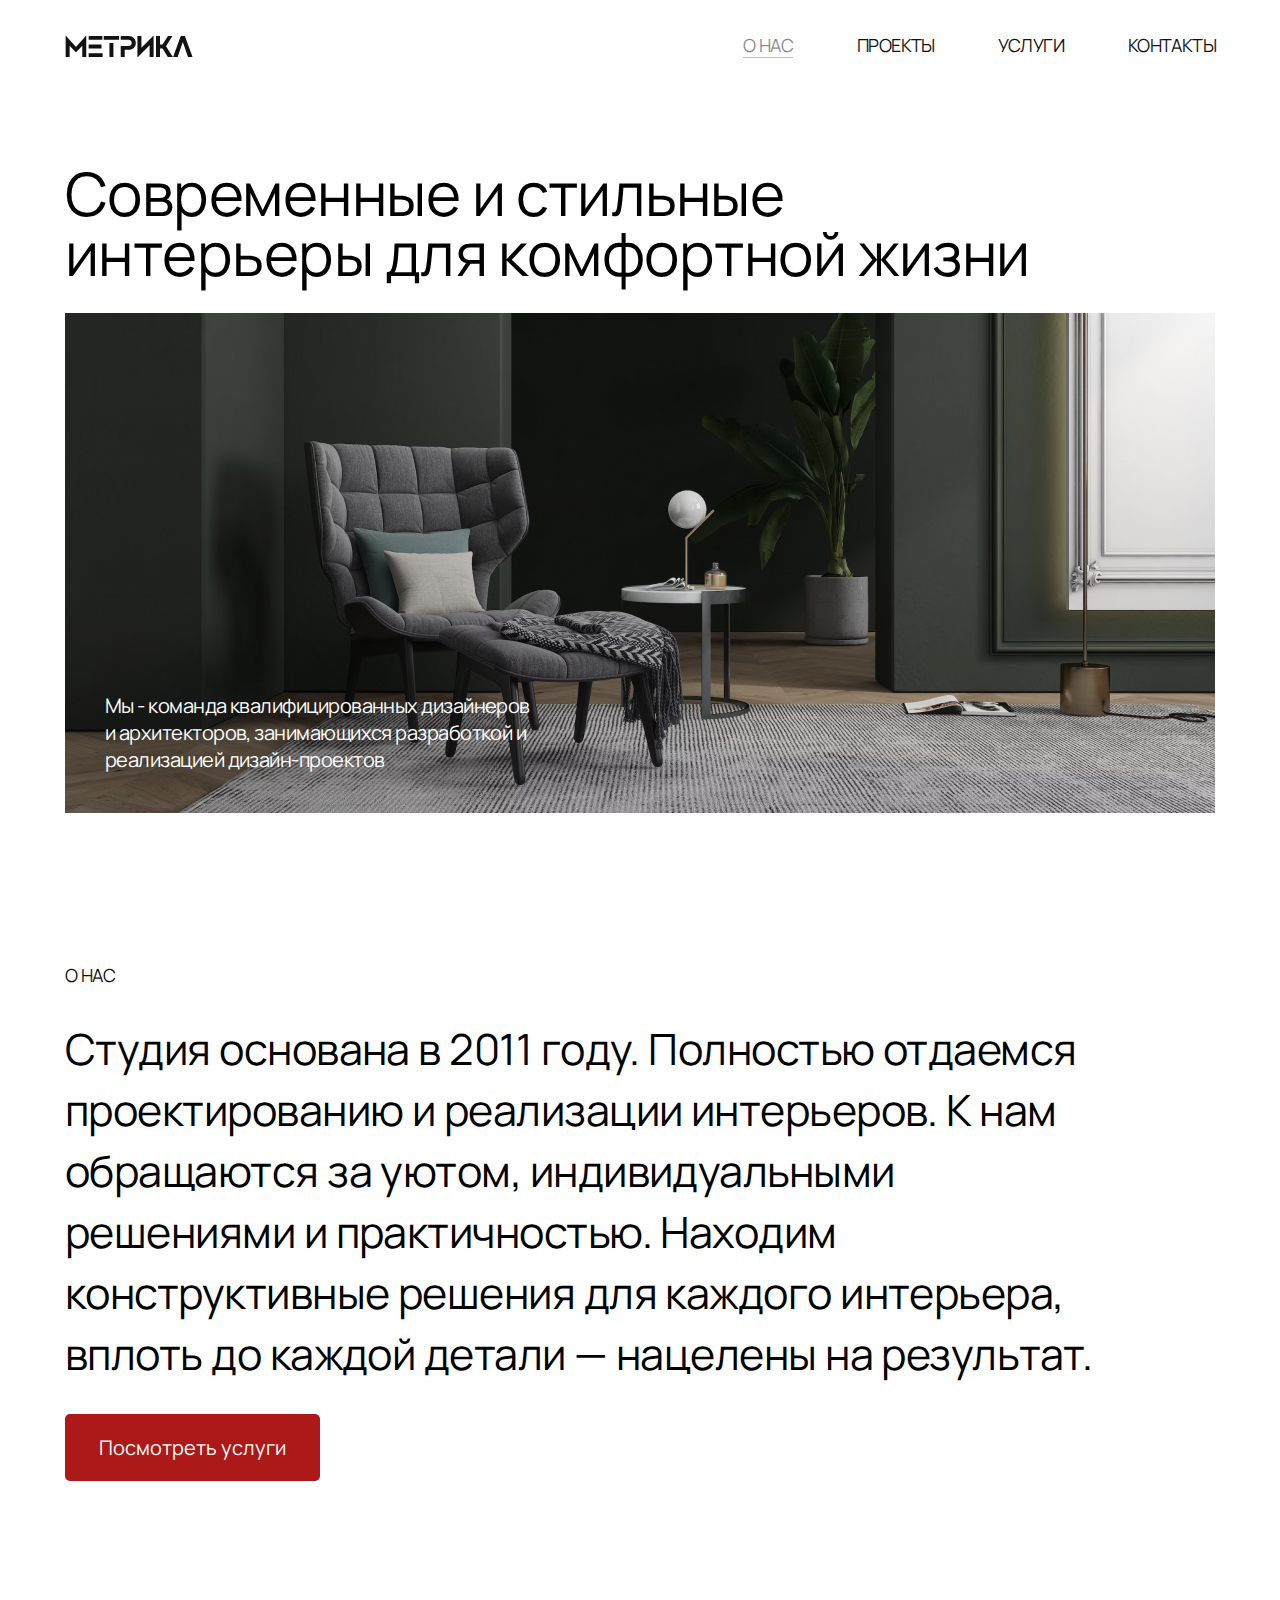
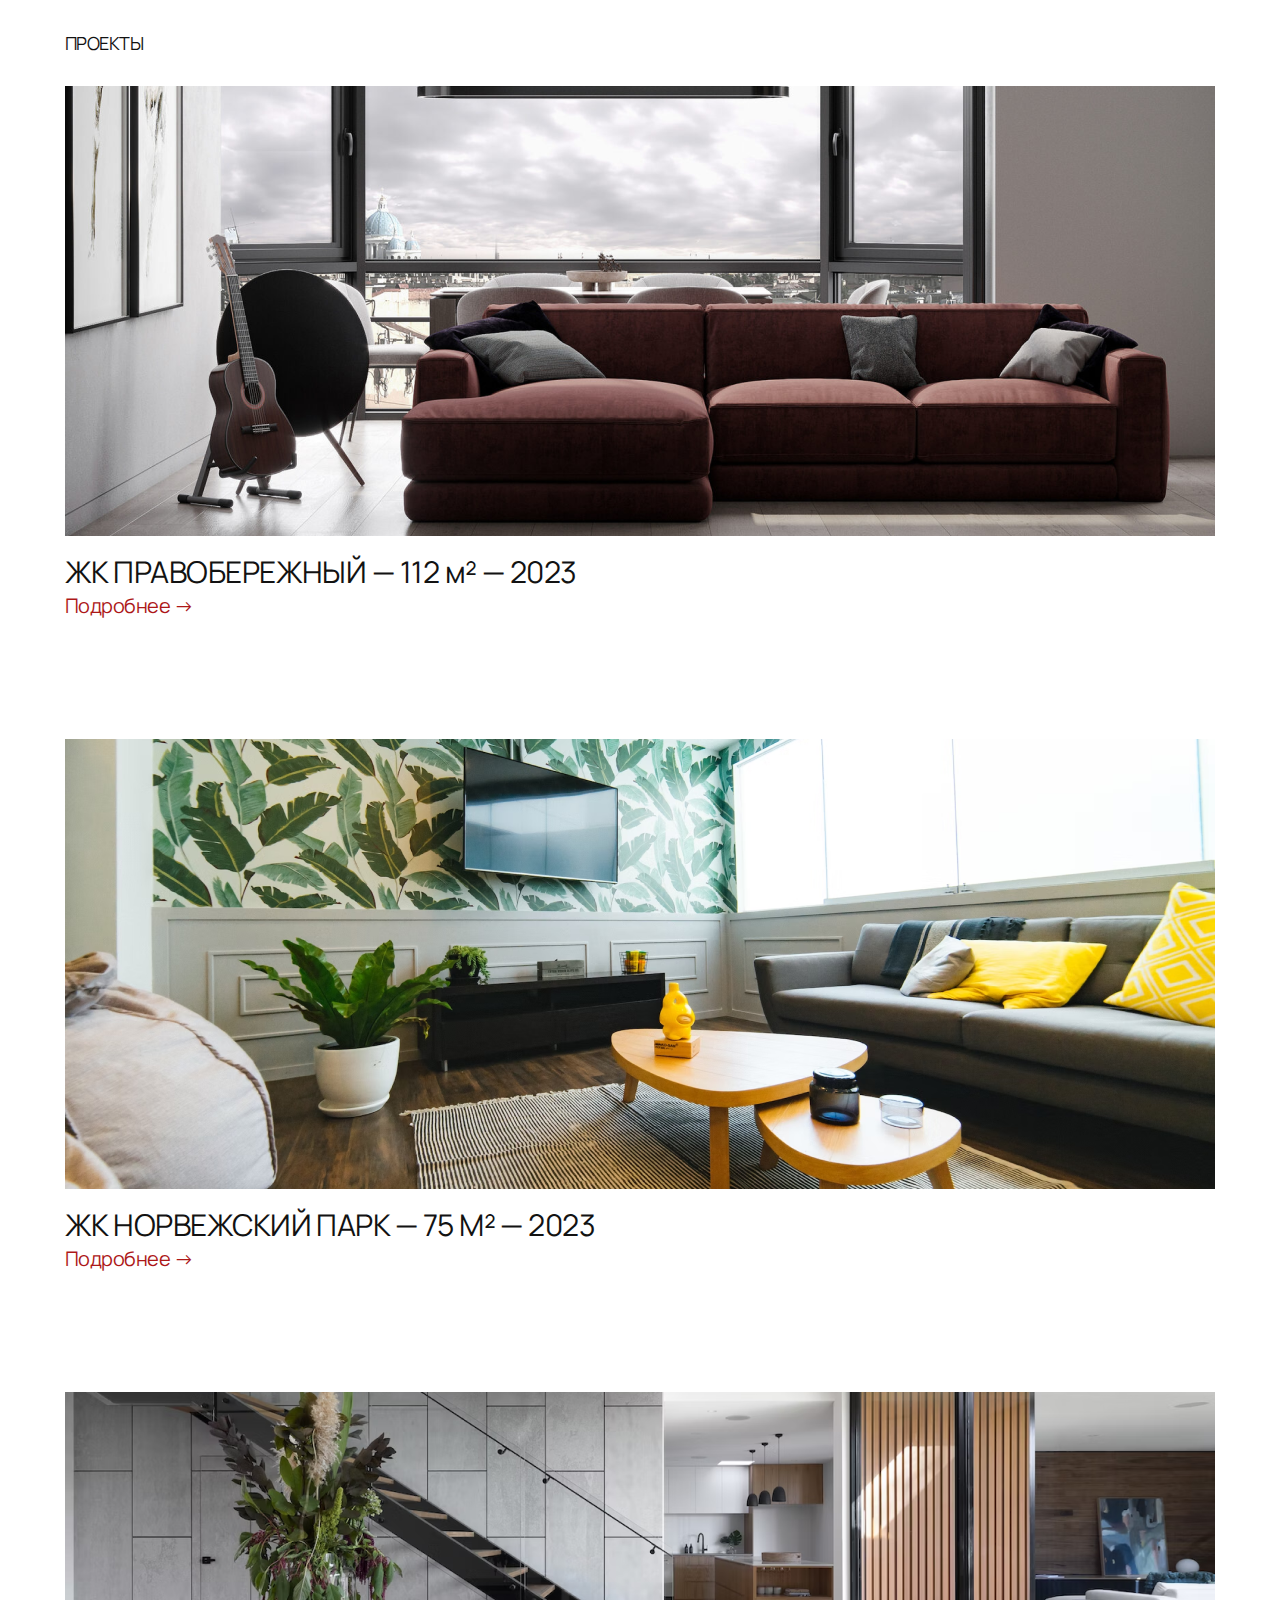
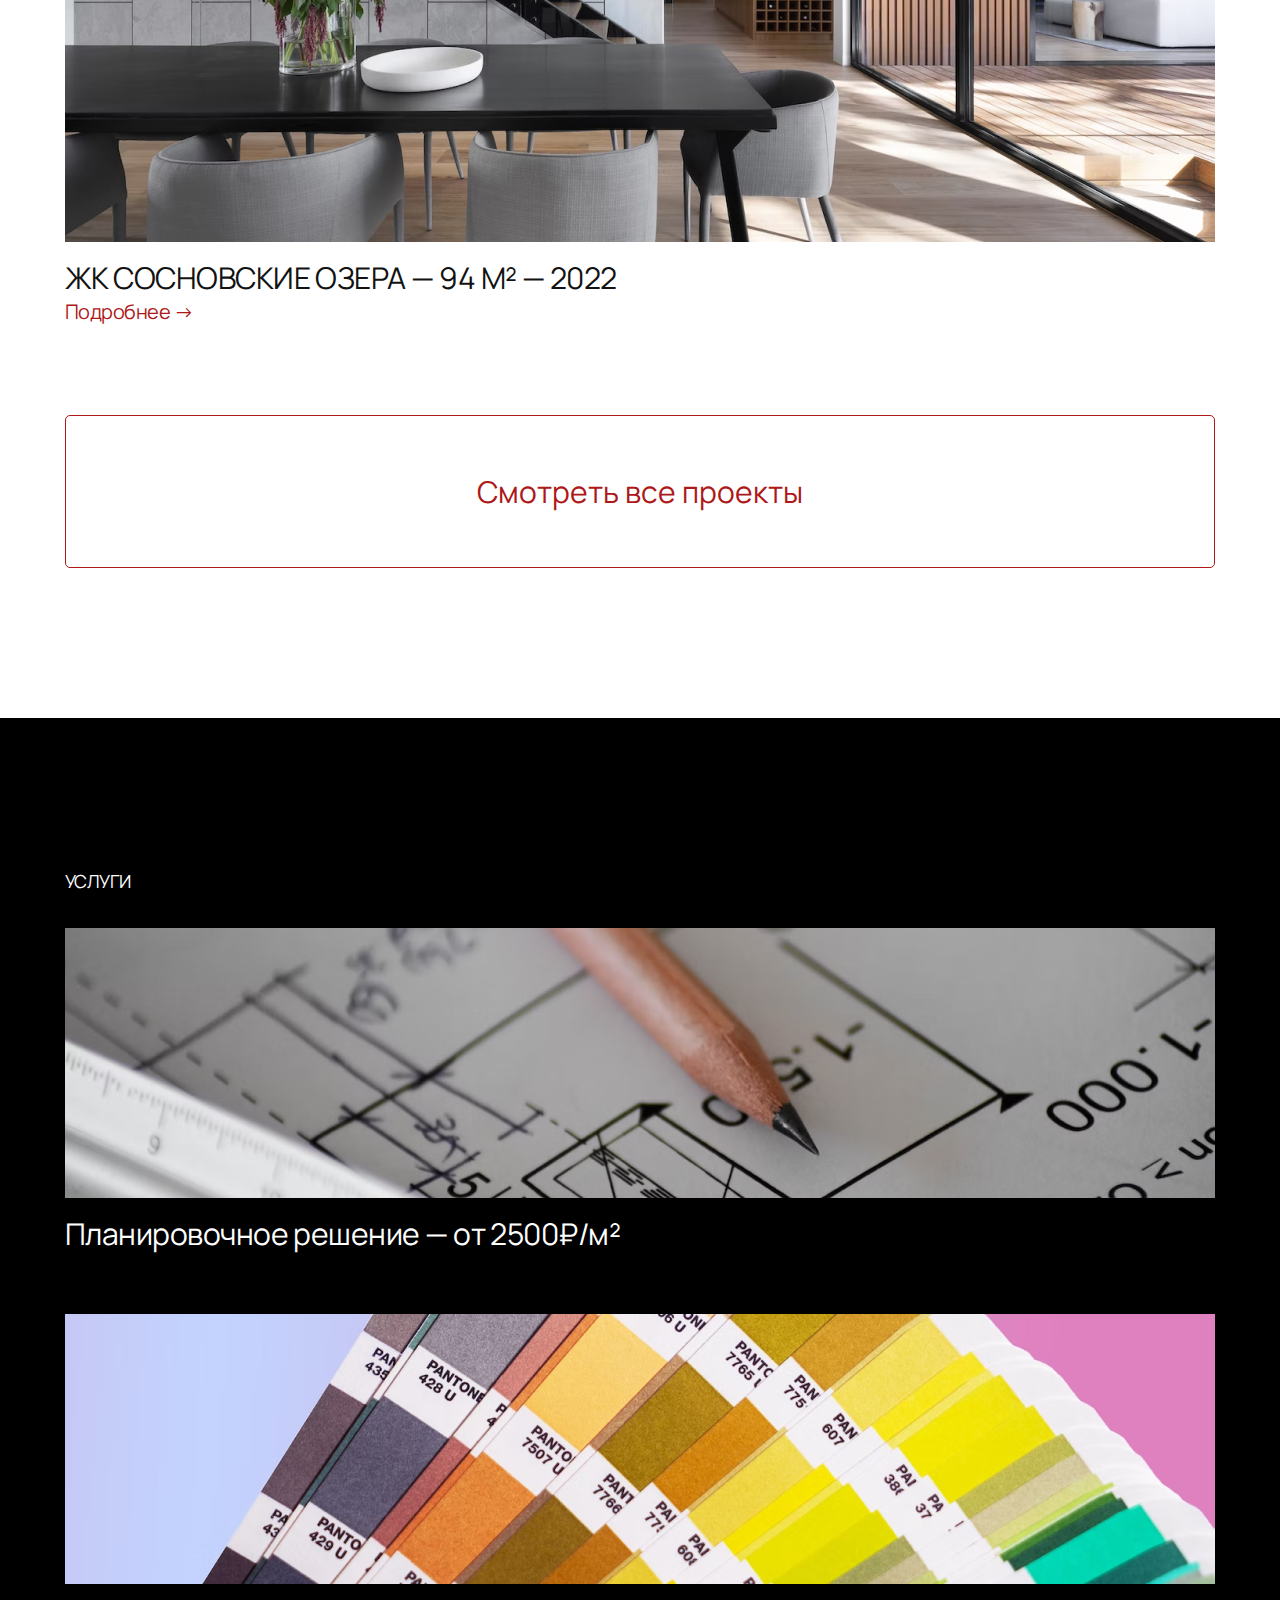
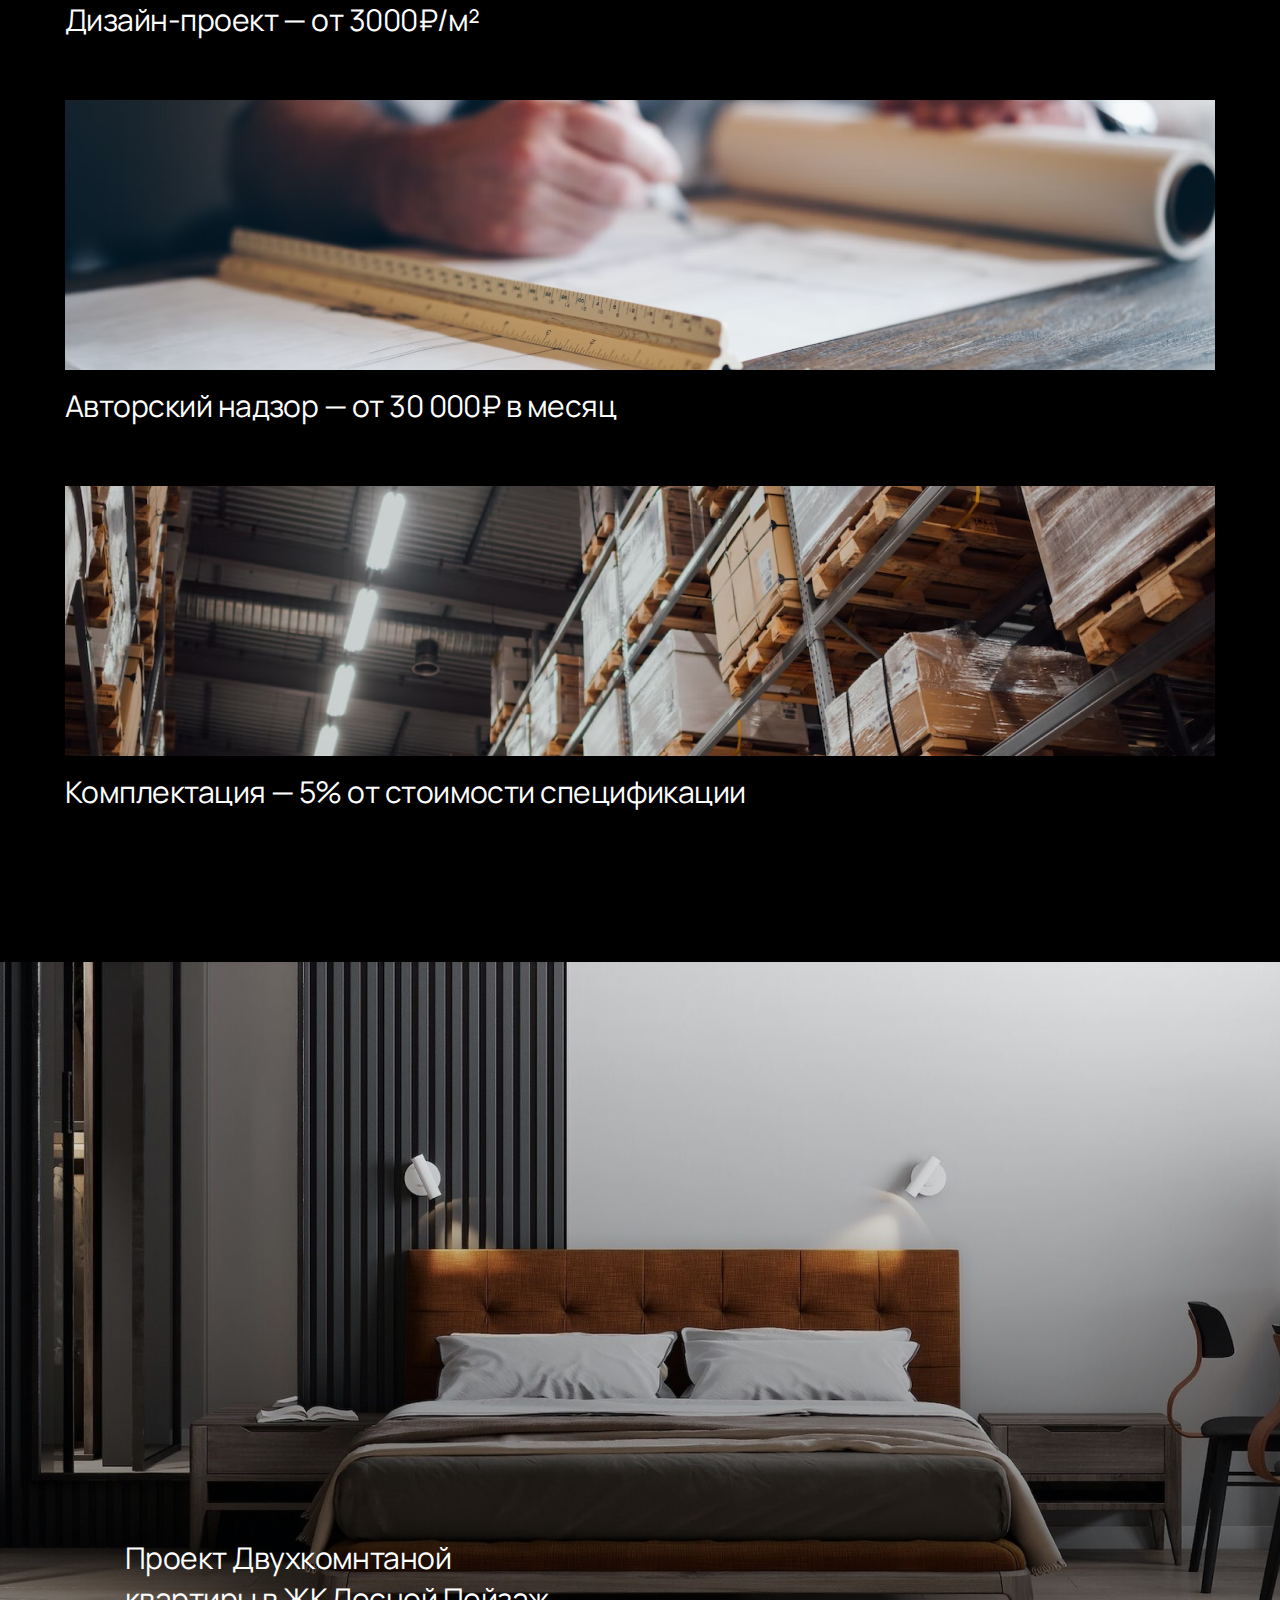
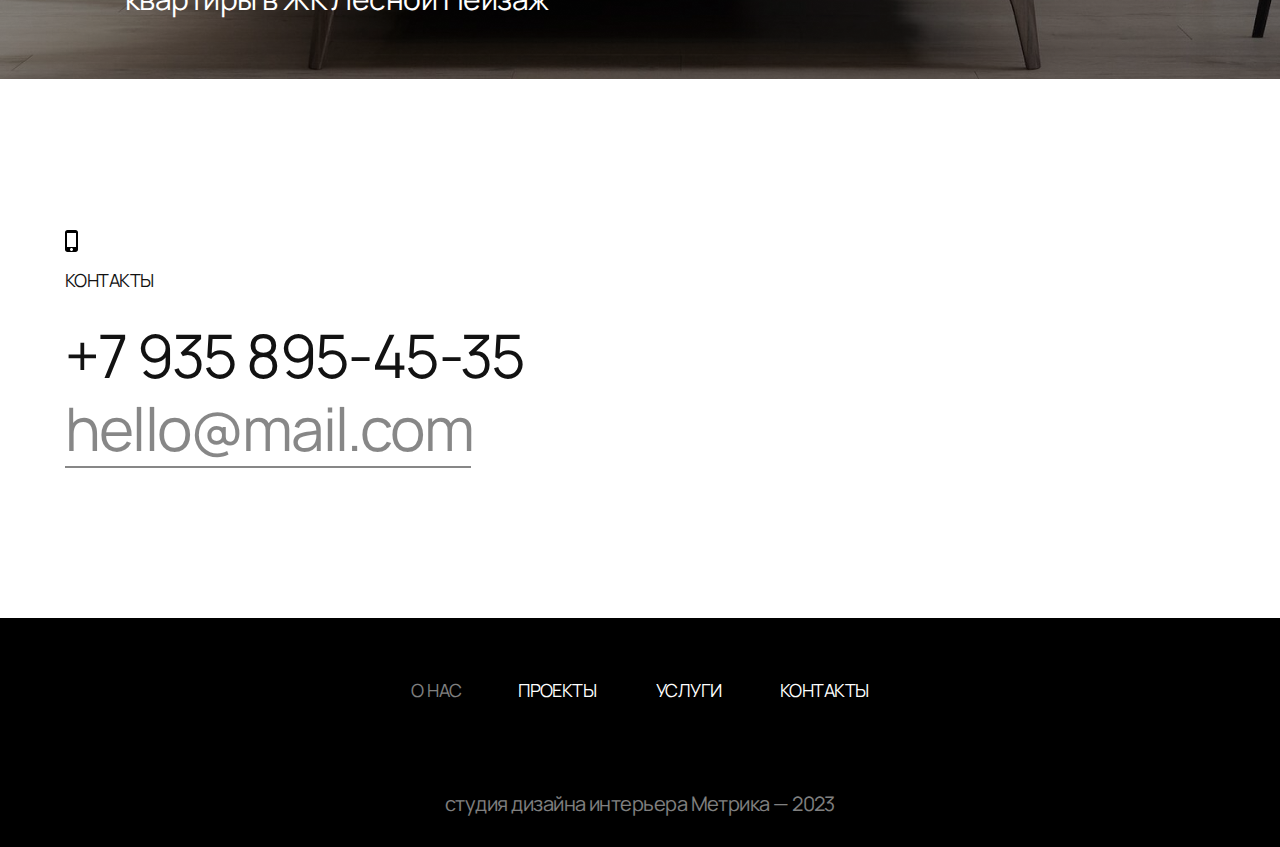
==== index.html @ 5e3ff712 "Update index.html" ====
<!--Сообщаем браузеру как стоит обрабатывать эту страницу-->
<!DOCTYPE html>
<!--Оболочка документа, указываем язык содержимого-->
<html lang="ru">

<head>
   <!--Заголовок страницы в браузере-->
   <title>Project</title>
   <!--Кодировка страницы-->
   <meta charset="UTF-8">
   <!--------------------------------------------------------------------------->
   <!--Настройки адаптивности страницы-->
   <!--Фиксированная ширина (ширину берем из дизайн макета)-->
   <meta name="viewport" content="width=1170">
   <!--Адаптивность-->
   <!-- <meta name="viewport" content="width=device-width, initial-scale=1.0, maximum-scale=1.0, user-scalable=0"> -->
   <!--Отключает формирование ссылки у номера телефона на iOS-->
   <meta name="format-detection" content="telephone=no">
   <!--Краткое описание страницы (в свойстве content="пишем до 140 символов, о чем страница")-->
   <meta name="description" content="-------------">
   <!--Ключевые слова страницы (не больше 20 слов)-->
   <meta name="keywords" content="-------------">
   <!--------------------------------------------------------------------------->
   <!--Управление доступом поисковых роботов к странице-->
   <!--<meta name="robots" content="">
   <!-Запрет индексации страницы полностью-->
   <meta name="robots" content="none">
   <!--Автор страницы-->
   <meta name="Autor" content="-------------">
   <!--Авторские права-->
   <meta name="Copyright" content="-------------">
   <!--Адрес автора-->
   <meta name="Address" content="-------------">
   <!--------------------------------------------------------------------------->
   <!--Редирект (перезагрузка) страницы-->
   <!--Задержка в секундах; url=Адрес сайта/страницы-->
   <meta http-equiv="refresh" content="; url=index.html">
   <!--------------------------------------------------------------------------->
   <!-- локализация сайта, для русскоязычного сайта ru_RU -->
   <meta property="og:locale" content="ru_RU">
   <!-- тип контента, по умолчанию используется article -->
   <meta property="og:type" content="article">
   <!-- заголовок страницы, который будет выводится в записи социальной сети -->
   <meta property="og:title" content="Метрика">
   <!-- описание страницы -->
   <meta property="og:description" content="Современные и стильные интерьеры для комфортной жизни">
   <!-- ссылка на изображение, которое будет публиковаться в записи -->
   <meta property="og:image" content="https://www.ivd.ru/images/cache/2021/10/5/fit_930_519_false_crop_1080_607_0_256_q90_1962582_0ec387181bf8522076f49f945.jpeg">
   <!-- ссылка на текущую страницу -->
   <meta property="og:url" content="https://ssavl420.github.io/SDCode-firstmodule/">
   <!-- название сайта -->
   <meta property="og:site_name" content="Метрика">
   <!--------------------------------------------------------------------------->
   <!--Ссылка на файл стилей CSS-->
   <link rel="stylesheet" href="Source/scss/index.css">
</head>

<!--Отображаемое тело страницы-->

<body>
   <div class="header">
      <div class="container">
         <div class="header__container">
            <div class="header__logo">
               <img src="Img/logo/01.svg" alt="Метрика Лого">
            </div>
            <div class="header__menu">
               <a href="#about"><span>О нас</span></a>
               <a href="#project"><span>Проекты</span></a>
               <a href="#servises"><span>Услуги</span></a>
               <a href="#contacts"><span>Контакты</span></a>
            </div>
         </div>
      </div>
   </div>
   <div class="main">
      <div class="whitespace">
         <div class="container">
            <h1>Современные и стильные<br>интерьеры для комфортной жизни</h1>
            <div class="picture">
               <img src="Img/content/01.png" alt="">
               <div class="picture__text">
                  <p>
                     Мы - команда квалифицированных дизайнеров и архитекторов, занимающихся разработкой и реализацией
                     дизайн-проектов
                  </p>
               </div>
            </div>
            <div id="about" class="casper"></div>
            <div class="cards">
               <div class="white__subtitle">
                  <p>О нас</p>
               </div>
               <div class="cards__text">
                  <p>
                     Студия основана в 2011 году. Полностью отдаемся проектированию и реализации интерьеров. К нам
                     обращаются за уютом, индивидуальными решениями и практичностью. Находим конструктивные решения для
                     каждого интерьера, вплоть до каждой детали — нацелены на результат.
                  </p>
               </div>
               <div class="btn">
                  <a href="#servises"><button>Посмотреть услуги</button></a>
               </div>
               <div id="project" class="casper"></div>
               <div class="white__subtitle">
                  <p>Проекты</p>
               </div>
               <div class="image">
                  <img src="Img/content/02.png" alt="">
               </div>
               <div class="description">
                  <p>ЖК ПРАВОБЕРЕЖНЫЙ — 112 м² — 2023</p>
               </div>
               <a href="closed.html">Подробнее →</a>
               <div class="image__box">
                  <img src="Img/content/03.png" alt="">
               </div>
               <div class="description">
                  <p>ЖК НОРВЕЖСКИЙ ПАРК — 75 М² — 2023</p>
               </div>
               <a href="closed.html">Подробнее →</a>
               <div class="image__box">
                  <img src="Img/content/04.png" alt="">
               </div>
               <div class="description">
                  <p>ЖК СОСНОВСКИЕ ОЗЕРА — 94 М² — 2022</p>
               </div>
               <a href="closed.html">Подробнее →</a>
               <div class="bigbtn">
                  <a href="closed.html"><button>Смотреть все проекты</button></a>
               </div>
            </div>
         </div>
      </div>
      <div id="servises" class="darkspace">
         <div class="container">
            <div class="dark__subtitle">
               <p>Услуги</p>
            </div>
            <div class="projectbox__container">
               <div class="projectbox">
                  <div class="progectimage">
                     <img src="Img/content/05.png" alt="">
                  </div>
                  <div class="projecdescription">
                     <p>
                        Планировочное решение — от 2500₽/м²
                     </p>
                  </div>
               </div>
               <div class="projectbox">
                  <div class="progectimage">
                     <img src="Img/content/06.png" alt="">
                  </div>
                  <div class="projecdescription">
                     <p>
                        Дизайн-проект — от 3000₽/м²
                     </p>
                  </div>
               </div>
               <div class="projectbox">
                  <div class="progectimage">
                     <img src="Img/content/07.png" alt="">
                  </div>
                  <div class="projecdescription">
                     <p>
                        Авторский надзор — от 30 000₽ в месяц
                     </p>
                  </div>
               </div>
               <div class="projectbox">
                  <div class="progectimage">
                     <img src="Img/content/08.png" alt="">
                  </div>
                  <div class="projecdescription">
                     <p>
                        Комплектация — 5% от стоимости спецификации
                     </p>
                  </div>
               </div>
            </div>
         </div>
         <div class="bigpicture">
            <img src="Img/content/09.png" alt="">
            <div class="bigpicture__text">
               <p>
                  Проект Двухкомнтаной квартиры в ЖК Лесной Пейзаж
               </p>
            </div>
         </div>
      </div>

   </div>
   <div id="contacts" class="casper"></div>
   <div class="footer">
      <div class="container">
         <div class="footer__contact">
            <img src="Img/logo/02.svg" alt="">
            <p>Контакты</p>
            <div class="connection">
               <p><a href="tel:+79358954535">+7 935 895-45-35</a></p>
               <p><a href="mailto:hello@mail.com">hello@mail.com</a></p>
            </div>
         </div>
      </div>
      <div class="footer__footer">
         <div class="footermenu">
            <a href="#about"><span>О нас</span></a>
            <a href="#project"><span>Проекты</span></a>
            <a href="#servises"><span>Услуги</span></a>
            <a href="#contacts"><span>Контакты</span></a>
         </div>
         <div class="footercopyrights">
            <p>
               студия дизайна интерьера Метрика — 2023
            </p>
         </div>
      </div>

   </div>
</body>


</html>
---- Source/scss/index.css ----
@charset "UTF-8";
@import url(https://fonts.googleapis.com/css?family=Manrope:200,300,regular,500,600,700,800);
/*Обнуление*/
* {
  padding: 0;
  margin: 0;
  border: 0;
}

*, *:before, *:after {
  box-sizing: border-box;
  -moz-box-sizing: border-box;
  -webkit-box-sizing: border-box;
}

:focus, :active {
  outline: none;
}

a:focus, a:active {
  outline: none;
}

nav, footer, header, aside {
  display: block;
}

html, body {
  height: 100%;
  width: 100%;
  font-size: 100%;
  line-height: 1;
  font-size: 14px;
  -ms-text-size-adjust: 100%;
  -moz-text-size-adjust: 100%;
  -webkit-text-size-adjust: 100%;
}

input, button, textarea {
  font-family: inherit;
}

input::-ms-clear {
  display: none;
} /*Крестик в поле input браузера IE отключен*/
button {
  cursor: pointer;
}

button::-moz-focus-inner {
  padding: 0;
  border: 0;
} /*Отступы кнопок браузера Firefox 0*/
a, a:visited {
  text-decoration: none;
}

a:hover {
  text-decoration: none;
}

ul li {
  list-style: none;
}

img {
  vertical-align: top;
}

h1, h2, h3, h4, h5, h6 {
  font-size: inherit;
  font-weight: 400;
}

/*----------------------*/
body {
  font-family: Manrope;
  font-size: 18px;
  line-height: 25px;
  letter-spacing: -0.03em;
}

.container {
  width: 1150px;
  margin: 0 auto;
}

.header {
  max-width: 100vw;
  margin: 0 auto;
  height: 60px;
  background-color: #fff;
}

.header__container {
  display: flex;
  justify-content: space-between;
  align-items: center;
  margin: 32.82px auto 0 auto;
  width: 1151.35px;
  height: 25.18px;
}

.header__logo {
  width: 126.89px;
  height: 21.42px;
}

.header__menu {
  text-transform: uppercase;
  color: #121212;
}

.header__menu a {
  margin: 0 60px 0 0;
  color: #121212;
}
.header__menu a:first-child {
  border-bottom: 1px solid rgba(0, 0, 0, 0.5);
  opacity: 0.5;
}
.header__menu a:last-child {
  margin-right: 0;
}

.main {
  margin: 70px auto 0 auto;
}

.whitespace {
  background-color: #fff;
}

h1 {
  font-size: 60px;
  line-height: 60px;
}

.picture {
  min-width: 1150px;
  min-height: 500px;
  position: relative;
  margin: 30px auto 0 auto;
  background: linear-gradient(180deg, rgba(0, 0, 0, 0) 0%, rgba(0, 0, 0, 0.2) 100%);
}

.picture img {
  position: absolute;
  -o-object-fit: cover;
     object-fit: cover;
  top: 0;
  left: 0;
  width: 100%;
  height: 100%;
}

.picture__text {
  position: absolute;
  width: 430px;
  height: 81px;
  bottom: 40px;
  left: 40px;
  color: white;
  font-size: 20px;
  line-height: 27px;
}

.cards {
  margin: 150px 0 0 0;
}
.cards a {
  margin: 15px 0 0 0;
  font-size: 20px;
  line-height: 27px;
  color: #AD1818;
}
.cards image img :first-child {
  margin-top: 0;
}

.white__subtitle {
  margin: 150px 0 0 0;
  text-transform: uppercase;
  color: #121212;
}
.white__subtitle :first-child {
  margin-top: 0;
}

.cards__text {
  width: 1048px;
  height: 366px;
  margin: 30px 0 0 0;
  font-size: 43px;
  line-height: 61px;
}

.btn {
  margin: 30px 0 0 0;
}
.btn button {
  width: 255px;
  height: 67px;
  background-color: #AD1818;
  color: white;
  border-radius: 5px;
  font-size: 20px;
  line-height: 27px;
}

.image {
  margin: 30px 0 0 0;
}

.image__box {
  margin: 30px 0 0 0;
}
.image__box img {
  margin: 90px 0 0 0;
}

.description {
  margin: 15px 0 0 0;
  font-size: 30px;
  line-height: 41px;
  color: #121212;
}

.bigbtn button {
  margin: 90px 0 0 0;
  width: 1150px;
  height: 153px;
  border-radius: 5px;
  border: 1px solid #AD1818;
  color: #AD1818;
  font-size: 30px;
  line-height: 41px;
  background-color: transparent;
}
.bigbtn button:hover {
  background-color: #AD1818;
  color: white;
}

.darkspace {
  margin: 150px 0 0 0;
  padding: 151px 0 0 0;
  background-color: #000;
  color: white;
}
.darkspace .projectbox__container .projectbox:first-child {
  margin: 0 0 0 0;
}
.darkspace .projectbox__container .projectbox:last-child {
  padding: 0 0 150px 0;
}

.dark__subtitle p {
  margin: 0 0 34px 0;
  text-transform: uppercase;
}

.projectbox {
  margin: 60px 0 0 0;
}

.progectimage img {
  max-width: 1150px;
  max-height: 270px;
}

.projecdescription {
  margin: 15px 0 0 0;
  font-size: 30px;
  line-height: 41px;
}

.bigpicture {
  margin: 0 auto;
  width: 1400px;
  height: 717px;
  position: relative;
  background: linear-gradient(180deg, rgba(0, 0, 0, 0) 0.52%, rgba(0, 0, 0, 0.4) 82.81%);
}
.bigpicture img {
  position: absolute;
  -o-object-fit: cover;
     object-fit: cover;
  top: 0;
  left: 0;
  width: 100%;
  height: 100%;
}

.bigpicture__text {
  position: absolute;
  width: 443px;
  height: 82px;
  bottom: 60px;
  left: 125px;
  color: white;
  font-size: 30px;
  line-height: 41px;
}

.footer__contact {
  margin: 151px 0 0 0;
  text-transform: uppercase;
  color: #121212;
}
.footer__contact img {
  width: 13px;
  height: 22px;
}
.footer__contact p {
  margin: 13px 0 0 0;
}

.connection {
  display: block;
  position: relative;
  margin: 32px 0 0 0;
  font-size: 60px;
  line-height: 60px;
  letter-spacing: -0.03em;
}
.connection a {
  color: #121212;
  margin: 30px 0 0 0;
}
.connection p {
  display: block;
}
.connection p:last-child {
  display: inline-block;
  position: relative;
  text-transform: lowercase;
  opacity: 0.5;
}
.connection p:last-child ::after {
  content: "";
  position: absolute;
  width: 406px;
  bottom: -10px;
  height: 2px;
  left: 0;
  background-color: #121212;
  margin: 0px 0px 0px 0;
}

.footer__footer {
  background-color: #000;
}

.footermenu {
  margin: 160px 0 0 0;
  padding: 60px 0 0 0;
  width: 100%;
  text-align: center;
  text-transform: uppercase;
}
.footermenu :nth-child(2) {
  margin: 0 56px 0 0;
}
.footermenu :nth-child(3) {
  margin: 0 55px 0 0;
}
.footermenu a {
  color: #fff;
}
.footermenu a:first-child {
  margin: 0 53px 0 0;
  opacity: 0.5;
}

.footercopyrights {
  margin: 87px 0 0 0;
  padding: 0 0 30px 0;
  text-align: center;
  font-size: 20px;
  line-height: 27px;
  color: #fff;
}
.footercopyrights p {
  opacity: 0.5;
}/*# sourceMappingURL=index.css.map */
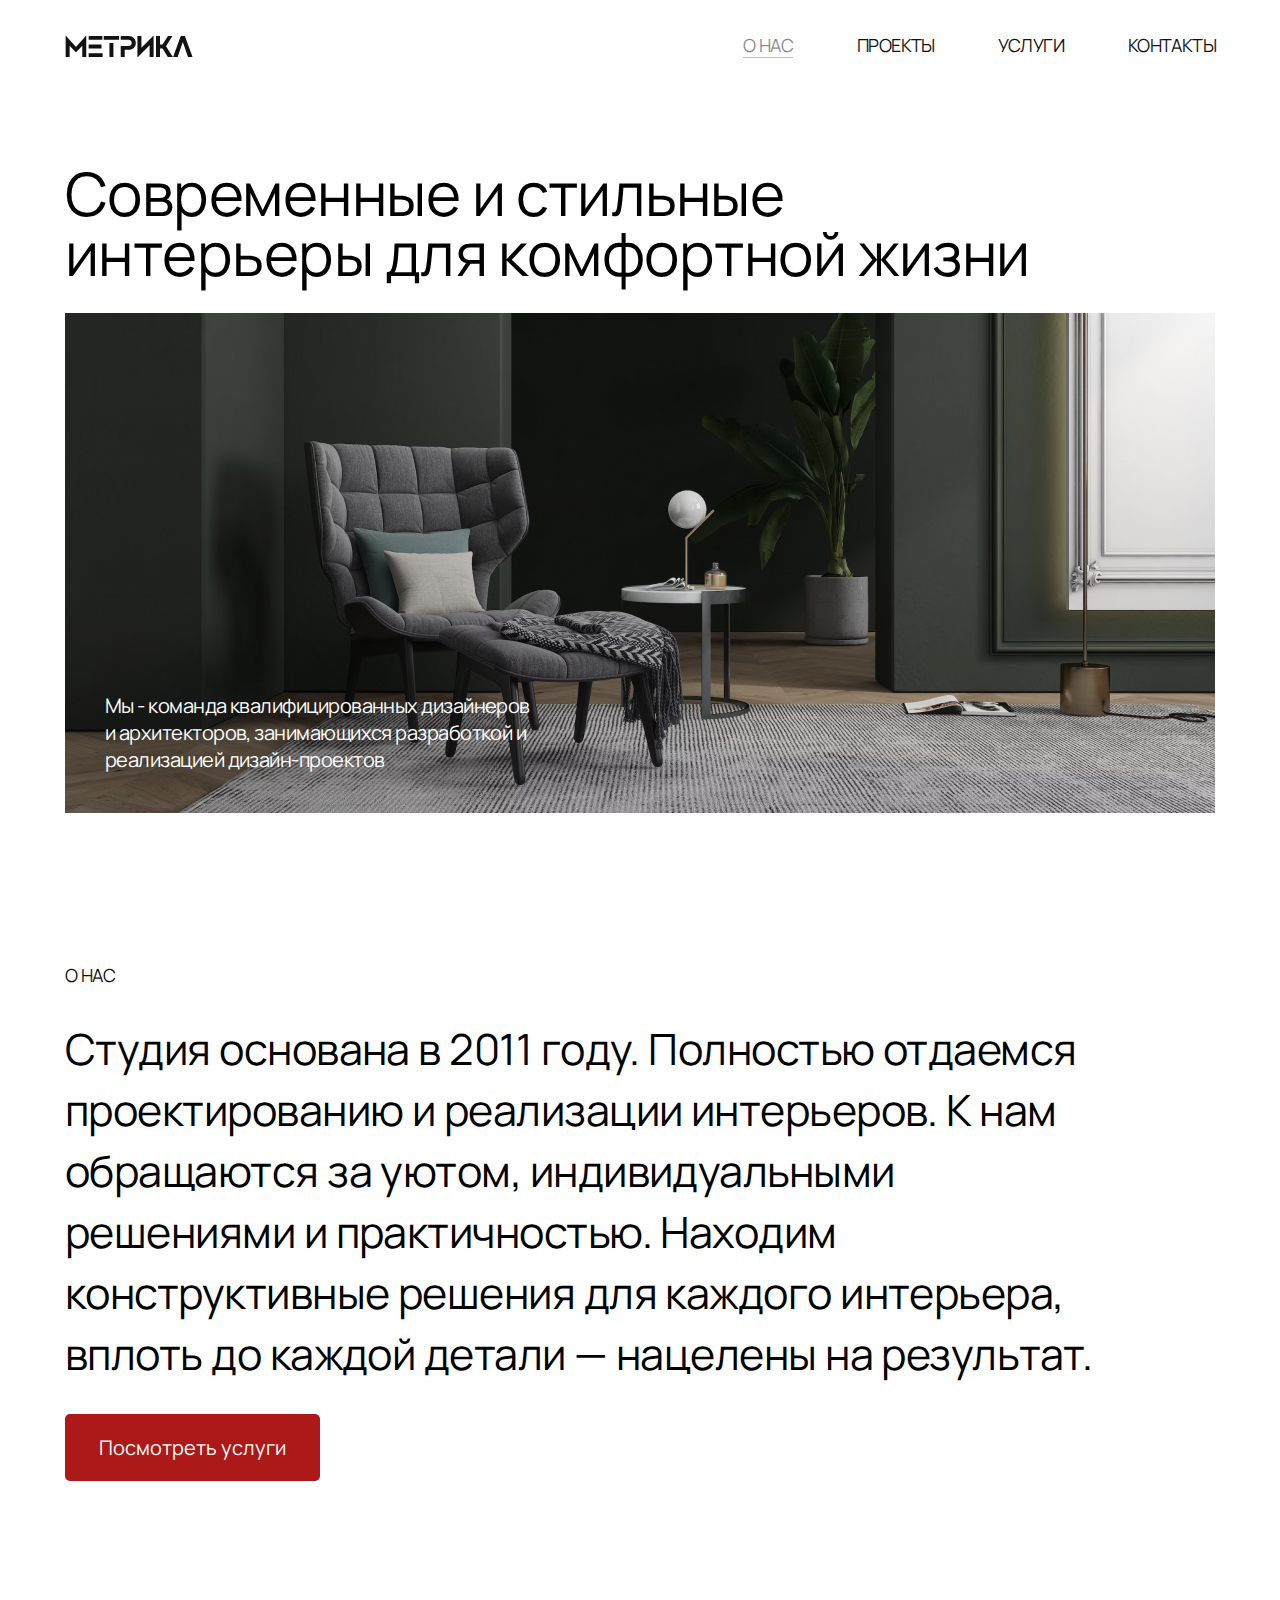
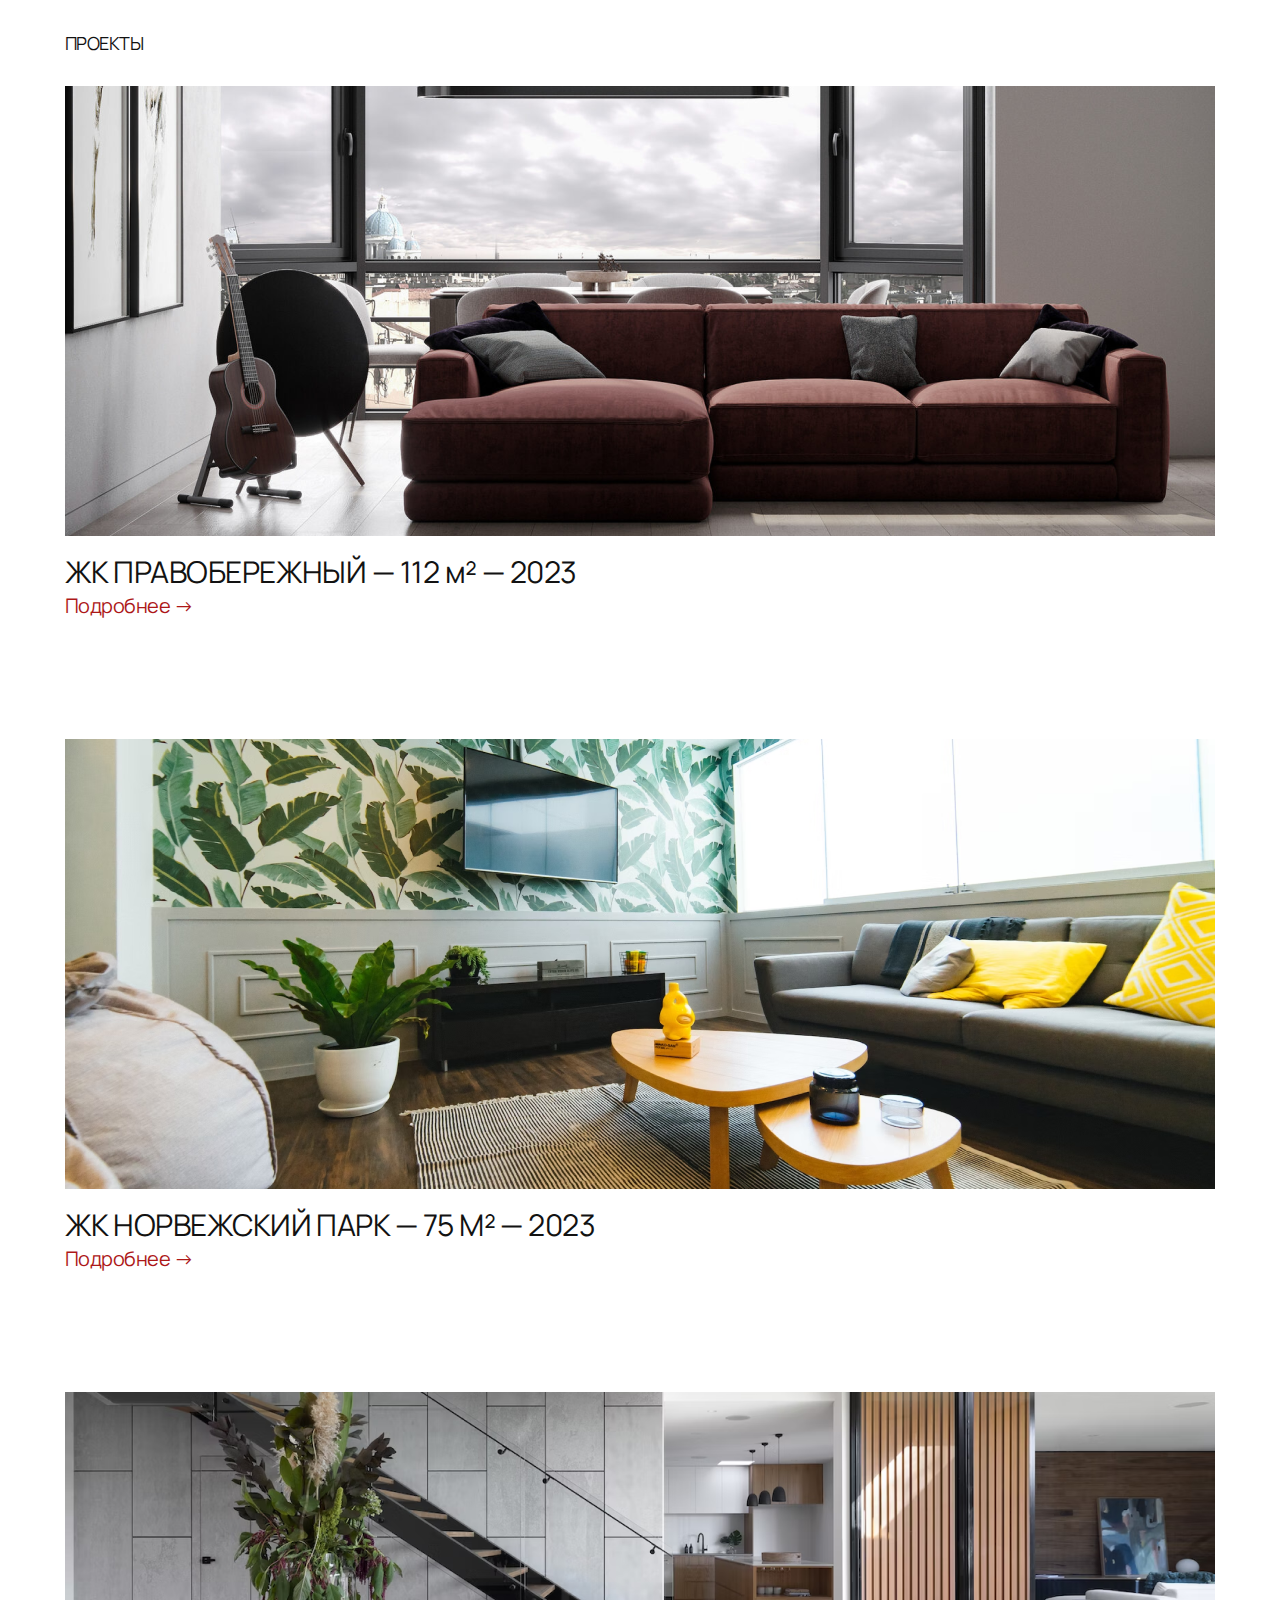
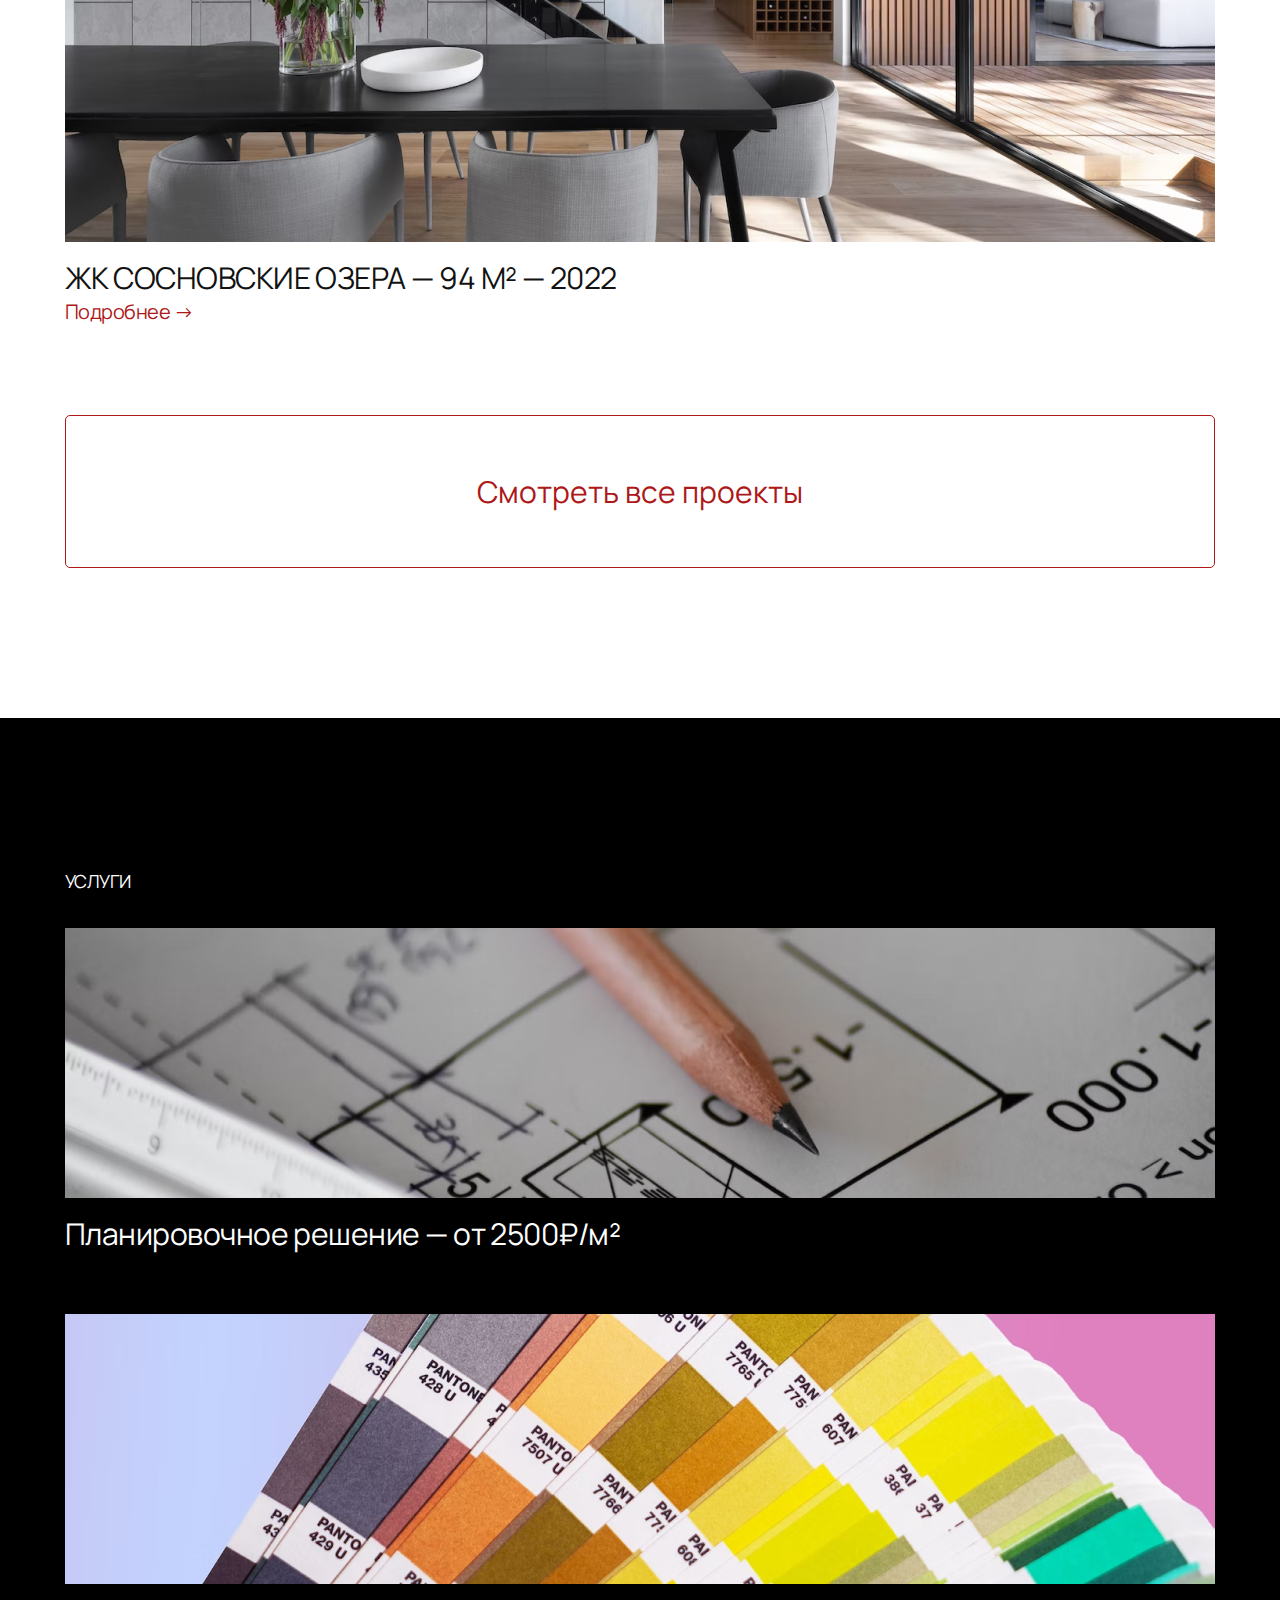
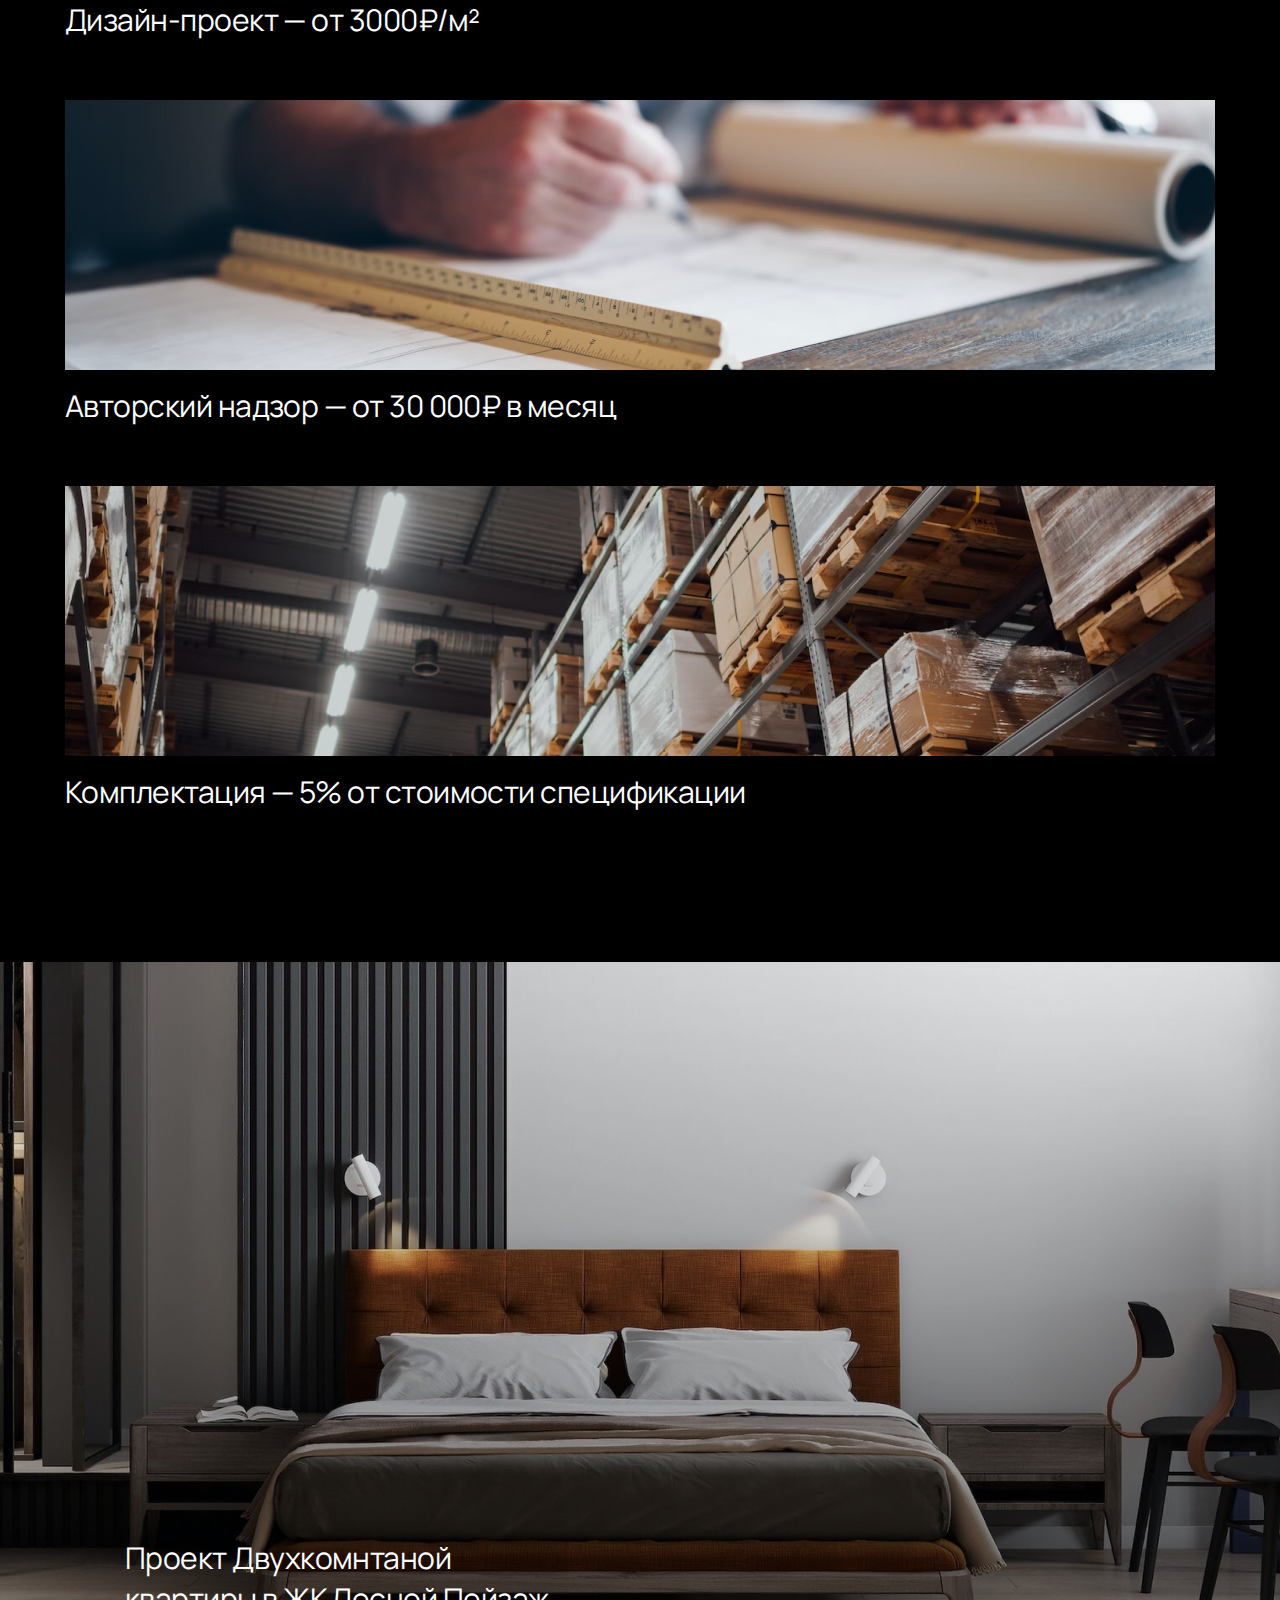
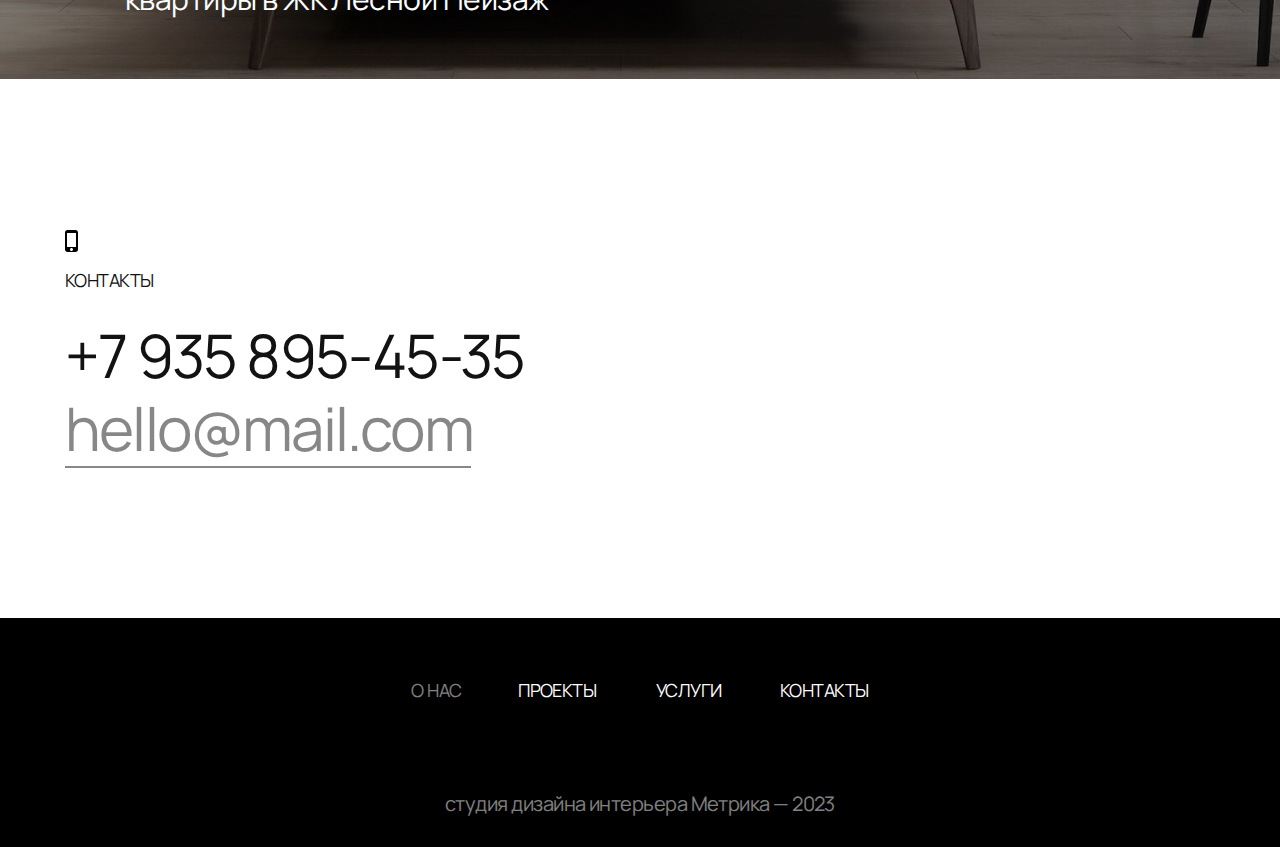
==== commit 1614adb6: "Add files via upload" ====
--- a/index.html
+++ b/index.html
@@ -5,19 +5,19 @@
 
 <head>
    <!--Заголовок страницы в браузере-->
-   <title>Project</title>
+   <title>Метрика. Современные и стильные интерьеры</title>
    <!--Кодировка страницы-->
    <meta charset="UTF-8">
    <!--------------------------------------------------------------------------->
    <!--Настройки адаптивности страницы-->
    <!--Фиксированная ширина (ширину берем из дизайн макета)-->
-   <meta name="viewport" content="width=1170">
+   <meta name="viewport" content="width=1200">
    <!--Адаптивность-->
    <!-- <meta name="viewport" content="width=device-width, initial-scale=1.0, maximum-scale=1.0, user-scalable=0"> -->
    <!--Отключает формирование ссылки у номера телефона на iOS-->
    <meta name="format-detection" content="telephone=no">
    <!--Краткое описание страницы (в свойстве content="пишем до 140 символов, о чем страница")-->
-   <meta name="description" content="-------------">
+   <meta name="description" content="Современные и стильные интерьеры для комфортной жизни.">
    <!--Ключевые слова страницы (не больше 20 слов)-->
    <meta name="keywords" content="-------------">
    <!--------------------------------------------------------------------------->
@@ -41,11 +41,14 @@
    <!-- тип контента, по умолчанию используется article -->
    <meta property="og:type" content="article">
    <!-- заголовок страницы, который будет выводится в записи социальной сети -->
+   <meta name="twitter:card" content="summary_large_image">
    <meta property="og:title" content="Метрика">
+   <meta name="twitter:title" content="Метрика">
    <!-- описание страницы -->
-   <meta property="og:description" content="Современные и стильные интерьеры для комфортной жизни">
+   <meta property="og:description" content="Современные и стильные интерьеры для комфортной жизни.">
    <!-- ссылка на изображение, которое будет публиковаться в записи -->
-   <meta property="og:image" content="https://www.ivd.ru/images/cache/2021/10/5/fit_930_519_false_crop_1080_607_0_256_q90_1962582_0ec387181bf8522076f49f945.jpeg">
+   <meta property="og:image" content="Img/logo/01.png">
+   <meta property="twitter:image" content="Img/logo/01.png">
    <!-- ссылка на текущую страницу -->
    <meta property="og:url" content="https://ssavl420.github.io/SDCode-firstmodule/">
    <!-- название сайта -->
@@ -221,4 +224,4 @@
 </body>
 
 
-</html>
+</html>--- a/Source/scss/index.css
+++ b/Source/scss/index.css
@@ -1,5 +1,5 @@
 @charset "UTF-8";
-@import url(https://fonts.googleapis.com/css?family=Manrope:200,300,regular,500,600,700,800);
+@import url(https://fonts.googleapis.com/css?family=Manrope:regular);
 /*Обнуление*/
 * {
   padding: 0;
@@ -73,16 +73,27 @@
 }
 
 /*----------------------*/
+html {
+  scroll-behavior: smooth;
+}
+
 body {
   font-family: Manrope;
   font-size: 18px;
   line-height: 25px;
   letter-spacing: -0.03em;
+  margin: 0 auto;
 }
 
 .container {
   width: 1150px;
   margin: 0 auto;
+}
+@media (max-width: 1199px) {
+  .container {
+    padding: 0;
+    margin: 0 auto;
+  }
 }
 
 .header {
@@ -202,8 +213,8 @@
   width: 255px;
   height: 67px;
   background-color: #AD1818;
-  color: white;
   border-radius: 5px;
+  color: white;
   font-size: 20px;
   line-height: 27px;
 }
@@ -226,8 +237,8 @@
   color: #121212;
 }
 
-.bigbtn button {
-  margin: 90px 0 0 0;
+.bigbtn a button {
+  margin: 90px 0 150px 0;
   width: 1150px;
   height: 153px;
   border-radius: 5px;
@@ -237,13 +248,13 @@
   line-height: 41px;
   background-color: transparent;
 }
-.bigbtn button:hover {
+.bigbtn a button:hover {
   background-color: #AD1818;
   color: white;
 }
 
 .darkspace {
-  margin: 150px 0 0 0;
+  margin: 0 0 0 0;
   padding: 151px 0 0 0;
   background-color: #000;
   color: white;
@@ -277,7 +288,7 @@
 
 .bigpicture {
   margin: 0 auto;
-  width: 1400px;
+  max-width: 1400px;
   height: 717px;
   position: relative;
   background: linear-gradient(180deg, rgba(0, 0, 0, 0) 0.52%, rgba(0, 0, 0, 0.4) 82.81%);
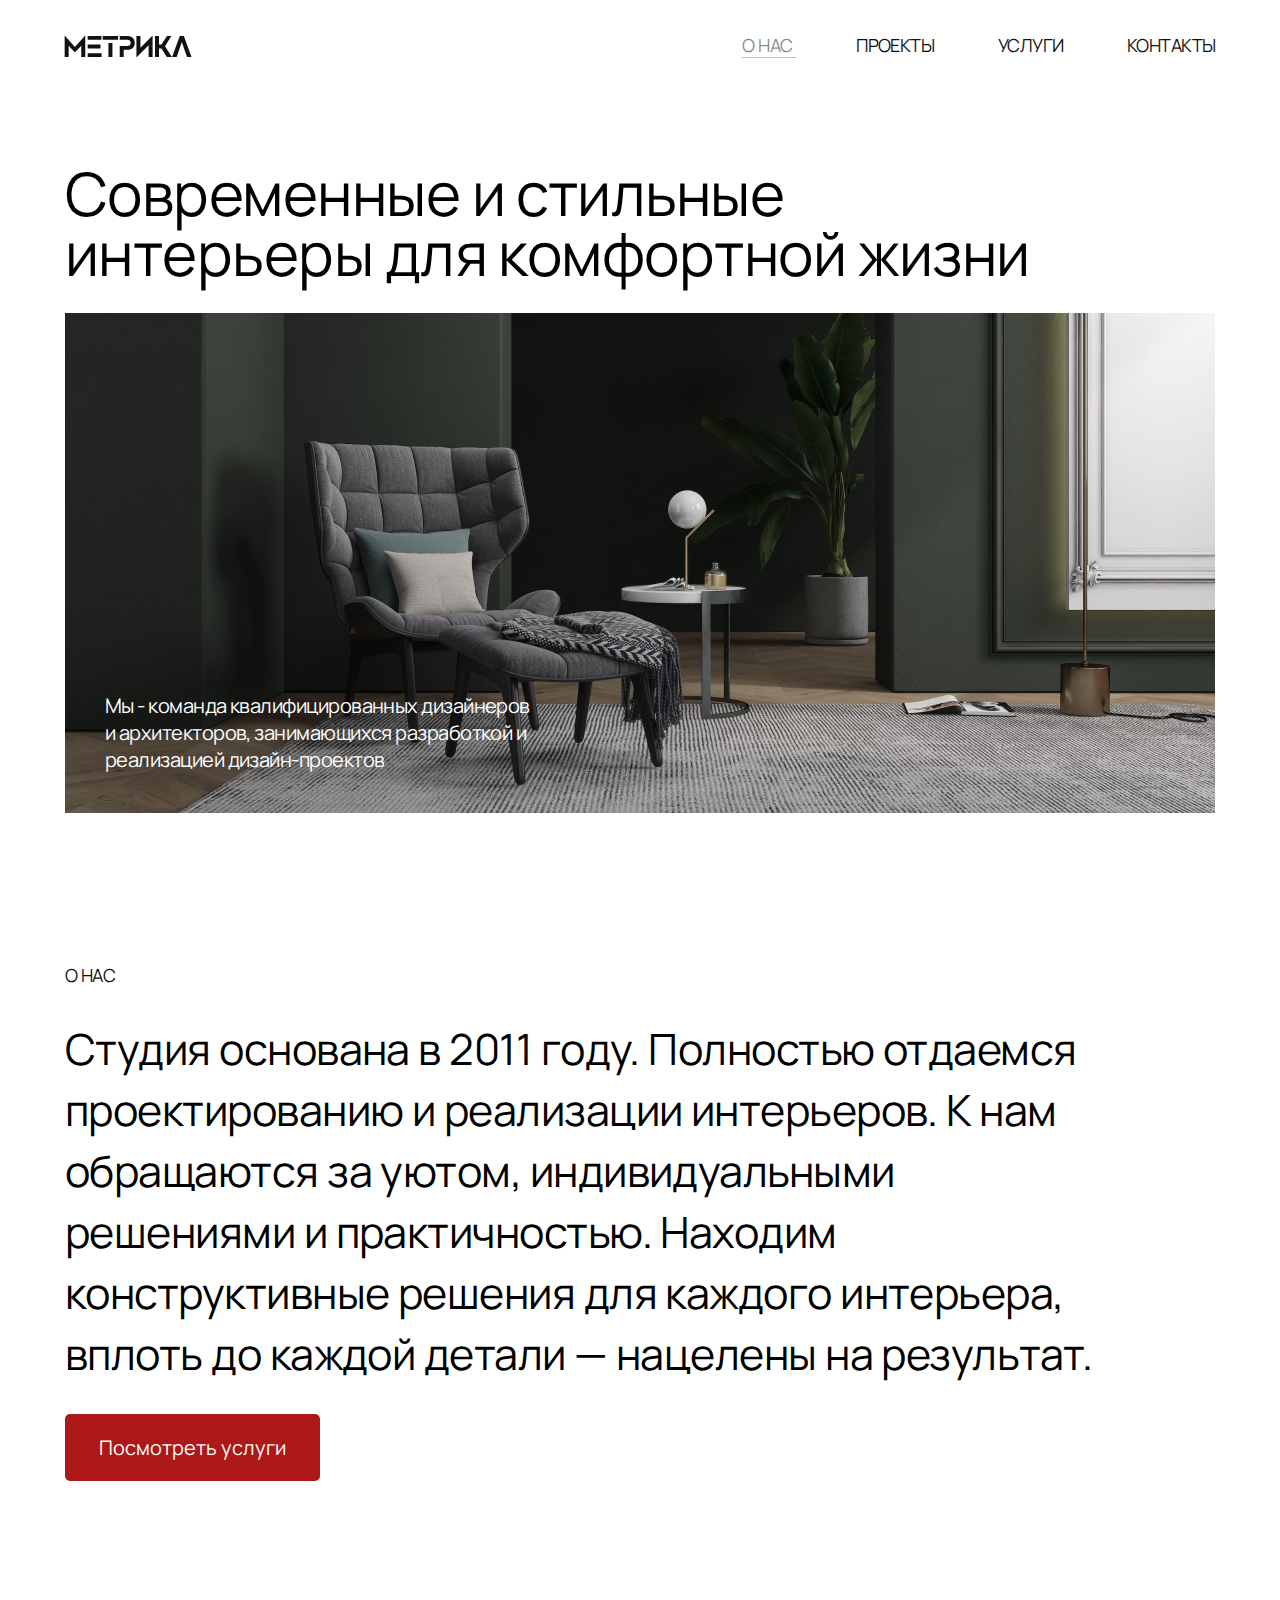
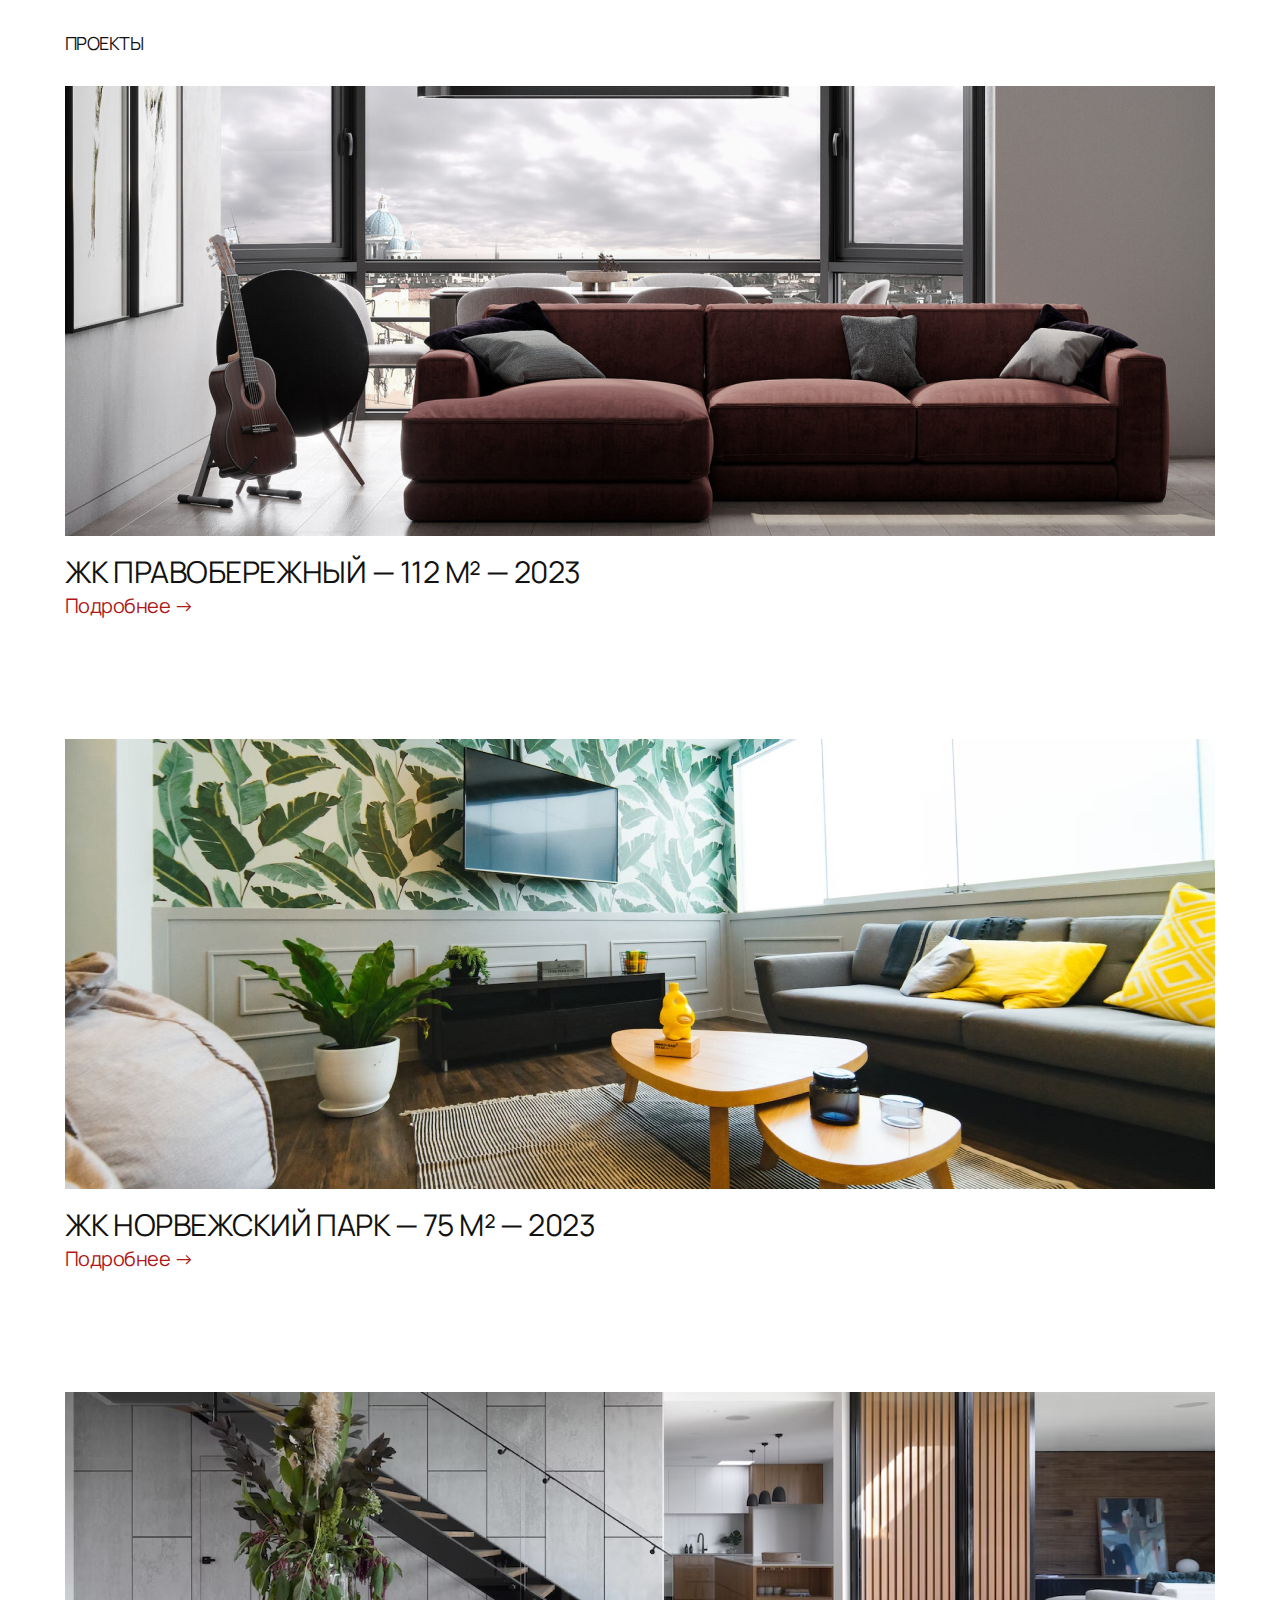
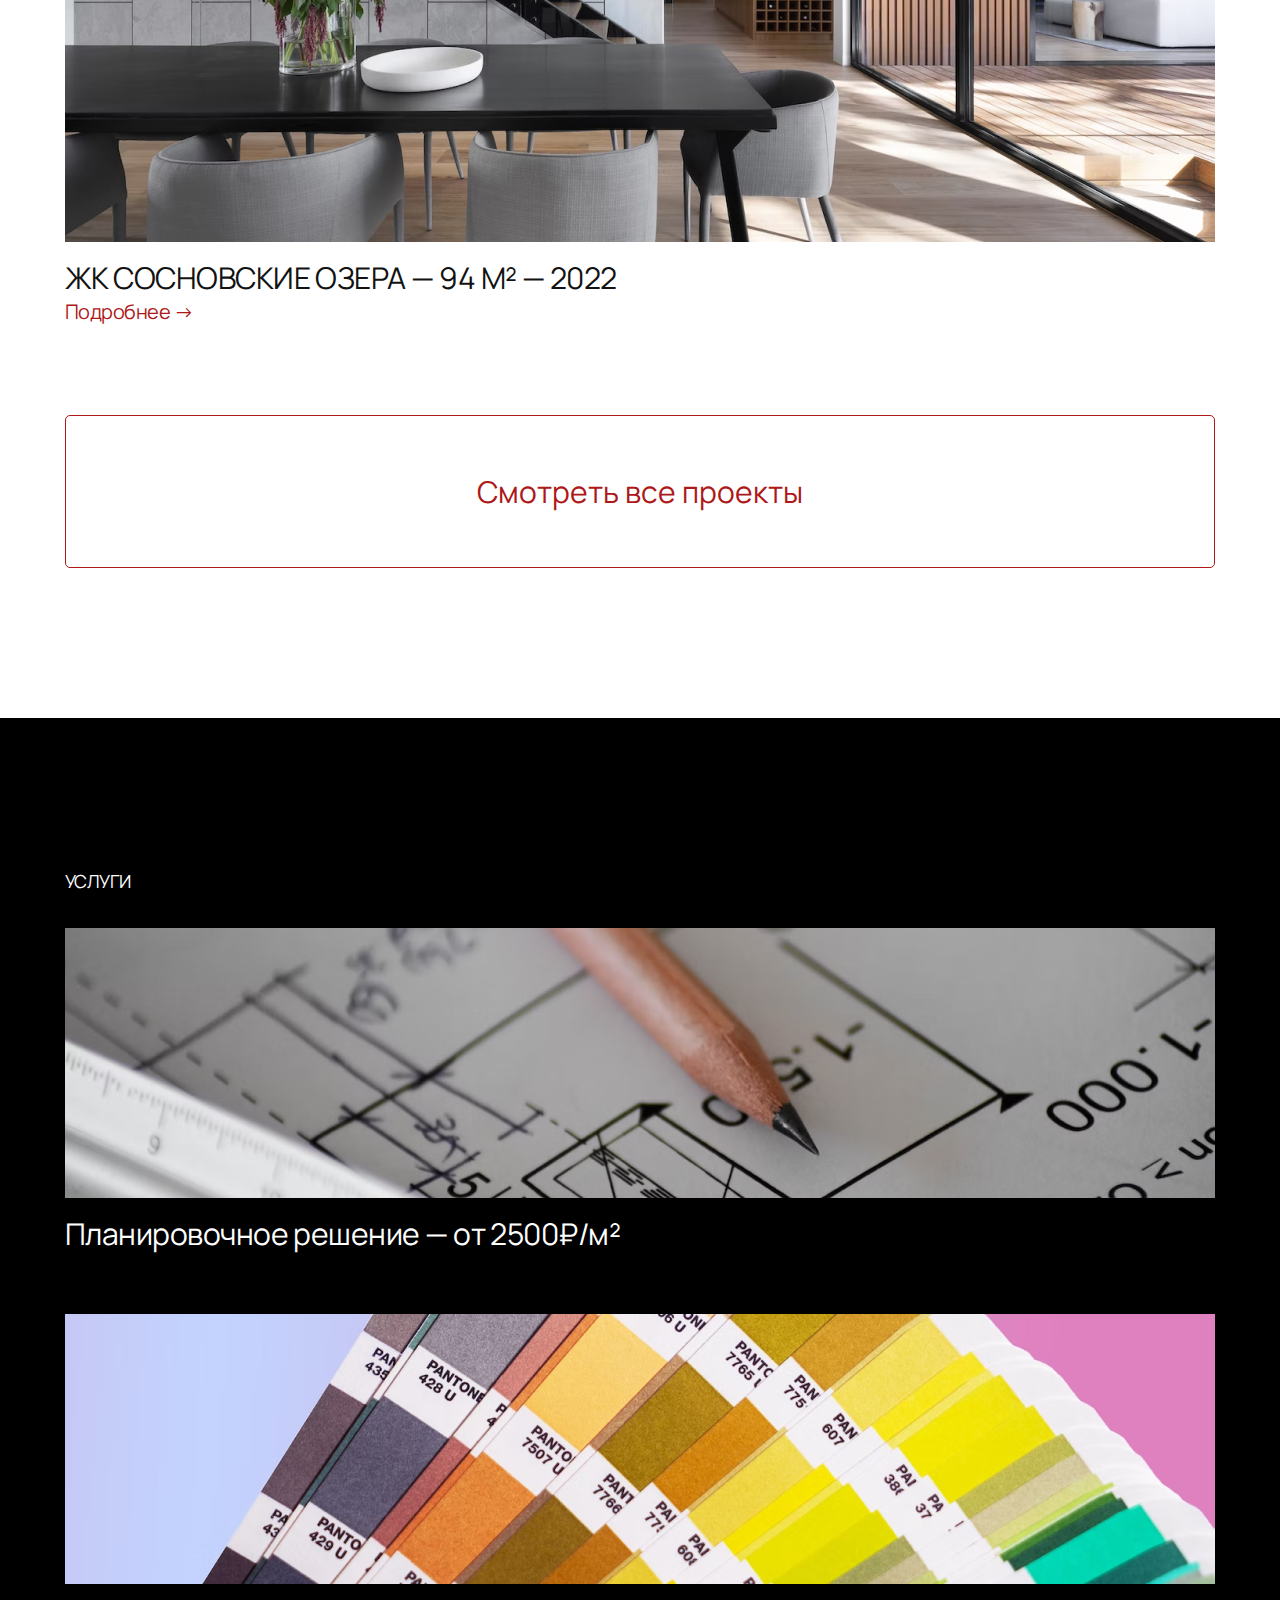
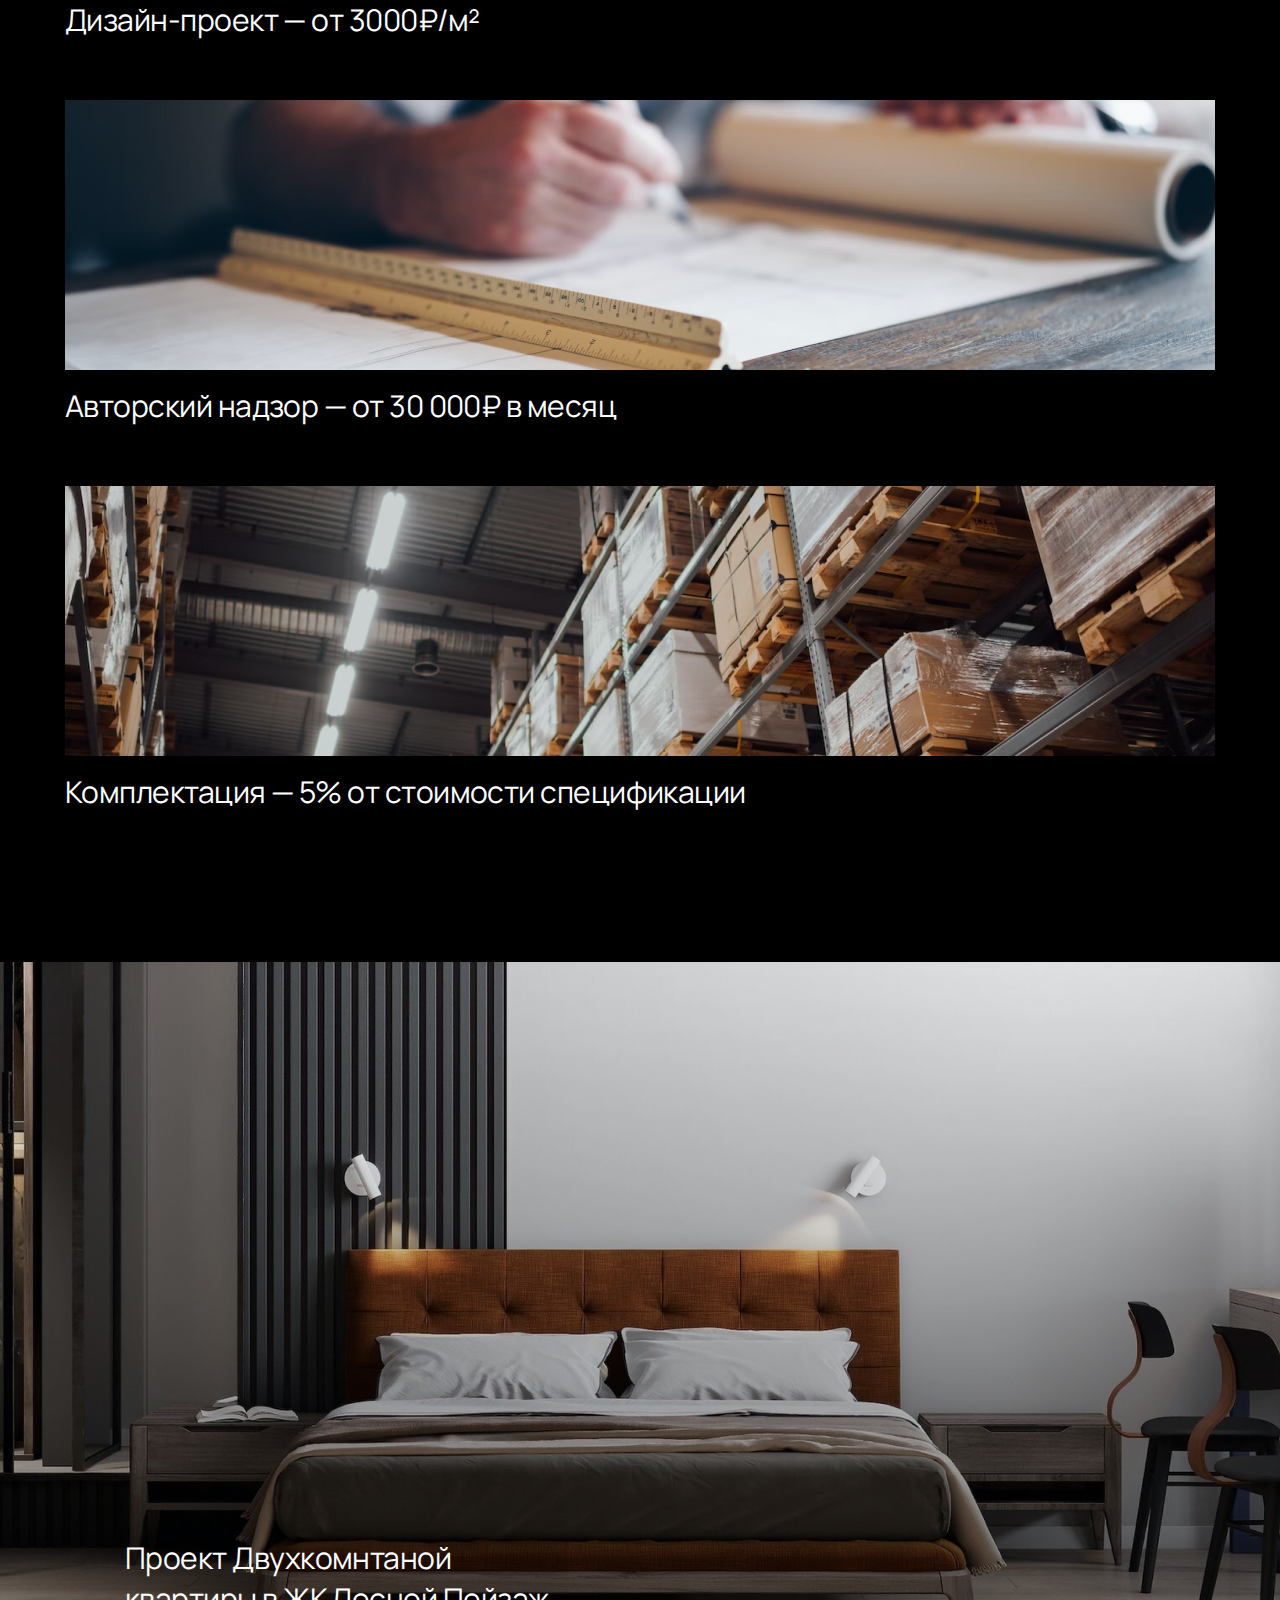
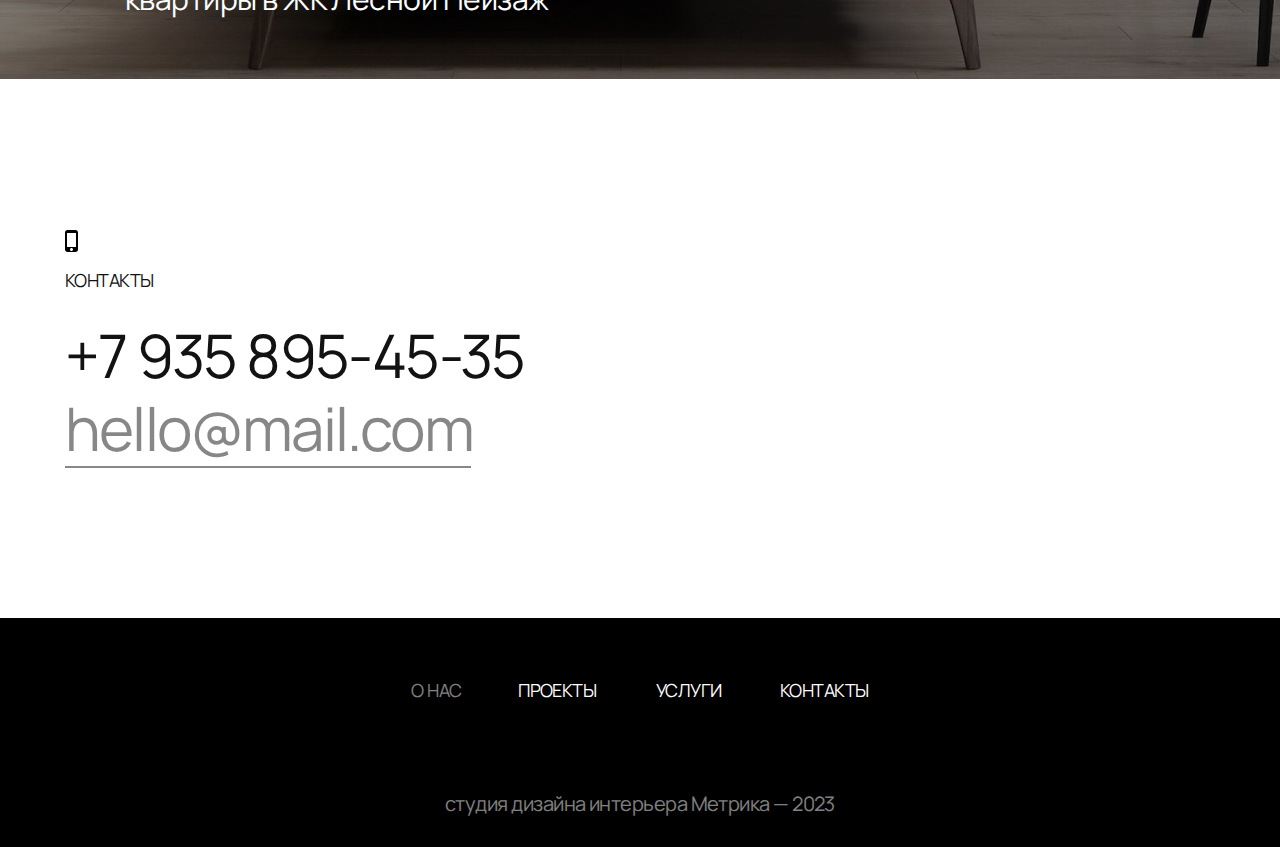
==== commit 82559428: "Add files via upload" ====
--- a/index.html
+++ b/index.html
@@ -1,181 +1,194 @@
-<!--Сообщаем браузеру как стоит обрабатывать эту страницу-->
 <!DOCTYPE html>
-<!--Оболочка документа, указываем язык содержимого-->
 <html lang="ru">
-
 <head>
-   <!--Заголовок страницы в браузере-->
    <title>Метрика. Современные и стильные интерьеры</title>
-   <!--Кодировка страницы-->
    <meta charset="UTF-8">
-   <!--------------------------------------------------------------------------->
-   <!--Настройки адаптивности страницы-->
-   <!--Фиксированная ширина (ширину берем из дизайн макета)-->
+   <!-- Настройки адаптивности страницы -->
+   <!-- Фиксированная ширина (ширину берем из дизайн макета) -->
    <meta name="viewport" content="width=1200">
-   <!--Адаптивность-->
+   <!-- Адаптивность -->
    <!-- <meta name="viewport" content="width=device-width, initial-scale=1.0, maximum-scale=1.0, user-scalable=0"> -->
-   <!--Отключает формирование ссылки у номера телефона на iOS-->
+   <!-- Отключает формирование ссылки у номера телефона на iOS -->
    <meta name="format-detection" content="telephone=no">
-   <!--Краткое описание страницы (в свойстве content="пишем до 140 символов, о чем страница")-->
+   <!-- Краткое описание страницы (в свойстве content="пишем до 140 символов, о чем страница") -->
    <meta name="description" content="Современные и стильные интерьеры для комфортной жизни.">
-   <!--Ключевые слова страницы (не больше 20 слов)-->
-   <meta name="keywords" content="-------------">
-   <!--------------------------------------------------------------------------->
-   <!--Управление доступом поисковых роботов к странице-->
-   <!--<meta name="robots" content="">
-   <!-Запрет индексации страницы полностью-->
+   <!-- Ключевые слова страницы (не больше 20 слов) -->
+   <meta name="keywords" content="Современные и стильные интерьеры для комфортной жизни">
+   <!-- Управление доступом поисковых роботов к странице -->
+   <!-- <meta name="robots" content="" -->
+   <!-- Запрет индексации страницы полностью -->
    <meta name="robots" content="none">
-   <!--Автор страницы-->
-   <meta name="Autor" content="-------------">
-   <!--Авторские права-->
-   <meta name="Copyright" content="-------------">
-   <!--Адрес автора-->
-   <meta name="Address" content="-------------">
-   <!--------------------------------------------------------------------------->
-   <!--Редирект (перезагрузка) страницы-->
-   <!--Задержка в секундах; url=Адрес сайта/страницы-->
+   <!-- Автор страницы -->
+   <meta name="Autor" content="Savlevich Sergey">
+   <!-- Авторские права -->
+   <meta name="Copyright" content="Savlevich Sergey">
+   <!-- Адрес автора -->
+   <meta name="Address" content="planet: Earth">
    <meta http-equiv="refresh" content="; url=index.html">
-   <!--------------------------------------------------------------------------->
-   <!-- локализация сайта, для русскоязычного сайта ru_RU -->
    <meta property="og:locale" content="ru_RU">
-   <!-- тип контента, по умолчанию используется article -->
+   <!-- Тип контента, по умолчанию используется article -->
    <meta property="og:type" content="article">
-   <!-- заголовок страницы, который будет выводится в записи социальной сети -->
+   <!-- Заголовок страницы, который будет выводится в записи социальной сети -->
    <meta name="twitter:card" content="summary_large_image">
    <meta property="og:title" content="Метрика">
    <meta name="twitter:title" content="Метрика">
-   <!-- описание страницы -->
+   <!-- Описание страницы -->
    <meta property="og:description" content="Современные и стильные интерьеры для комфортной жизни.">
-   <!-- ссылка на изображение, которое будет публиковаться в записи -->
+   <!-- Ссылка на изображение, которое будет публиковаться в записи -->
    <meta property="og:image" content="Img/logo/01.png">
    <meta property="twitter:image" content="Img/logo/01.png">
-   <!-- ссылка на текущую страницу -->
+   <!-- Ссылка на текущую страницу -->
    <meta property="og:url" content="https://ssavl420.github.io/SDCode-firstmodule/">
-   <!-- название сайта -->
+   <!-- Название сайта -->
    <meta property="og:site_name" content="Метрика">
-   <!--------------------------------------------------------------------------->
-   <!--Ссылка на файл стилей CSS-->
    <link rel="stylesheet" href="Source/scss/index.css">
 </head>
-
-<!--Отображаемое тело страницы-->
-
 <body>
-   <div class="header">
-      <div class="container">
-         <div class="header__container">
-            <div class="header__logo">
-               <img src="Img/logo/01.svg" alt="Метрика Лого">
-            </div>
-            <div class="header__menu">
-               <a href="#about"><span>О нас</span></a>
-               <a href="#project"><span>Проекты</span></a>
-               <a href="#servises"><span>Услуги</span></a>
-               <a href="#contacts"><span>Контакты</span></a>
-            </div>
+   <div class="header container">
+      <div class="header__container">
+         <div class="header__container-logo">
+            <img src="Img/logo/01.svg" alt="Метрика Лого">
+         </div>
+         <div class="header__container-menu">
+            <a href="#about">
+               <span>О нас</span>
+            </a>
+            <a href="#project">
+               <span>Проекты</span>
+            </a>
+            <a href="#services">
+               <span>Услуги</span>
+            </a>
+            <a href="#contacts">
+               <span>Контакты</span>
+            </a>
          </div>
       </div>
    </div>
    <div class="main">
-      <div class="whitespace">
+      <div class="container whitespace">
+         <h1>
+            Современные и стильные<br>интерьеры для комфортной жизни
+         </h1>
+         <div class="main__picture">
+            <img src="Img/content/01.png" alt="Кресло в комнате">
+            <div class="main__picture-text">
+               <p>
+                  Мы - команда квалифицированных дизайнеров и архитекторов, занимающихся разработкой и реализацией
+                  дизайн-проектов
+               </p>
+            </div>
+         </div>
+         <div id="about" class="anchor"></div>
+         <div class="main__cards">
+            <div class="main__cards-subtitle-white">
+               <h2>
+                  О нас
+               </h2>
+            </div>
+            <div class="main__cards-text">
+               <p>
+                  Студия основана в 2011 году. Полностью отдаемся проектированию и реализации интерьеров. К нам
+                  обращаются за уютом, индивидуальными решениями и практичностью. Находим конструктивные решения для
+                  каждого интерьера, вплоть до каждой детали — нацелены на результат.
+               </p>
+            </div>
+            <div class="main__cards-btn">
+               <a href="#servises">
+                  <button>
+                     Посмотреть услуги
+                  </button>
+               </a>
+            </div>
+            <div id="project" class="anchor"></div>
+            <div class="main__cards-subtitle-white">
+               <h2>
+                  Проекты
+               </h2>
+            </div>
+            <div class="main__cards-image">
+               <img src="Img/content/02.png" alt="">
+            </div>
+            <div class="description">
+               <p>
+                  ЖК ПРАВОБЕРЕЖНЫЙ — 112 М² — 2023
+               </p>
+            </div>
+            <a href="closed.html">
+               Подробнее →
+            </a>
+            <div class="main__cards-image-box">
+               <img src="Img/content/03.png" alt="">
+            </div>
+            <div class="description">
+               <p>
+                  ЖК НОРВЕЖСКИЙ ПАРК — 75 М² — 2023
+               </p>
+            </div>
+            <a href="closed.html">
+               Подробнее →
+            </a>
+            <div class="main__cards-image-box">
+               <img src="Img/content/04.png" alt="">
+            </div>
+            <div class="description">
+               <p>
+                  ЖК СОСНОВСКИЕ ОЗЕРА — 94 М² — 2022
+               </p>
+            </div>
+            <a href="closed.html">
+               Подробнее →
+            </a>
+            <div class="main__cards-bigbtn">
+               <a href="closed.html">
+                  <button>
+                     Смотреть все проекты
+                  </button>
+               </a>
+            </div>
+         </div>
+      </div>
+      <div id="services" class="darkspace">
          <div class="container">
-            <h1>Современные и стильные<br>интерьеры для комфортной жизни</h1>
-            <div class="picture">
-               <img src="Img/content/01.png" alt="">
-               <div class="picture__text">
-                  <p>
-                     Мы - команда квалифицированных дизайнеров и архитекторов, занимающихся разработкой и реализацией
-                     дизайн-проектов
-                  </p>
-               </div>
-            </div>
-            <div id="about" class="casper"></div>
-            <div class="cards">
-               <div class="white__subtitle">
-                  <p>О нас</p>
-               </div>
-               <div class="cards__text">
-                  <p>
-                     Студия основана в 2011 году. Полностью отдаемся проектированию и реализации интерьеров. К нам
-                     обращаются за уютом, индивидуальными решениями и практичностью. Находим конструктивные решения для
-                     каждого интерьера, вплоть до каждой детали — нацелены на результат.
-                  </p>
-               </div>
-               <div class="btn">
-                  <a href="#servises"><button>Посмотреть услуги</button></a>
-               </div>
-               <div id="project" class="casper"></div>
-               <div class="white__subtitle">
-                  <p>Проекты</p>
-               </div>
-               <div class="image">
-                  <img src="Img/content/02.png" alt="">
-               </div>
-               <div class="description">
-                  <p>ЖК ПРАВОБЕРЕЖНЫЙ — 112 м² — 2023</p>
-               </div>
-               <a href="closed.html">Подробнее →</a>
-               <div class="image__box">
-                  <img src="Img/content/03.png" alt="">
-               </div>
-               <div class="description">
-                  <p>ЖК НОРВЕЖСКИЙ ПАРК — 75 М² — 2023</p>
-               </div>
-               <a href="closed.html">Подробнее →</a>
-               <div class="image__box">
-                  <img src="Img/content/04.png" alt="">
-               </div>
-               <div class="description">
-                  <p>ЖК СОСНОВСКИЕ ОЗЕРА — 94 М² — 2022</p>
-               </div>
-               <a href="closed.html">Подробнее →</a>
-               <div class="bigbtn">
-                  <a href="closed.html"><button>Смотреть все проекты</button></a>
-               </div>
-            </div>
-         </div>
-      </div>
-      <div id="servises" class="darkspace">
-         <div class="container">
-            <div class="dark__subtitle">
+            <div class="main__services-subtitle-dark">
                <p>Услуги</p>
             </div>
-            <div class="projectbox__container">
-               <div class="projectbox">
-                  <div class="progectimage">
+            <div class="main__services-projectbox-container">
+               <div class="main__services-projectbox">
+                  <div class="main__services-projectbox-image">
                      <img src="Img/content/05.png" alt="">
                   </div>
-                  <div class="projecdescription">
+                  <div class="main__services-projectbox-description">
                      <p>
                         Планировочное решение — от 2500₽/м²
                      </p>
                   </div>
                </div>
-               <div class="projectbox">
-                  <div class="progectimage">
+               <div class="main__services-projectbox">
+                  <div class="main__services-projectbox-image">
                      <img src="Img/content/06.png" alt="">
                   </div>
-                  <div class="projecdescription">
+                  <div class="main__services-projectbox-description">
                      <p>
                         Дизайн-проект — от 3000₽/м²
                      </p>
                   </div>
                </div>
-               <div class="projectbox">
-                  <div class="progectimage">
+               <div class="main__services-projectbox">
+                  <div class="main__services-projectbox-image">
                      <img src="Img/content/07.png" alt="">
                   </div>
-                  <div class="projecdescription">
+                  <div class="main__services-projectbox-description">
                      <p>
                         Авторский надзор — от 30 000₽ в месяц
                      </p>
                   </div>
                </div>
-               <div class="projectbox">
-                  <div class="progectimage">
+               <div class="main__services-projectbox">
+                  <div class="main__services-projectbox-image">
                      <img src="Img/content/08.png" alt="">
                   </div>
-                  <div class="projecdescription">
+                  <div class="main__services-projectbox-description">
                      <p>
                         Комплектация — 5% от стоимости спецификации
                      </p>
@@ -183,37 +196,48 @@
                </div>
             </div>
          </div>
-         <div class="bigpicture">
-            <img src="Img/content/09.png" alt="">
-            <div class="bigpicture__text">
-               <p>
-                  Проект Двухкомнтаной квартиры в ЖК Лесной Пейзаж
-               </p>
-            </div>
-         </div>
-      </div>
-
-   </div>
-   <div id="contacts" class="casper"></div>
+      </div>
+   </div>
+   <div class ="background">
+      <div class="background__bigpicture">
+         <img src="Img/content/09.png" alt="">
+         <div class="background__bigpicture-text">
+            <p>
+               Проект Двухкомнтаной квартиры в ЖК Лесной Пейзаж
+            </p>
+         </div>
+      </div>
+   </div>
+   <div id="contacts" class="anchor"></div>
    <div class="footer">
       <div class="container">
-         <div class="footer__contact">
+         <div class="footer__contacts">
             <img src="Img/logo/02.svg" alt="">
-            <p>Контакты</p>
-            <div class="connection">
-               <p><a href="tel:+79358954535">+7 935 895-45-35</a></p>
-               <p><a href="mailto:hello@mail.com">hello@mail.com</a></p>
+            <p>
+               Контакты
+            </p>
+            <div class="footer__contacts-connection">
+               <p>
+                  <a href="tel:+79358954535">
+                     +7 935 895-45-35
+                  </a>
+               </p>
+               <p>
+                  <a href="mailto:hello@mail.com">
+                     hello@mail.com
+                  </a>
+               </p>
             </div>
          </div>
       </div>
       <div class="footer__footer">
-         <div class="footermenu">
+         <div class="footer-menu">
             <a href="#about"><span>О нас</span></a>
             <a href="#project"><span>Проекты</span></a>
-            <a href="#servises"><span>Услуги</span></a>
+            <a href="#services"><span>Услуги</span></a>
             <a href="#contacts"><span>Контакты</span></a>
          </div>
-         <div class="footercopyrights">
+         <div class="footer-copyrights">
             <p>
                студия дизайна интерьера Метрика — 2023
             </p>
--- a/Source/scss/index.css
+++ b/Source/scss/index.css
@@ -1,6 +1,5 @@
 @charset "UTF-8";
-@import url(https://fonts.googleapis.com/css?family=Manrope:regular);
-/*Обнуление*/
+@import url("https://fonts.googleapis.com/css?family=Manrope:regular"); /*Обнуление*/
 * {
   padding: 0;
   margin: 0;
@@ -78,59 +77,59 @@
 }
 
 body {
+  margin: 0 auto;
   font-family: Manrope;
   font-size: 18px;
   line-height: 25px;
   letter-spacing: -0.03em;
+}
+
+.container {
   margin: 0 auto;
-}
-
-.container {
-  width: 1150px;
-  margin: 0 auto;
+  max-width: 1150px;
 }
 @media (max-width: 1199px) {
   .container {
+    margin: 0 auto;
     padding: 0;
-    margin: 0 auto;
   }
 }
 
 .header {
+  margin: 0 auto;
   max-width: 100vw;
-  margin: 0 auto;
   height: 60px;
   background-color: #fff;
 }
 
 .header__container {
+  margin: 32.82px auto 0 auto;
+  width: 1151.35px;
+  height: 25.18px;
   display: flex;
   justify-content: space-between;
   align-items: center;
-  margin: 32.82px auto 0 auto;
-  width: 1151.35px;
-  height: 25.18px;
-}
-
-.header__logo {
+}
+
+.header__container-logo {
   width: 126.89px;
   height: 21.42px;
 }
 
-.header__menu {
+.header__container-menu {
   text-transform: uppercase;
   color: #121212;
 }
 
-.header__menu a {
+.header__container-menu a {
   margin: 0 60px 0 0;
   color: #121212;
 }
-.header__menu a:first-child {
+.header__container-menu a:first-child {
   border-bottom: 1px solid rgba(0, 0, 0, 0.5);
   opacity: 0.5;
 }
-.header__menu a:last-child {
+.header__container-menu a:last-child {
   margin-right: 0;
 }
 
@@ -147,86 +146,86 @@
   line-height: 60px;
 }
 
-.picture {
+.main__picture {
+  margin: 30px auto 0 auto;
   min-width: 1150px;
   min-height: 500px;
   position: relative;
-  margin: 30px auto 0 auto;
   background: linear-gradient(180deg, rgba(0, 0, 0, 0) 0%, rgba(0, 0, 0, 0.2) 100%);
 }
 
-.picture img {
+.main__picture img {
+  width: 100%;
+  height: 100%;
   position: absolute;
+  left: 0;
+  top: 0;
   -o-object-fit: cover;
      object-fit: cover;
-  top: 0;
-  left: 0;
-  width: 100%;
-  height: 100%;
-}
-
-.picture__text {
-  position: absolute;
+}
+
+.main__picture-text {
   width: 430px;
   height: 81px;
+  position: absolute;
+  left: 40px;
   bottom: 40px;
-  left: 40px;
   color: white;
   font-size: 20px;
   line-height: 27px;
 }
 
-.cards {
+.main__cards {
   margin: 150px 0 0 0;
 }
-.cards a {
+.main__cards a {
   margin: 15px 0 0 0;
   font-size: 20px;
   line-height: 27px;
   color: #AD1818;
 }
-.cards image img :first-child {
+.main__cards main__cards-image img :first-child {
   margin-top: 0;
 }
 
-.white__subtitle {
+.main__cards-subtitle-white {
   margin: 150px 0 0 0;
   text-transform: uppercase;
   color: #121212;
 }
-.white__subtitle :first-child {
+.main__cards-subtitle-white :first-child {
   margin-top: 0;
 }
 
-.cards__text {
+.main__cards-text {
+  margin: 30px 0 0 0;
   width: 1048px;
   height: 366px;
-  margin: 30px 0 0 0;
   font-size: 43px;
   line-height: 61px;
 }
 
-.btn {
+.main__cards-btn {
   margin: 30px 0 0 0;
 }
-.btn button {
+.main__cards-btn button {
   width: 255px;
   height: 67px;
-  background-color: #AD1818;
-  border-radius: 5px;
-  color: white;
   font-size: 20px;
   line-height: 27px;
-}
-
-.image {
+  background-color: #AD1818;
+  color: white;
+  border-radius: 5px;
+}
+
+.main__cards-image {
   margin: 30px 0 0 0;
 }
 
-.image__box {
+.main__cards-image-box {
   margin: 30px 0 0 0;
 }
-.image__box img {
+.main__cards-image-box img {
   margin: 90px 0 0 0;
 }
 
@@ -237,18 +236,18 @@
   color: #121212;
 }
 
-.bigbtn a button {
+.main__cards-bigbtn a button {
   margin: 90px 0 150px 0;
   width: 1150px;
   height: 153px;
-  border-radius: 5px;
-  border: 1px solid #AD1818;
-  color: #AD1818;
   font-size: 30px;
   line-height: 41px;
   background-color: transparent;
-}
-.bigbtn a button:hover {
+  color: #AD1818;
+  border: 1px solid #AD1818;
+  border-radius: 5px;
+}
+.main__cards-bigbtn a button:hover {
   background-color: #AD1818;
   color: white;
 }
@@ -259,132 +258,136 @@
   background-color: #000;
   color: white;
 }
-.darkspace .projectbox__container .projectbox:first-child {
+.darkspace .main__services-projectbox-container .main__services-projectbox:first-child {
   margin: 0 0 0 0;
 }
-.darkspace .projectbox__container .projectbox:last-child {
+.darkspace .main__services-projectbox-container .main__services-projectbox:last-child {
   padding: 0 0 150px 0;
 }
 
-.dark__subtitle p {
+.main__services-subtitle-dark p {
   margin: 0 0 34px 0;
   text-transform: uppercase;
 }
 
-.projectbox {
+.main__services-projectbox {
   margin: 60px 0 0 0;
 }
 
-.progectimage img {
+.main__services-projectbox-image img {
   max-width: 1150px;
   max-height: 270px;
 }
 
-.projecdescription {
+.main__services-projectbox-description {
   margin: 15px 0 0 0;
   font-size: 30px;
   line-height: 41px;
 }
 
-.bigpicture {
+.background {
+  height: 717px;
+  background-color: #000;
+}
+
+.background__bigpicture {
   margin: 0 auto;
   max-width: 1400px;
   height: 717px;
   position: relative;
   background: linear-gradient(180deg, rgba(0, 0, 0, 0) 0.52%, rgba(0, 0, 0, 0.4) 82.81%);
 }
-.bigpicture img {
+.background__bigpicture img {
+  width: 100%;
+  height: 100%;
   position: absolute;
+  left: 0;
+  top: 0;
   -o-object-fit: cover;
      object-fit: cover;
-  top: 0;
-  left: 0;
-  width: 100%;
-  height: 100%;
-}
-
-.bigpicture__text {
-  position: absolute;
+}
+
+.background__bigpicture-text {
   width: 443px;
   height: 82px;
-  bottom: 60px;
-  left: 125px;
-  color: white;
   font-size: 30px;
   line-height: 41px;
-}
-
-.footer__contact {
+  position: absolute;
+  left: 125px;
+  bottom: 60px;
+  color: white;
+}
+
+.footer__contacts {
   margin: 151px 0 0 0;
   text-transform: uppercase;
   color: #121212;
 }
-.footer__contact img {
+.footer__contacts img {
   width: 13px;
   height: 22px;
 }
-.footer__contact p {
+.footer__contacts p {
   margin: 13px 0 0 0;
 }
 
-.connection {
-  display: block;
-  position: relative;
+.footer__contacts-connection {
   margin: 32px 0 0 0;
   font-size: 60px;
   line-height: 60px;
   letter-spacing: -0.03em;
-}
-.connection a {
-  color: #121212;
+  display: block;
+  position: relative;
+}
+.footer__contacts-connection a {
   margin: 30px 0 0 0;
-}
-.connection p {
+  color: #121212;
+}
+.footer__contacts-connection p {
   display: block;
 }
-.connection p:last-child {
+.footer__contacts-connection p:last-child {
   display: inline-block;
   position: relative;
   text-transform: lowercase;
   opacity: 0.5;
 }
-.connection p:last-child ::after {
+.footer__contacts-connection p:last-child ::after {
   content: "";
+  width: 406px;
+  height: 2px;
   position: absolute;
-  width: 406px;
+  left: 0;
   bottom: -10px;
-  height: 2px;
-  left: 0;
   background-color: #121212;
-  margin: 0px 0px 0px 0;
 }
 
 .footer__footer {
   background-color: #000;
 }
 
-.footermenu {
+.footer-menu {
   margin: 160px 0 0 0;
   padding: 60px 0 0 0;
   width: 100%;
   text-align: center;
   text-transform: uppercase;
 }
-.footermenu :nth-child(2) {
+.footer-menu :nth-child(2) {
   margin: 0 56px 0 0;
 }
-.footermenu :nth-child(3) {
+.footer-menu :nth-child(3) {
   margin: 0 55px 0 0;
 }
-.footermenu a {
+.footer-menu a {
   color: #fff;
 }
-.footermenu a:first-child {
+.footer-menu a:first-child {
   margin: 0 53px 0 0;
   opacity: 0.5;
 }
 
-.footercopyrights {
+.footer-copyrights {
   margin: 87px 0 0 0;
   padding: 0 0 30px 0;
   text-align: center;
@@ -392,6 +395,6 @@
   line-height: 27px;
   color: #fff;
 }
-.footercopyrights p {
+.footer-copyrights p {
   opacity: 0.5;
 }/*# sourceMappingURL=index.css.map */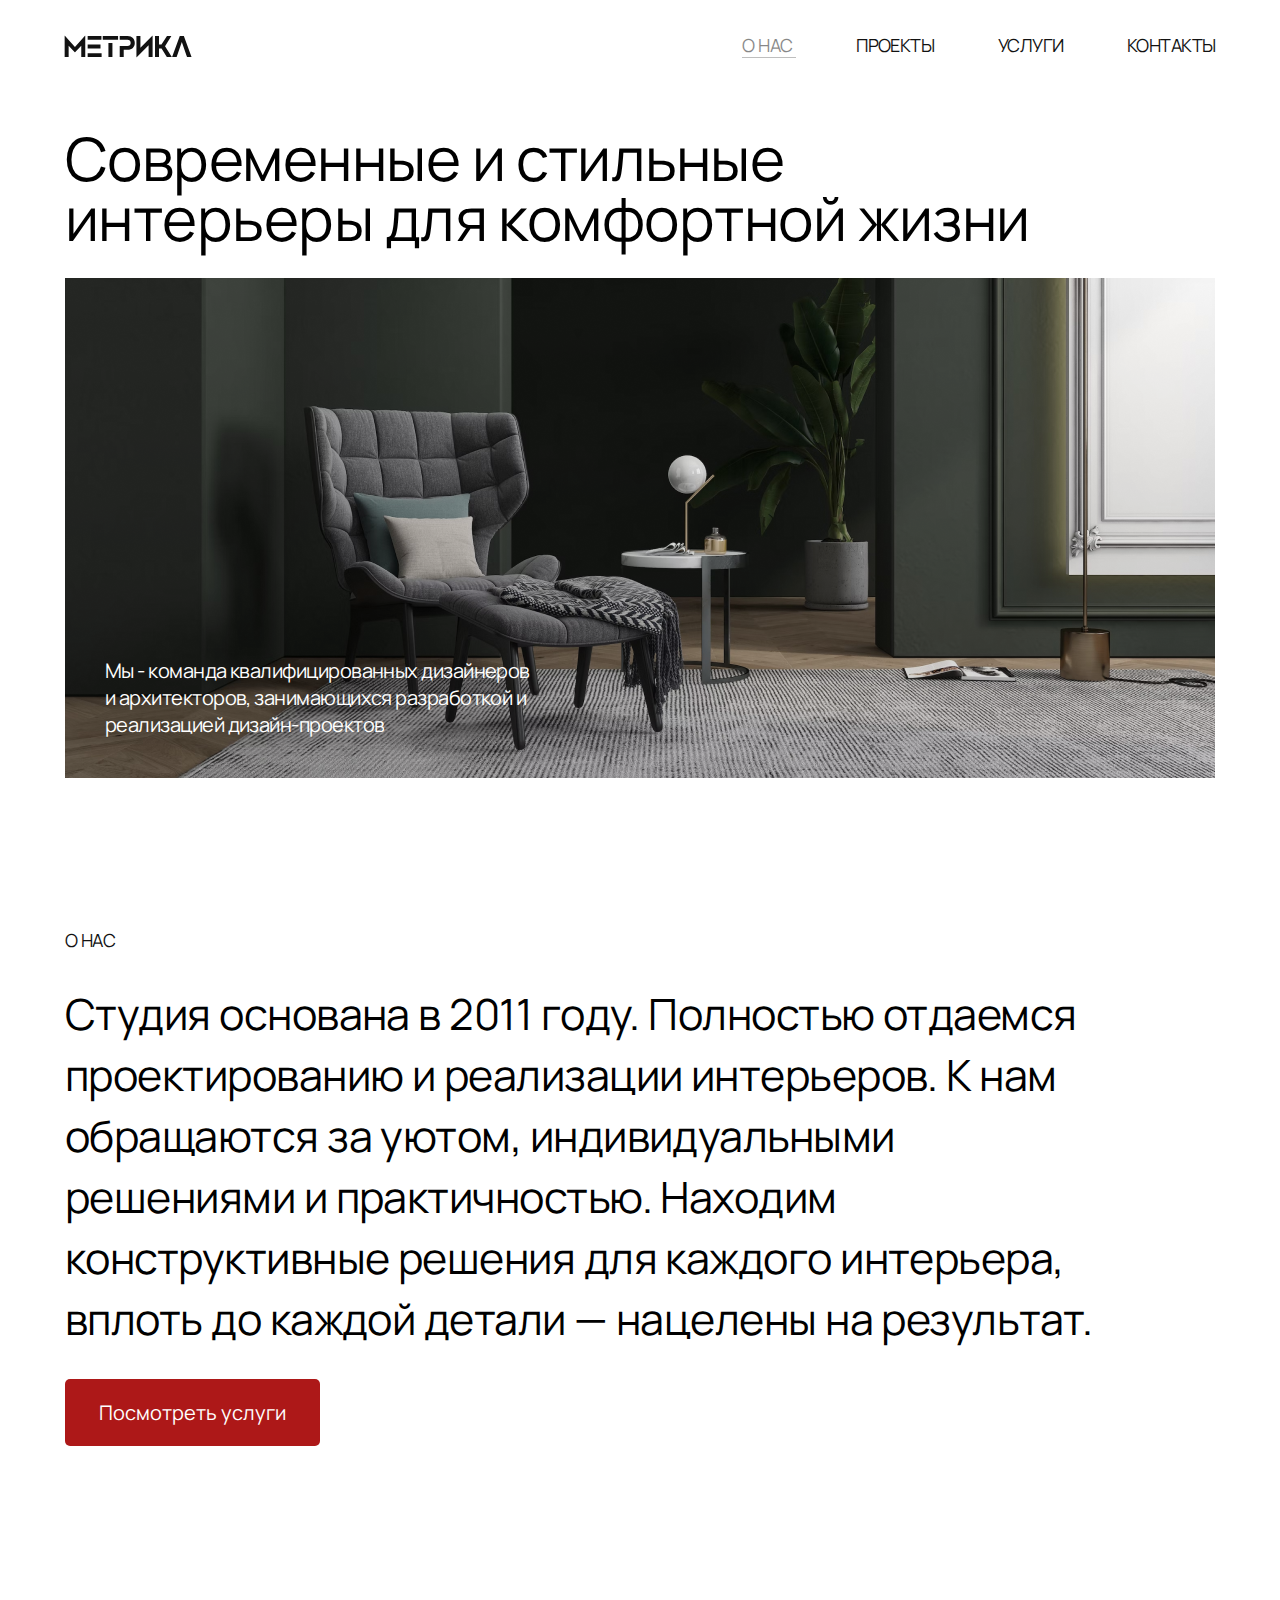
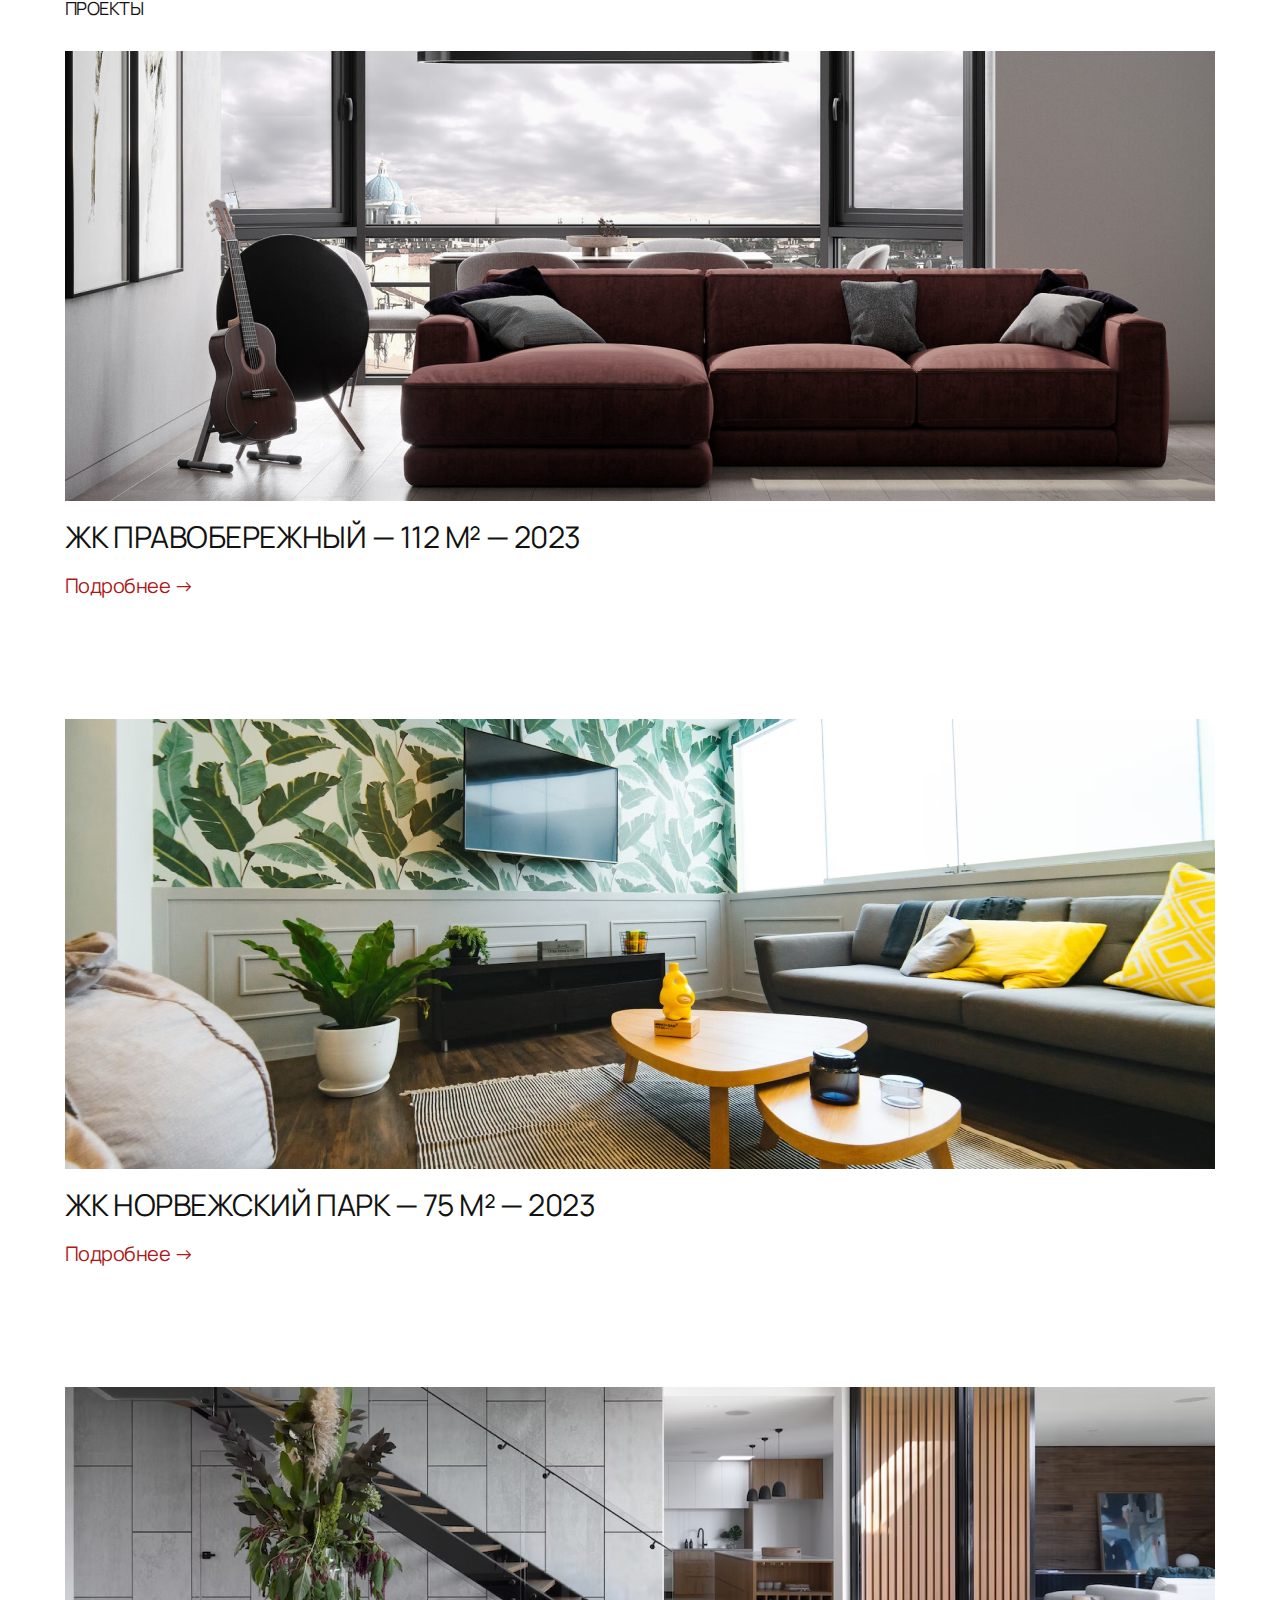
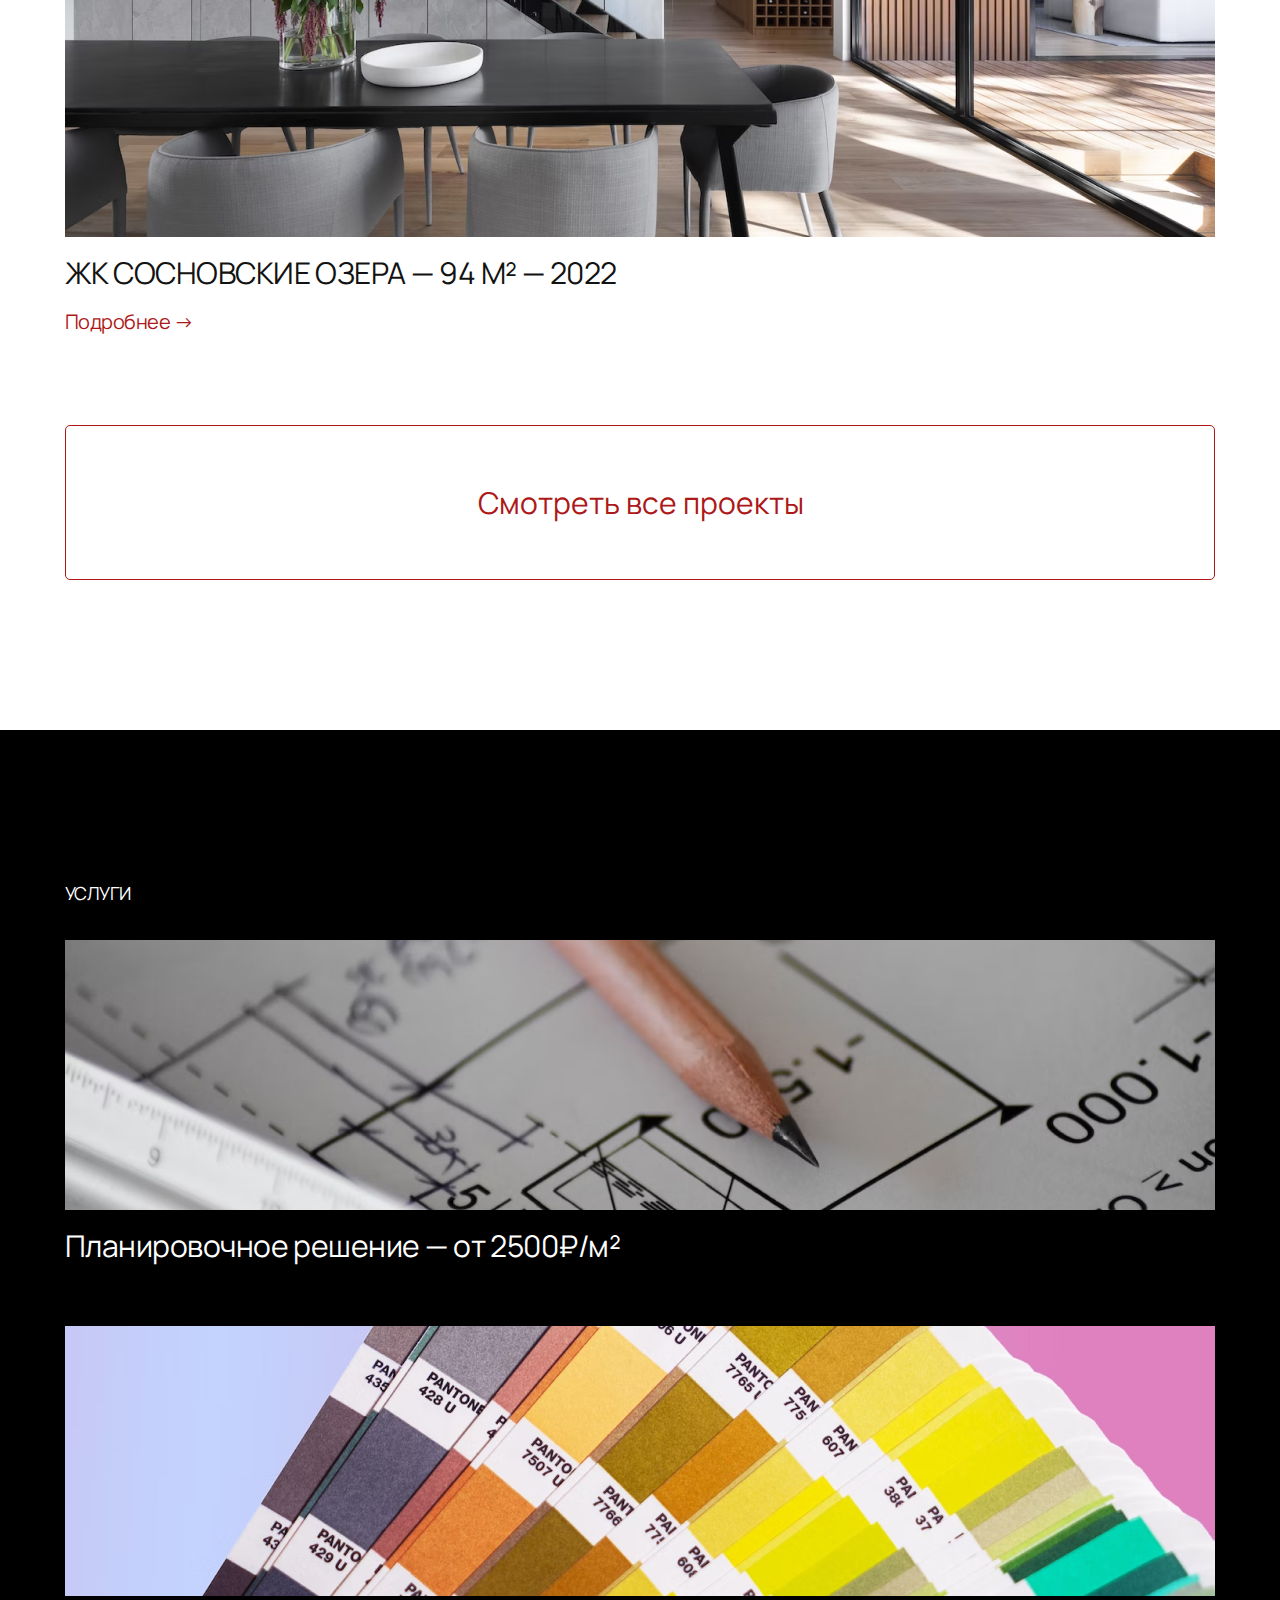
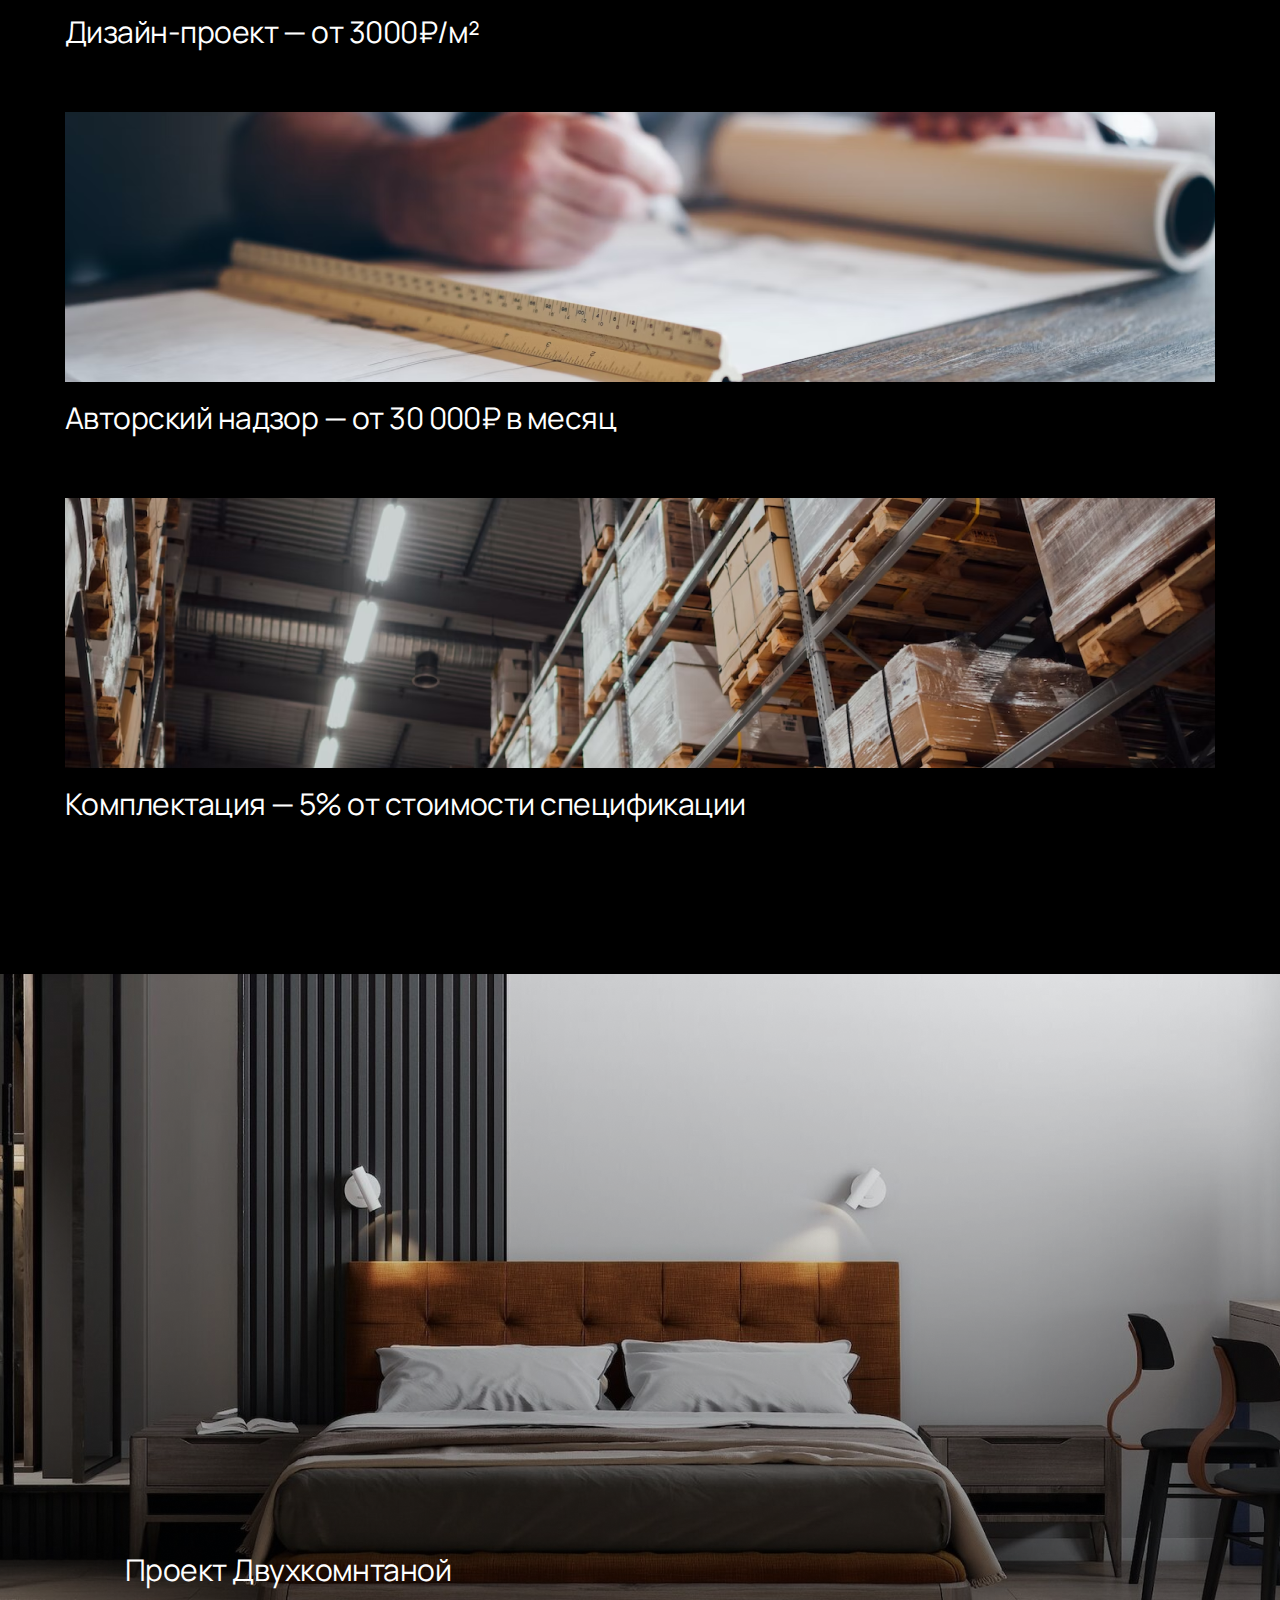
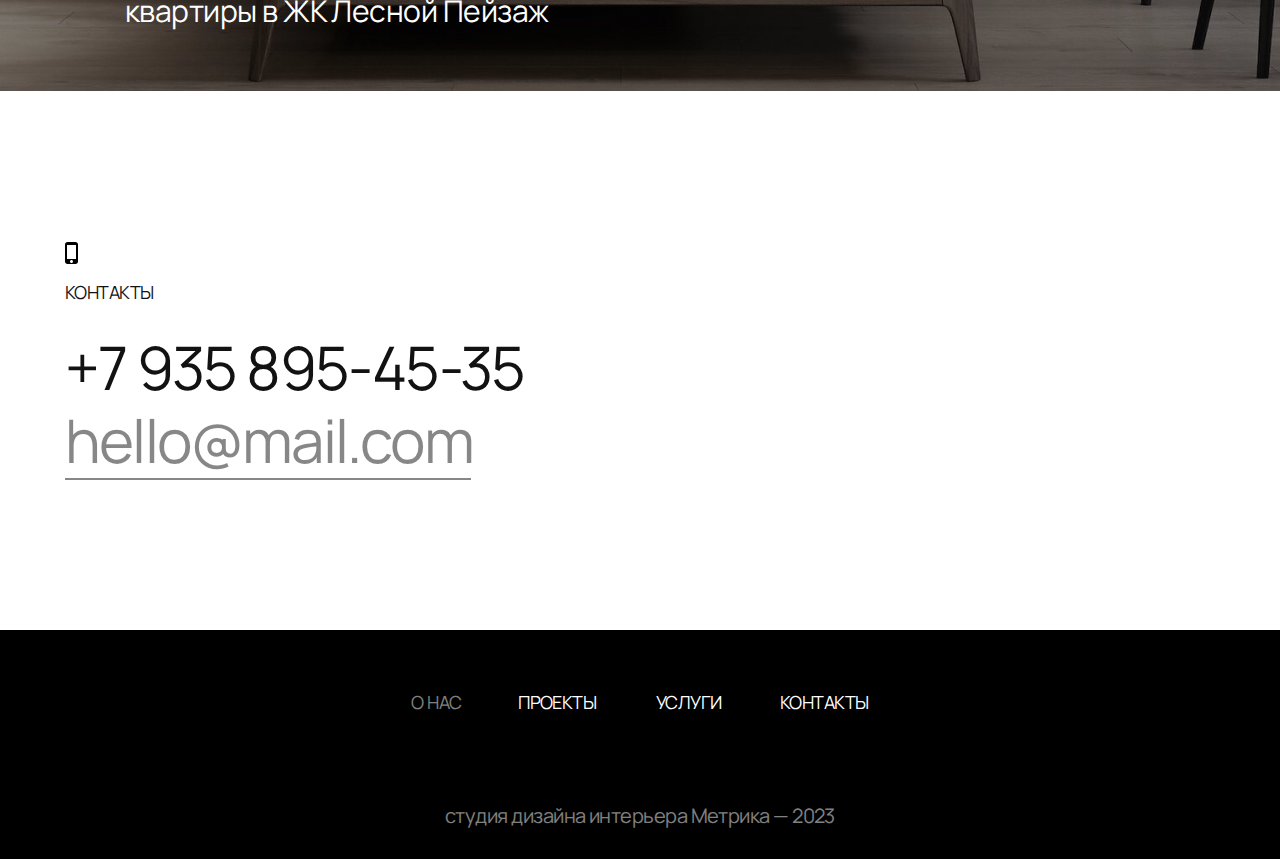
==== commit 571c328d: "Add files via upload" ====
--- a/index.html
+++ b/index.html
@@ -41,6 +41,7 @@
    <meta property="og:url" content="https://ssavl420.github.io/SDCode-firstmodule/">
    <!-- Название сайта -->
    <meta property="og:site_name" content="Метрика">
+   <link rel="icon" href="./Img/favicon.ico" type="image/x-icon">
    <link rel="stylesheet" href="Source/scss/index.css">
 </head>
 <body>
@@ -140,7 +141,7 @@
                Подробнее →
             </a>
             <div class="main__cards-bigbtn">
-               <a href="closed.html">
+               <a class="btn" href="closed.html">
                   <button>
                      Смотреть все проекты
                   </button>
--- a/Source/scss/index.css
+++ b/Source/scss/index.css
@@ -78,6 +78,7 @@
 
 body {
   margin: 0 auto;
+  max-width: 1400px;
   font-family: Manrope;
   font-size: 18px;
   line-height: 25px;
@@ -98,7 +99,6 @@
 .header {
   margin: 0 auto;
   max-width: 100vw;
-  height: 60px;
   background-color: #fff;
 }
 
@@ -179,6 +179,7 @@
   margin: 150px 0 0 0;
 }
 .main__cards a {
+  display: block;
   margin: 15px 0 0 0;
   font-size: 20px;
   line-height: 27px;
@@ -236,18 +237,21 @@
   color: #121212;
 }
 
-.main__cards-bigbtn a button {
+.main__cards-bigbtn .btn {
   margin: 90px 0 150px 0;
+  border: 1px solid #AD1818;
+  border-radius: 5px;
+}
+.main__cards-bigbtn .btn button {
   width: 1150px;
   height: 153px;
   font-size: 30px;
   line-height: 41px;
   background-color: transparent;
   color: #AD1818;
-  border: 1px solid #AD1818;
-  border-radius: 5px;
-}
-.main__cards-bigbtn a button:hover {
+  transition: all 0.5s ease 0s;
+}
+.main__cards-bigbtn .btn button:hover {
   background-color: #AD1818;
   color: white;
 }
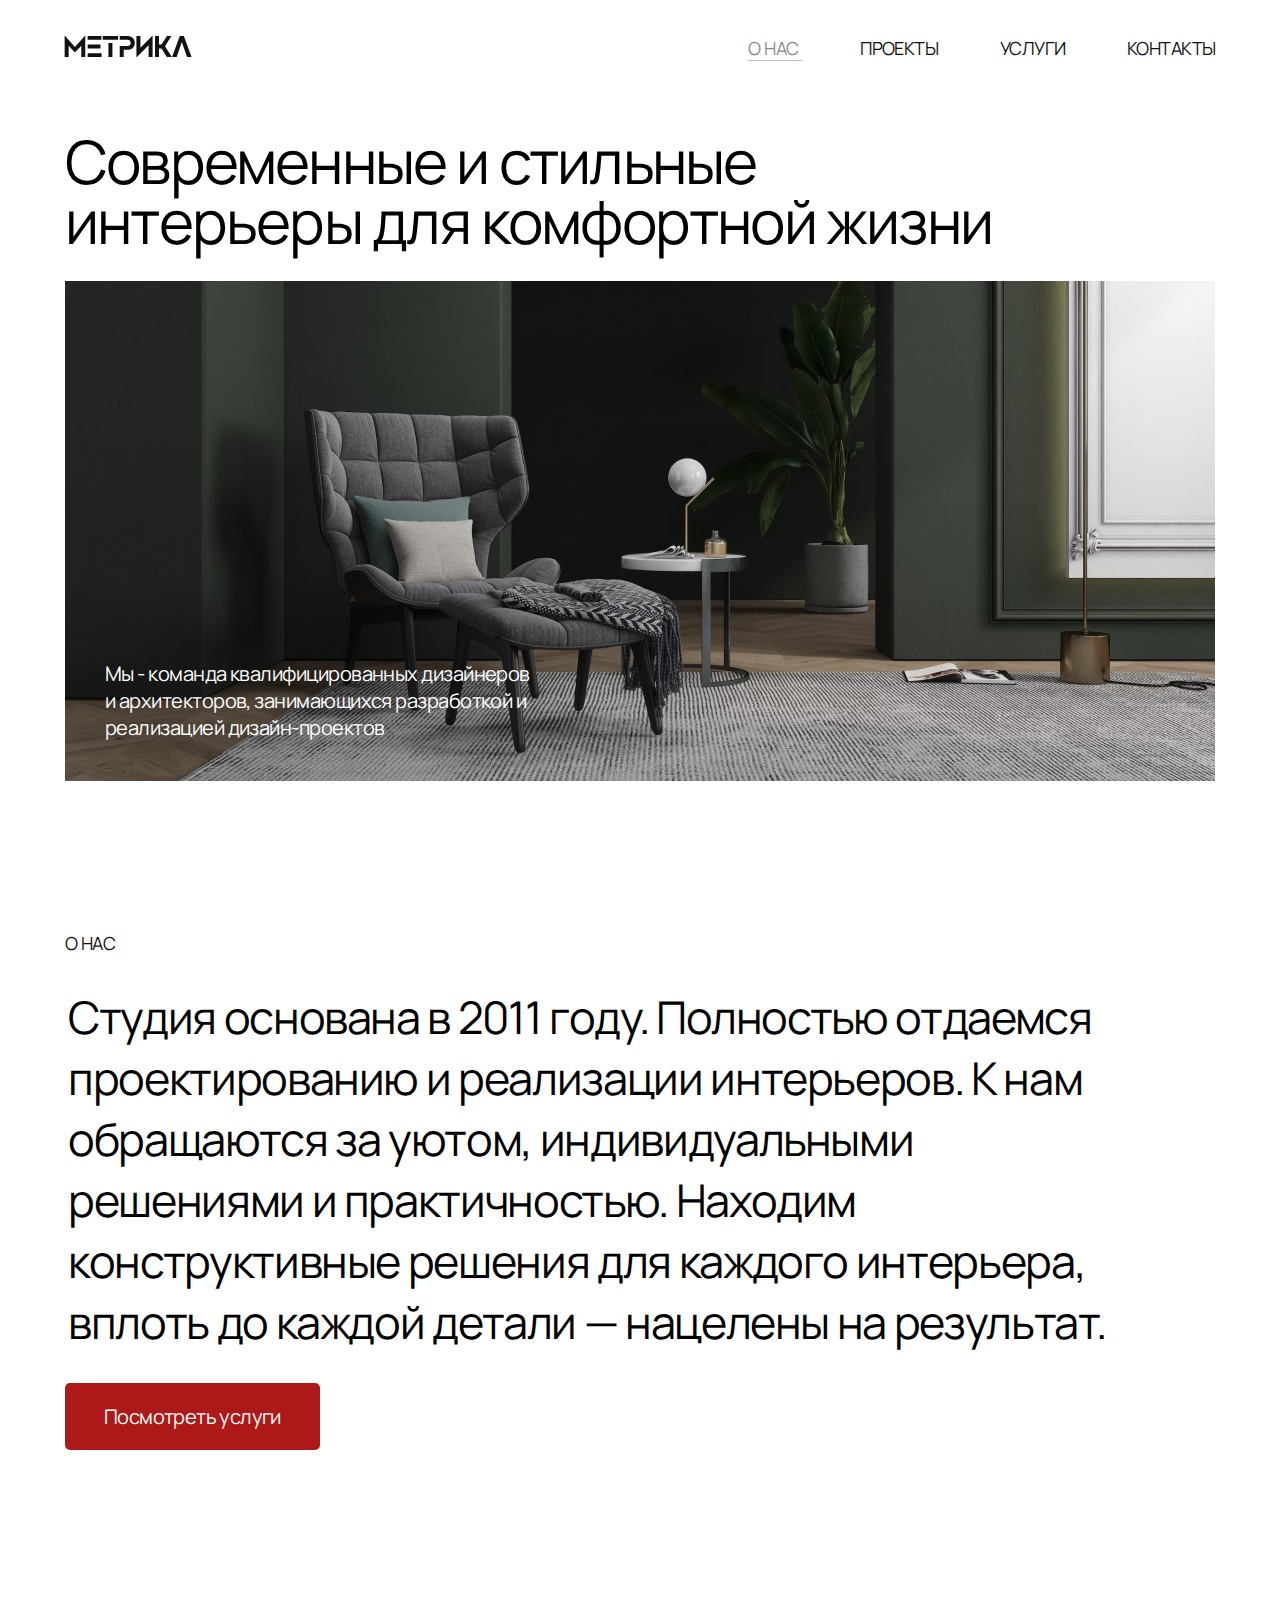
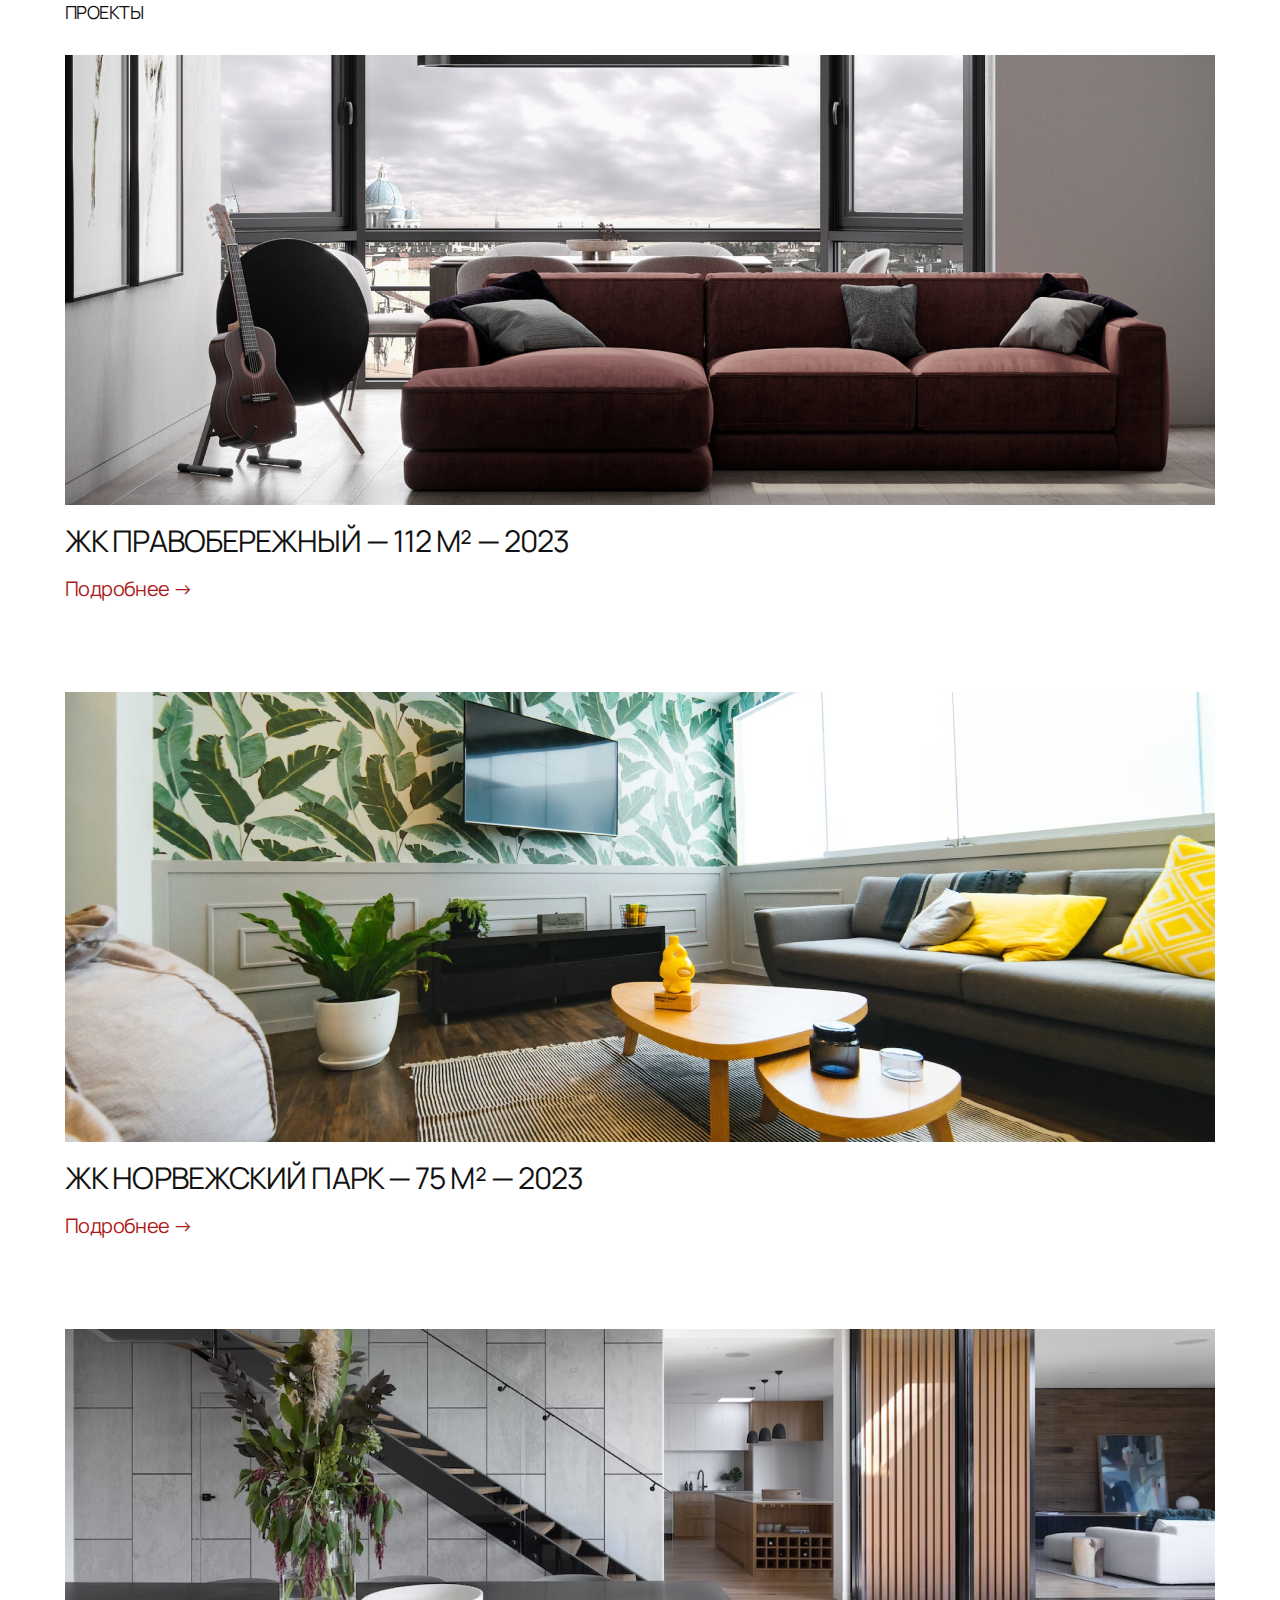
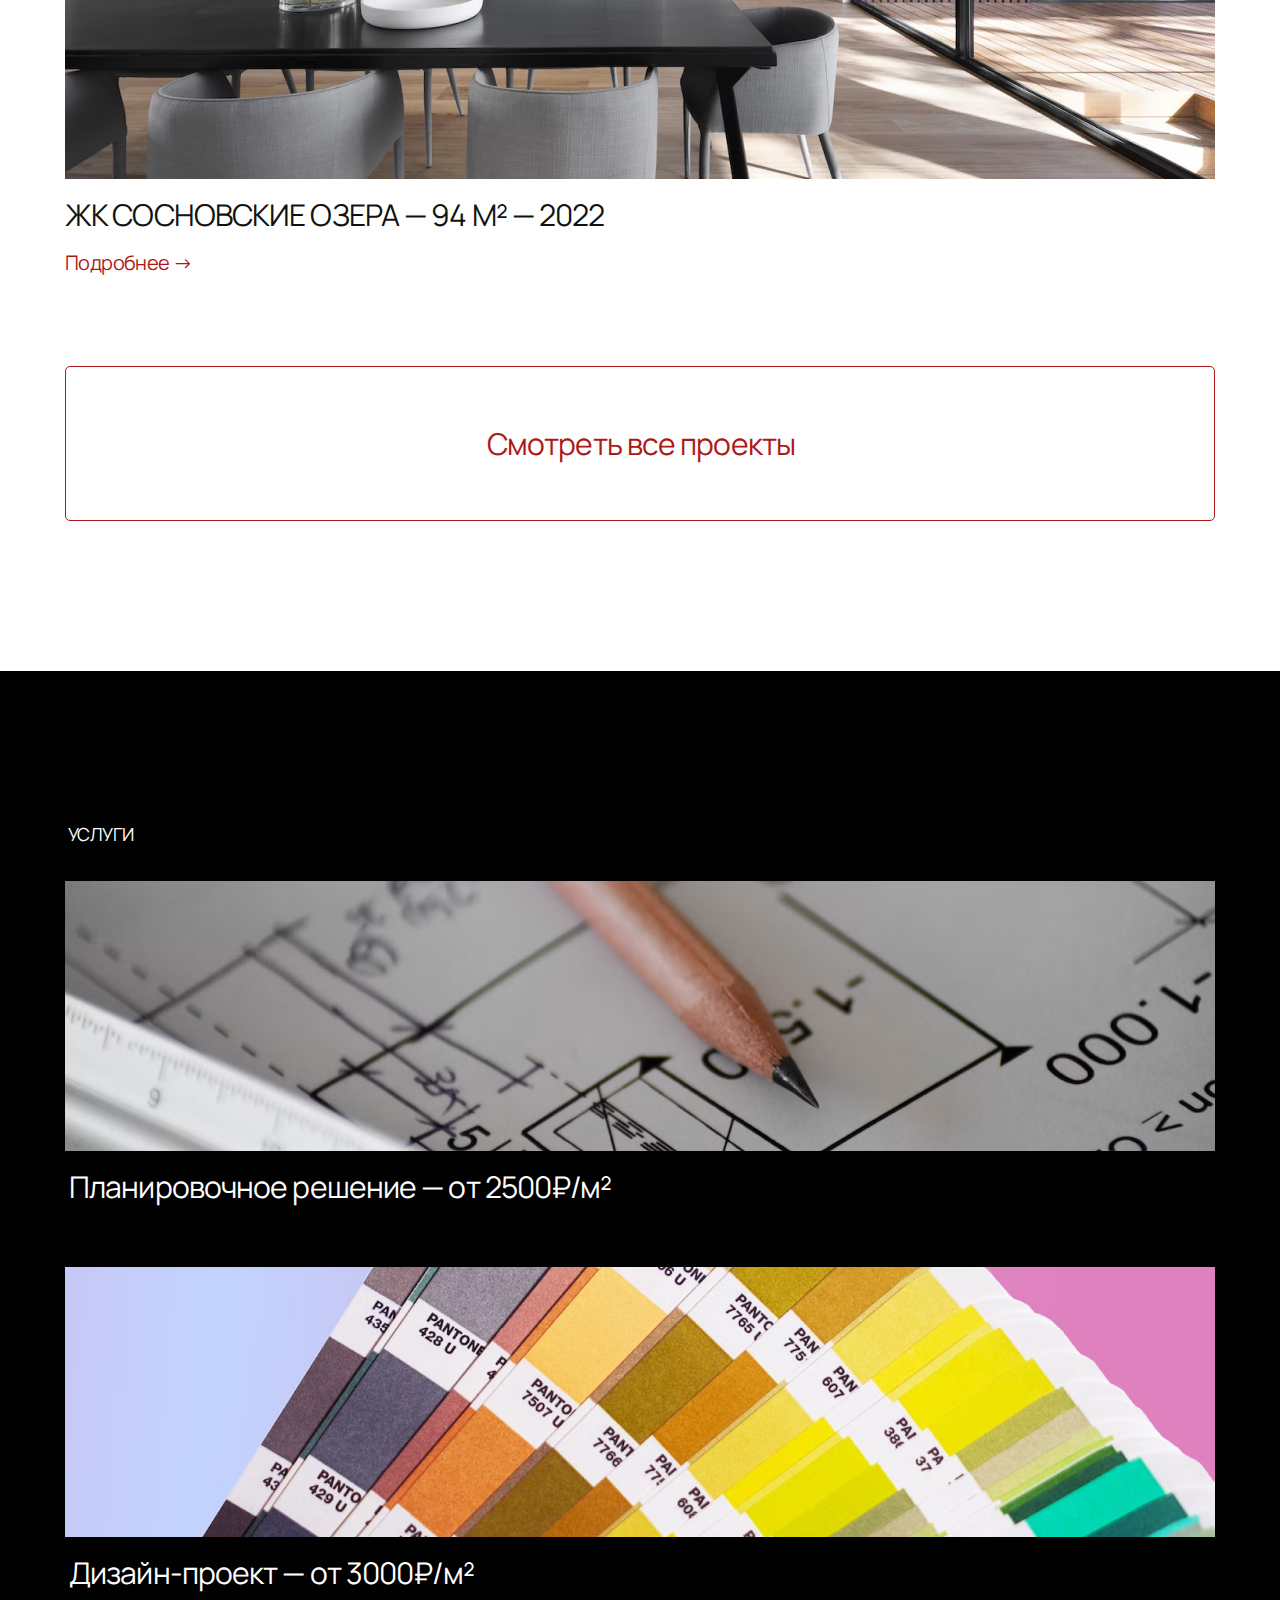
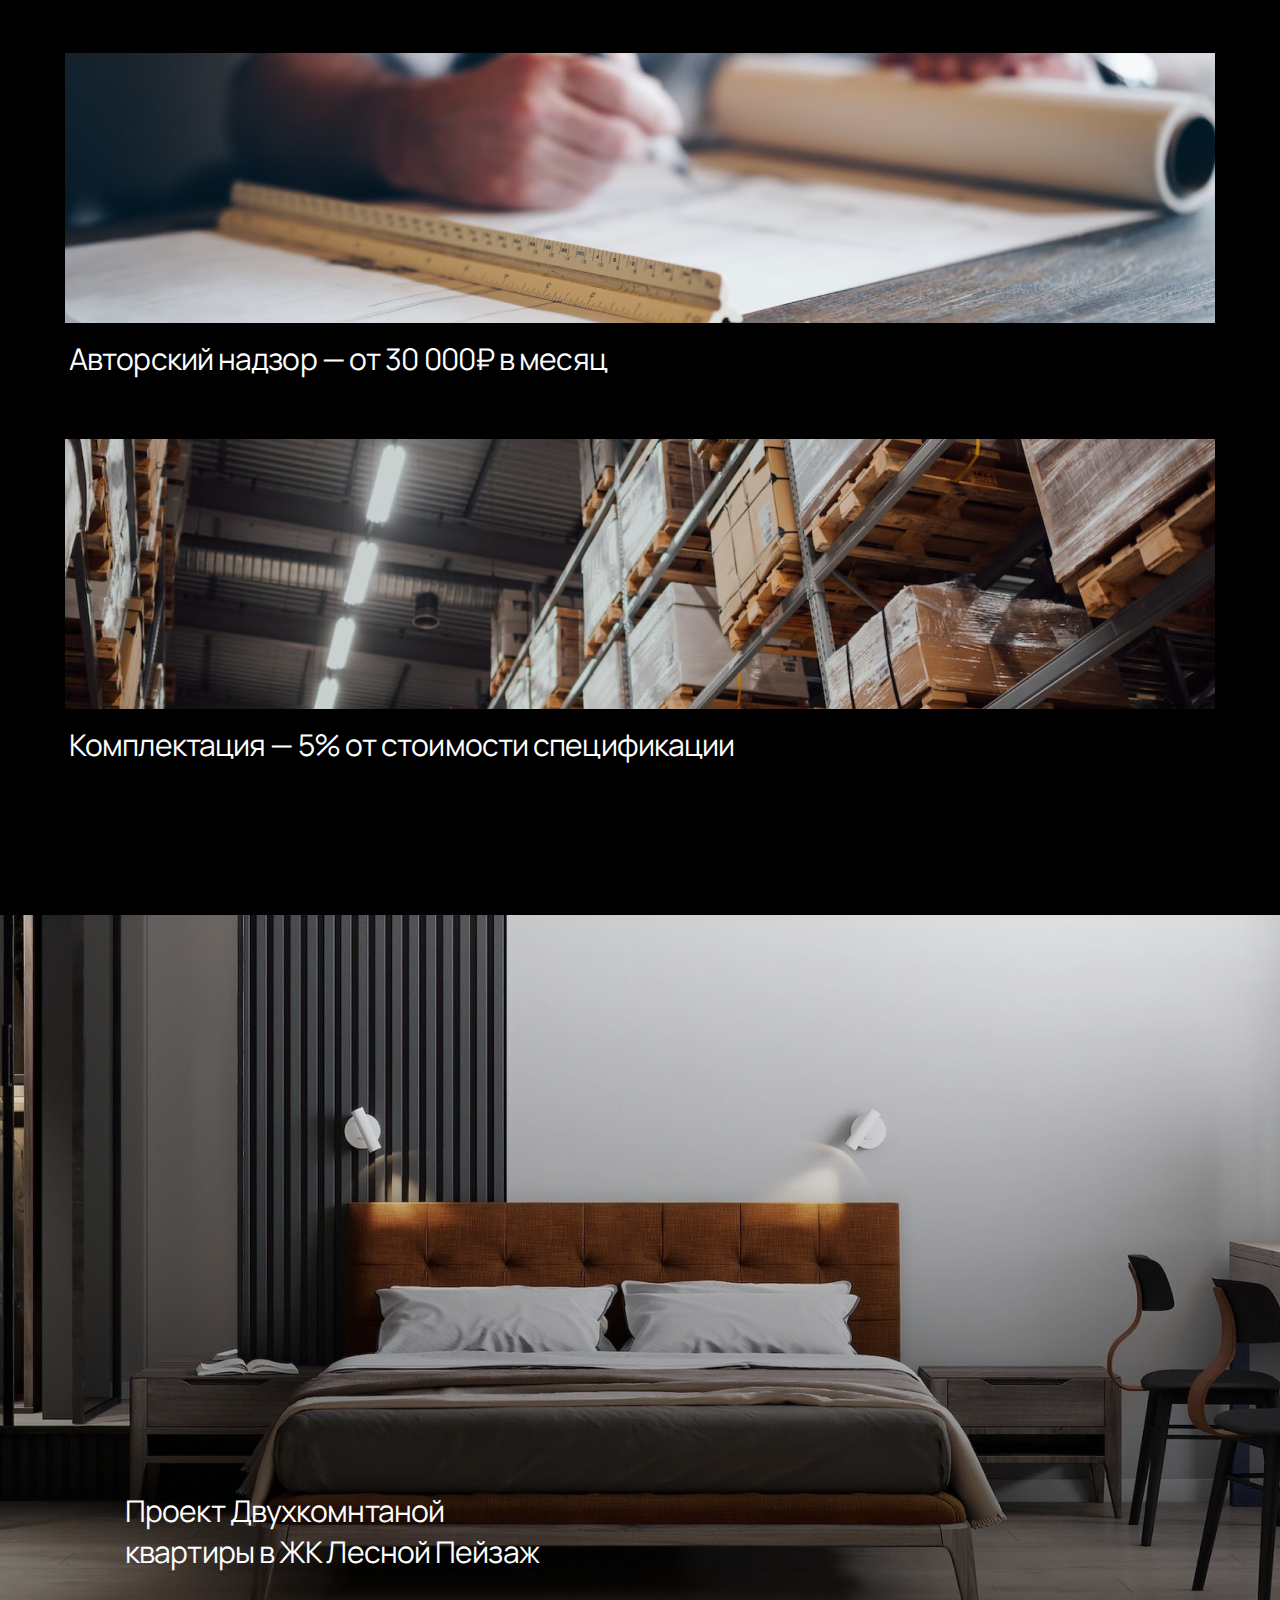
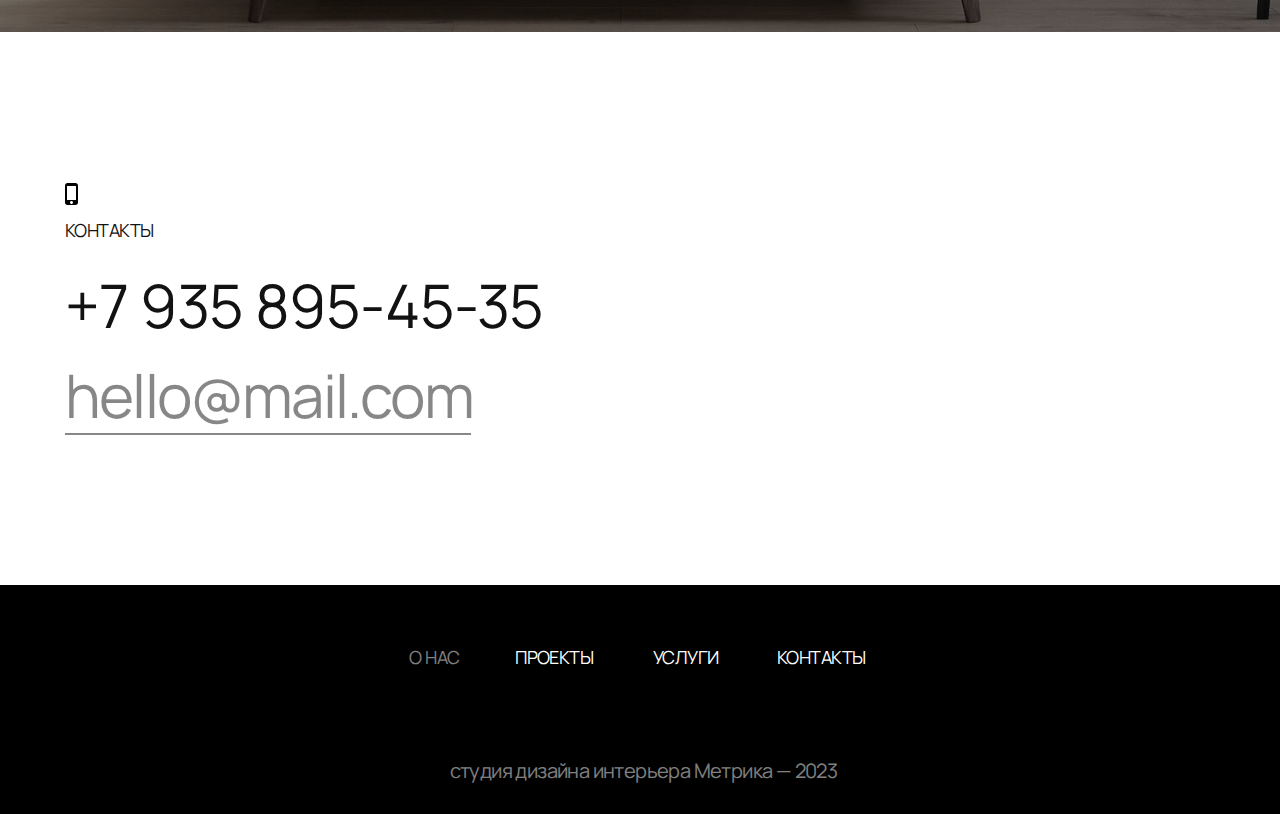
==== commit 9a451b1c: "Add files via upload" ====
--- a/index.html
+++ b/index.html
@@ -8,38 +8,26 @@
    <meta name="viewport" content="width=1200">
    <!-- Адаптивность -->
    <!-- <meta name="viewport" content="width=device-width, initial-scale=1.0, maximum-scale=1.0, user-scalable=0"> -->
-   <!-- Отключает формирование ссылки у номера телефона на iOS -->
    <meta name="format-detection" content="telephone=no">
-   <!-- Краткое описание страницы (в свойстве content="пишем до 140 символов, о чем страница") -->
    <meta name="description" content="Современные и стильные интерьеры для комфортной жизни.">
-   <!-- Ключевые слова страницы (не больше 20 слов) -->
    <meta name="keywords" content="Современные и стильные интерьеры для комфортной жизни">
    <!-- Управление доступом поисковых роботов к странице -->
    <!-- <meta name="robots" content="" -->
    <!-- Запрет индексации страницы полностью -->
    <meta name="robots" content="none">
-   <!-- Автор страницы -->
    <meta name="Autor" content="Savlevich Sergey">
-   <!-- Авторские права -->
    <meta name="Copyright" content="Savlevich Sergey">
-   <!-- Адрес автора -->
    <meta name="Address" content="planet: Earth">
    <meta http-equiv="refresh" content="; url=index.html">
    <meta property="og:locale" content="ru_RU">
-   <!-- Тип контента, по умолчанию используется article -->
    <meta property="og:type" content="article">
-   <!-- Заголовок страницы, который будет выводится в записи социальной сети -->
    <meta name="twitter:card" content="summary_large_image">
    <meta property="og:title" content="Метрика">
    <meta name="twitter:title" content="Метрика">
-   <!-- Описание страницы -->
    <meta property="og:description" content="Современные и стильные интерьеры для комфортной жизни.">
-   <!-- Ссылка на изображение, которое будет публиковаться в записи -->
    <meta property="og:image" content="Img/logo/01.png">
    <meta property="twitter:image" content="Img/logo/01.png">
-   <!-- Ссылка на текущую страницу -->
    <meta property="og:url" content="https://ssavl420.github.io/SDCode-firstmodule/">
-   <!-- Название сайта -->
    <meta property="og:site_name" content="Метрика">
    <link rel="icon" href="./Img/favicon.ico" type="image/x-icon">
    <link rel="stylesheet" href="Source/scss/index.css">
@@ -82,19 +70,19 @@
          </div>
          <div id="about" class="anchor"></div>
          <div class="main__cards">
-            <div class="main__cards-subtitle-white">
+            <div class="card__subtitle">
                <h2>
                   О нас
                </h2>
             </div>
-            <div class="main__cards-text">
+            <div class="card__text">
                <p>
                   Студия основана в 2011 году. Полностью отдаемся проектированию и реализации интерьеров. К нам
                   обращаются за уютом, индивидуальными решениями и практичностью. Находим конструктивные решения для
                   каждого интерьера, вплоть до каждой детали — нацелены на результат.
                </p>
             </div>
-            <div class="main__cards-btn">
+            <div class="card-btn">
                <a href="#servises">
                   <button>
                      Посмотреть услуги
@@ -102,50 +90,52 @@
                </a>
             </div>
             <div id="project" class="anchor"></div>
-            <div class="main__cards-subtitle-white">
+            <div class="card__subtitle">
                <h2>
                   Проекты
                </h2>
             </div>
-            <div class="main__cards-image">
-               <img src="Img/content/02.png" alt="">
-            </div>
-            <div class="description">
-               <p>
-                  ЖК ПРАВОБЕРЕЖНЫЙ — 112 М² — 2023
-               </p>
-            </div>
-            <a href="closed.html">
-               Подробнее →
-            </a>
-            <div class="main__cards-image-box">
-               <img src="Img/content/03.png" alt="">
-            </div>
-            <div class="description">
-               <p>
-                  ЖК НОРВЕЖСКИЙ ПАРК — 75 М² — 2023
-               </p>
-            </div>
-            <a href="closed.html">
-               Подробнее →
-            </a>
-            <div class="main__cards-image-box">
-               <img src="Img/content/04.png" alt="">
-            </div>
-            <div class="description">
-               <p>
-                  ЖК СОСНОВСКИЕ ОЗЕРА — 94 М² — 2022
-               </p>
-            </div>
-            <a href="closed.html">
-               Подробнее →
-            </a>
-            <div class="main__cards-bigbtn">
-               <a class="btn" href="closed.html">
-                  <button>
-                     Смотреть все проекты
-                  </button>
-               </a>
+            <div class="project__cards">
+               <div class="card__image card__image-start">
+                  <img src="Img/content/02.png" alt="">
+               </div>
+               <div class="description">
+                  <p>
+                     ЖК ПРАВОБЕРЕЖНЫЙ — 112 М² — 2023
+                  </p>
+               </div>
+               <a href="closed.html">
+                  Подробнее →
+               </a>
+               <div class="card__image">
+                  <img src="Img/content/03.png" alt="">
+               </div>
+               <div class="description">
+                  <p>
+                     ЖК НОРВЕЖСКИЙ ПАРК — 75 М² — 2023
+                  </p>
+               </div>
+               <a href="closed.html">
+                  Подробнее →
+               </a>
+               <div class="card__image">
+                  <img src="Img/content/04.png" alt="">
+               </div>
+               <div class="description">
+                  <p>
+                     ЖК СОСНОВСКИЕ ОЗЕРА — 94 М² — 2022
+                  </p>
+               </div>
+               <a href="closed.html">
+                  Подробнее →
+               </a>
+               <div class="main__cards-bigbtn">
+                  <a class="btn" href="closed.html">
+                     <button>
+                        Смотреть все проекты
+                     </button>
+                  </a>
+               </div>
             </div>
          </div>
       </div>
@@ -218,7 +208,7 @@
                Контакты
             </p>
             <div class="footer__contacts-connection">
-               <p>
+               <p class="contacts__phone">
                   <a href="tel:+79358954535">
                      +7 935 895-45-35
                   </a>
--- a/Source/scss/index.css
+++ b/Source/scss/index.css
@@ -117,12 +117,13 @@
 }
 
 .header__container-menu {
+  padding: 7px 0 0 0;
   text-transform: uppercase;
   color: #121212;
 }
 
 .header__container-menu a {
-  margin: 0 60px 0 0;
+  margin: 0 58px 0 0;
   color: #121212;
 }
 .header__container-menu a:first-child {
@@ -142,8 +143,10 @@
 }
 
 h1 {
+  padding: 3px 0 0 0;
   font-size: 60px;
   line-height: 60px;
+  letter-spacing: -0.03em;
 }
 
 .main__picture {
@@ -180,60 +183,57 @@
 }
 .main__cards a {
   display: block;
-  margin: 15px 0 0 0;
+  margin: 14px 0 0 0px;
   font-size: 20px;
   line-height: 27px;
+  letter-spacing: -0.03em;
   color: #AD1818;
 }
-.main__cards main__cards-image img :first-child {
-  margin-top: 0;
-}
-
-.main__cards-subtitle-white {
+
+.project__cards .card__image {
+  margin: 90px 0 0 0;
+}
+.project__cards .card__image-start {
+  margin: 30px 0 0 0;
+}
+
+.card__subtitle {
   margin: 150px 0 0 0;
   text-transform: uppercase;
   color: #121212;
 }
-.main__cards-subtitle-white :first-child {
+.card__subtitle :first-child {
   margin-top: 0;
 }
 
-.main__cards-text {
-  margin: 30px 0 0 0;
+.card__text {
+  margin: 31px 0 0 3px;
   width: 1048px;
   height: 366px;
-  font-size: 43px;
+  font-size: 45px;
   line-height: 61px;
-}
-
-.main__cards-btn {
+  letter-spacing: -0.03em;
+}
+
+.card-btn {
   margin: 30px 0 0 0;
 }
-.main__cards-btn button {
+.card-btn button {
   width: 255px;
   height: 67px;
   font-size: 20px;
   line-height: 27px;
+  letter-spacing: -0.03em;
   background-color: #AD1818;
   color: white;
   border-radius: 5px;
-}
-
-.main__cards-image {
-  margin: 30px 0 0 0;
-}
-
-.main__cards-image-box {
-  margin: 30px 0 0 0;
-}
-.main__cards-image-box img {
-  margin: 90px 0 0 0;
 }
 
 .description {
   margin: 15px 0 0 0;
   font-size: 30px;
   line-height: 41px;
+  letter-spacing: -0.03em;
   color: #121212;
 }
 
@@ -247,6 +247,7 @@
   height: 153px;
   font-size: 30px;
   line-height: 41px;
+  letter-spacing: -0.03em;
   background-color: transparent;
   color: #AD1818;
   transition: all 0.5s ease 0s;
@@ -270,7 +271,7 @@
 }
 
 .main__services-subtitle-dark p {
-  margin: 0 0 34px 0;
+  margin: 0 0 34px 3px;
   text-transform: uppercase;
 }
 
@@ -284,9 +285,10 @@
 }
 
 .main__services-projectbox-description {
-  margin: 15px 0 0 0;
+  margin: 15px 0 0 4px;
   font-size: 30px;
   line-height: 41px;
+  letter-spacing: -0.03em;
 }
 
 .background {
@@ -316,6 +318,7 @@
   height: 82px;
   font-size: 30px;
   line-height: 41px;
+  letter-spacing: -0.03em;
   position: absolute;
   left: 125px;
   bottom: 60px;
@@ -332,7 +335,7 @@
   height: 22px;
 }
 .footer__contacts p {
-  margin: 13px 0 0 0;
+  margin: 10px 0 0 0;
 }
 
 .footer__contacts-connection {
@@ -351,6 +354,7 @@
   display: block;
 }
 .footer__contacts-connection p:last-child {
+  margin: 30px 0 0 0;
   display: inline-block;
   position: relative;
   text-transform: lowercase;
@@ -366,6 +370,10 @@
   background-color: #121212;
 }
 
+.contacts__phone {
+  letter-spacing: -0.01em;
+}
+
 .footer__footer {
   background-color: #000;
 }
@@ -387,16 +395,17 @@
   color: #fff;
 }
 .footer-menu a:first-child {
-  margin: 0 53px 0 0;
+  margin: 0 52px 0 -5px;
   opacity: 0.5;
 }
 
 .footer-copyrights {
   margin: 87px 0 0 0;
-  padding: 0 0 30px 0;
+  padding: 0 0 30px 7px;
   text-align: center;
   font-size: 20px;
   line-height: 27px;
+  letter-spacing: -0.03em;
   color: #fff;
 }
 .footer-copyrights p {
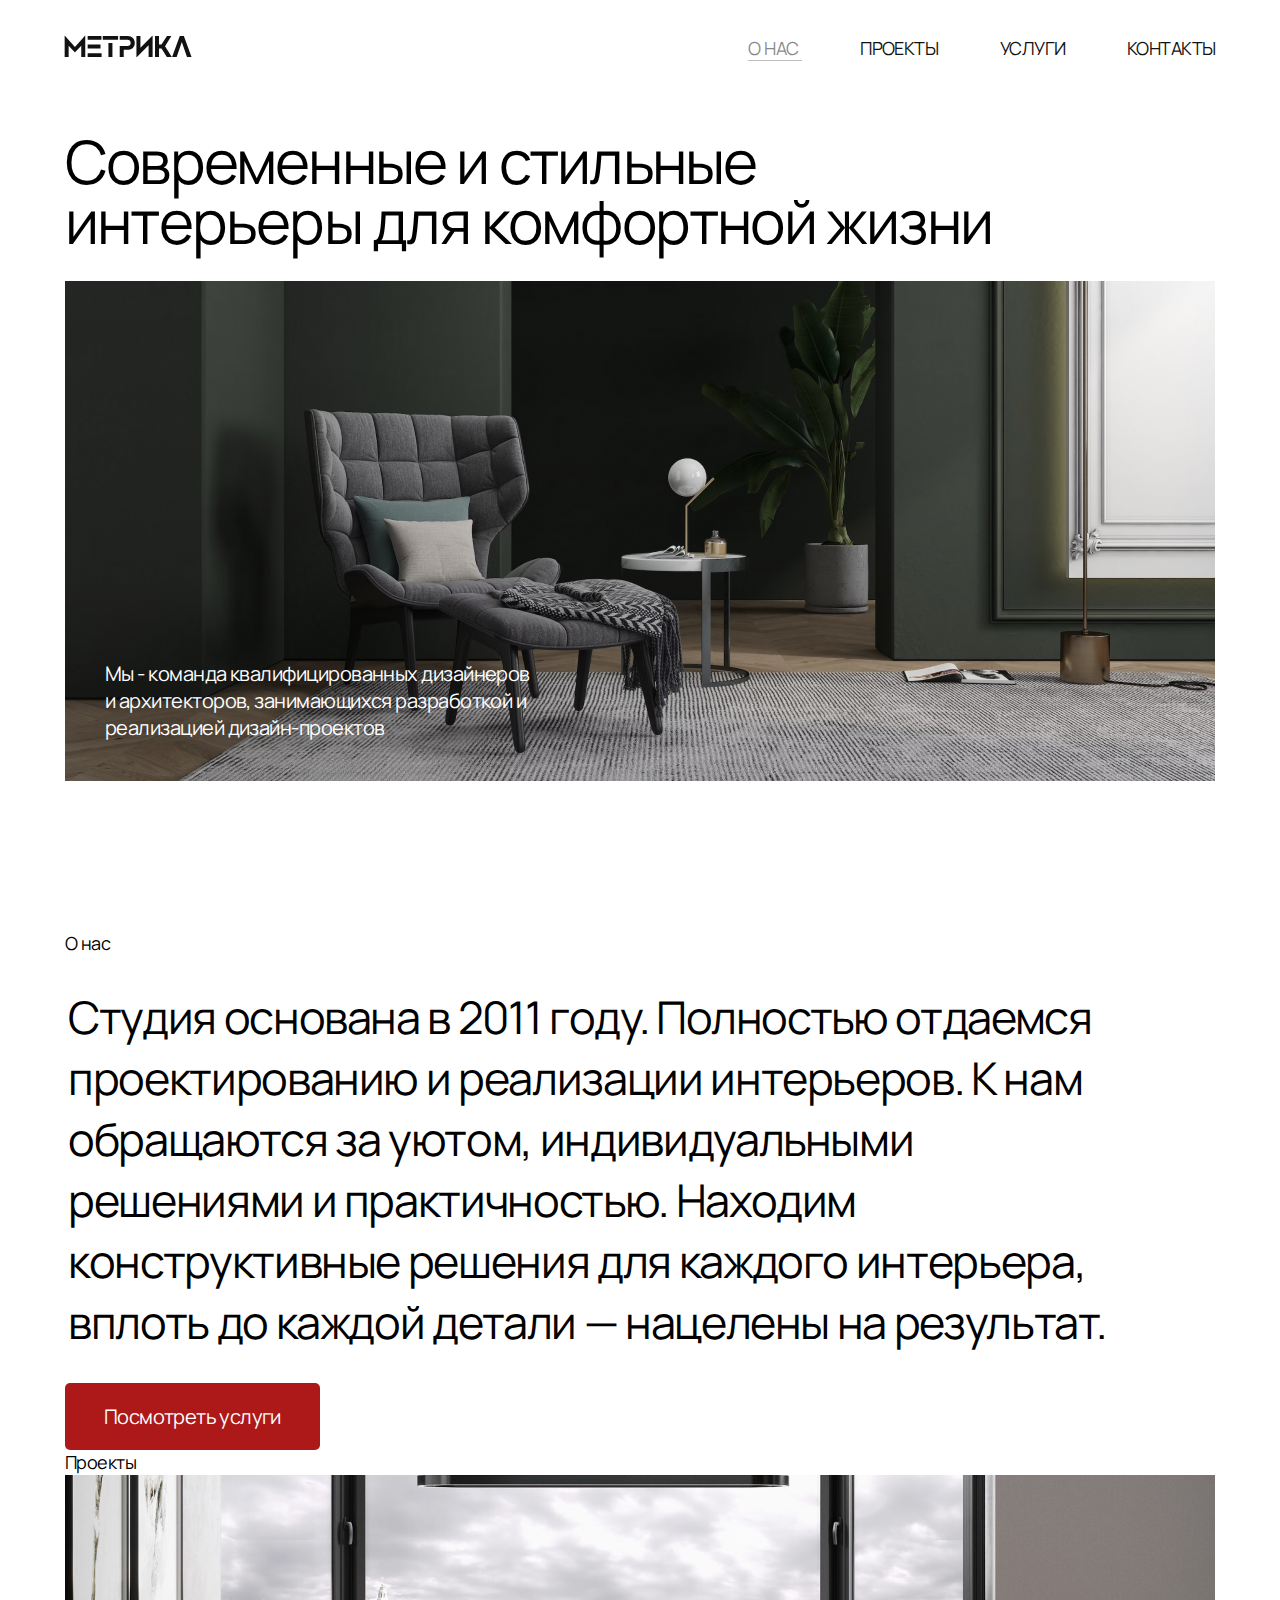
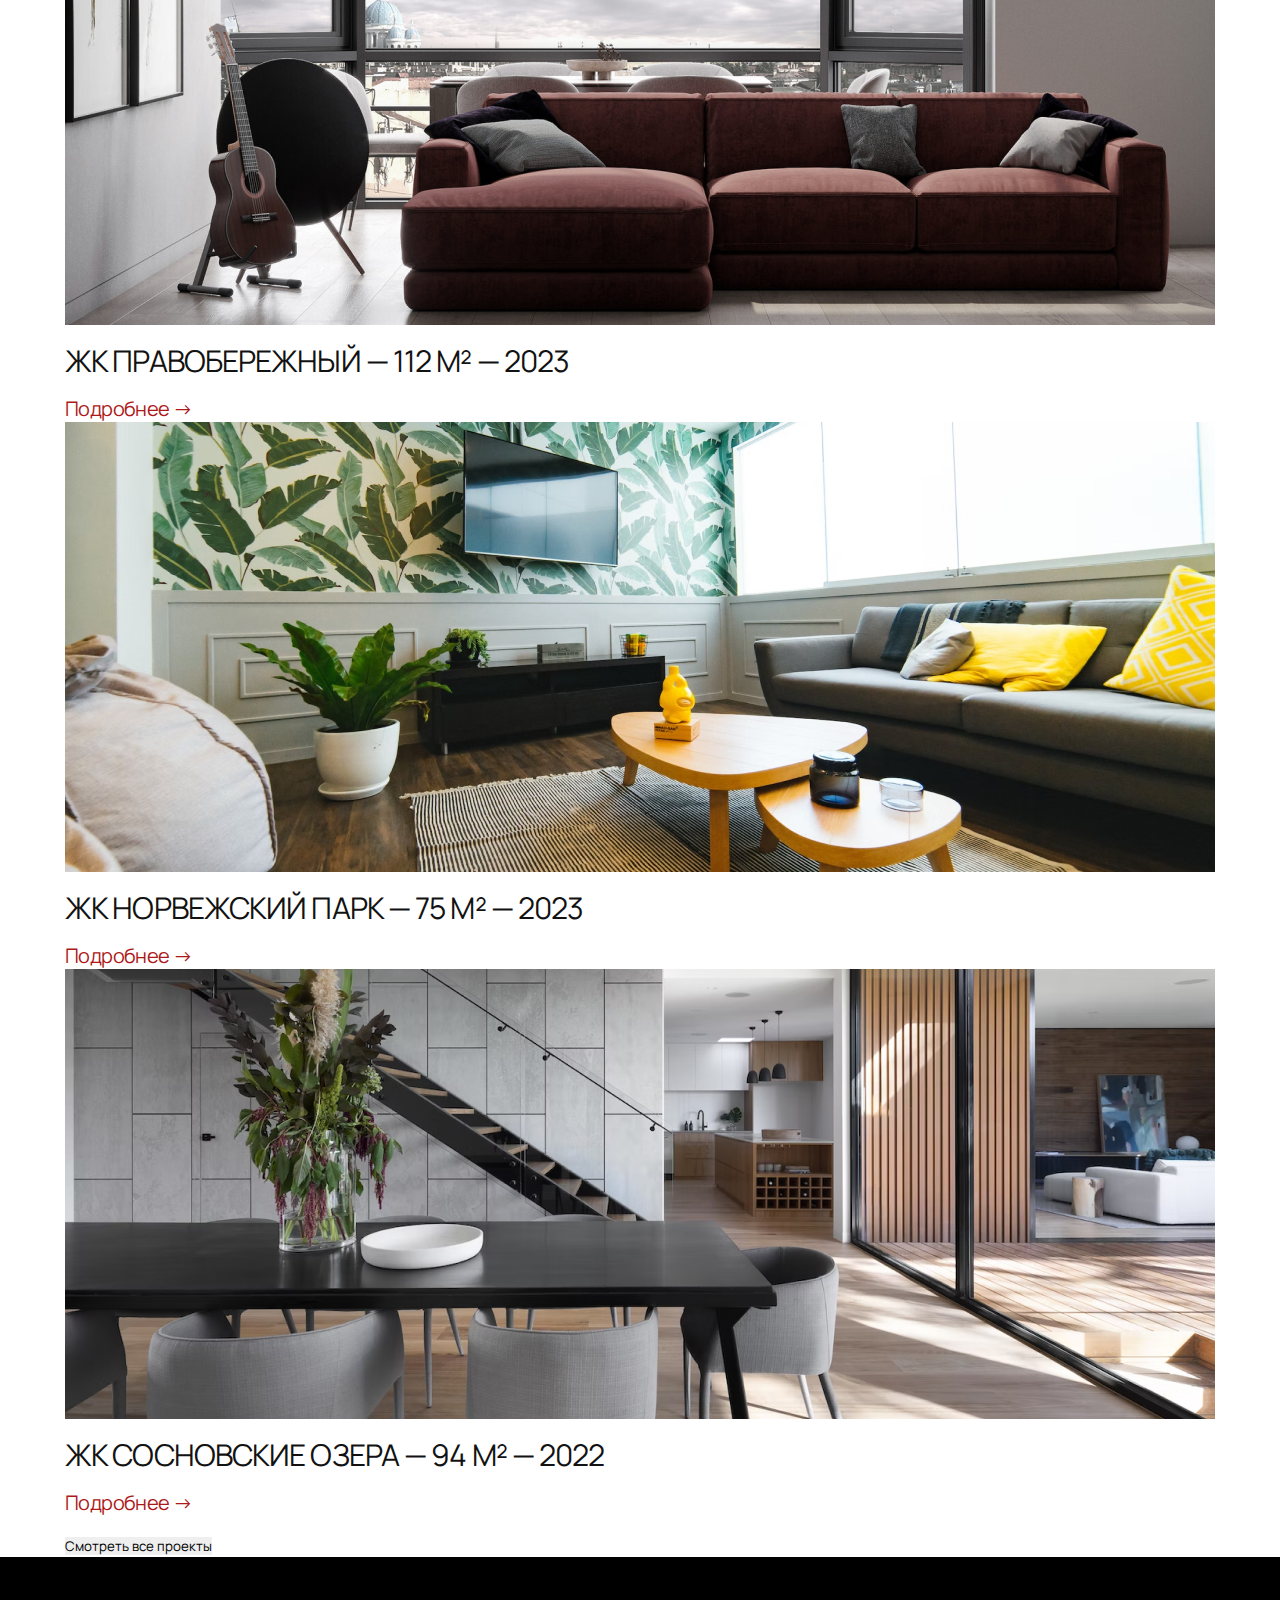
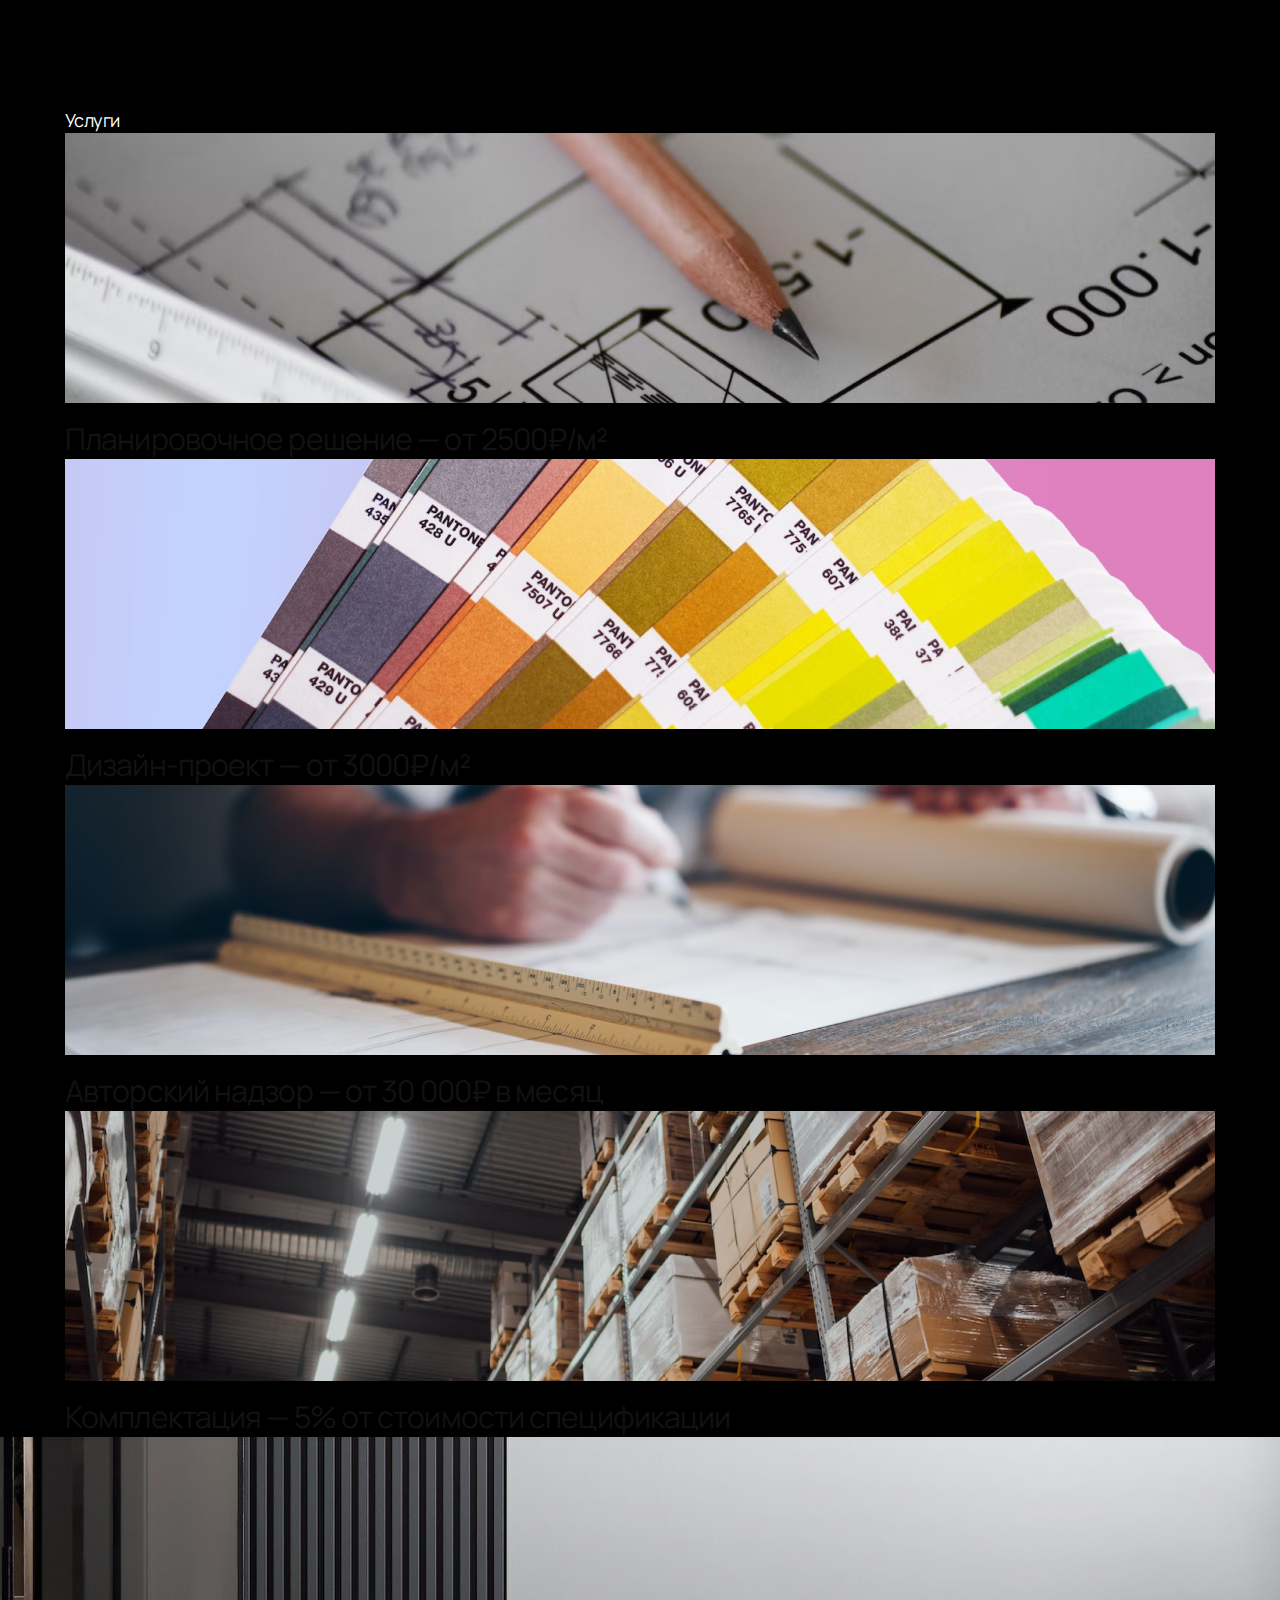
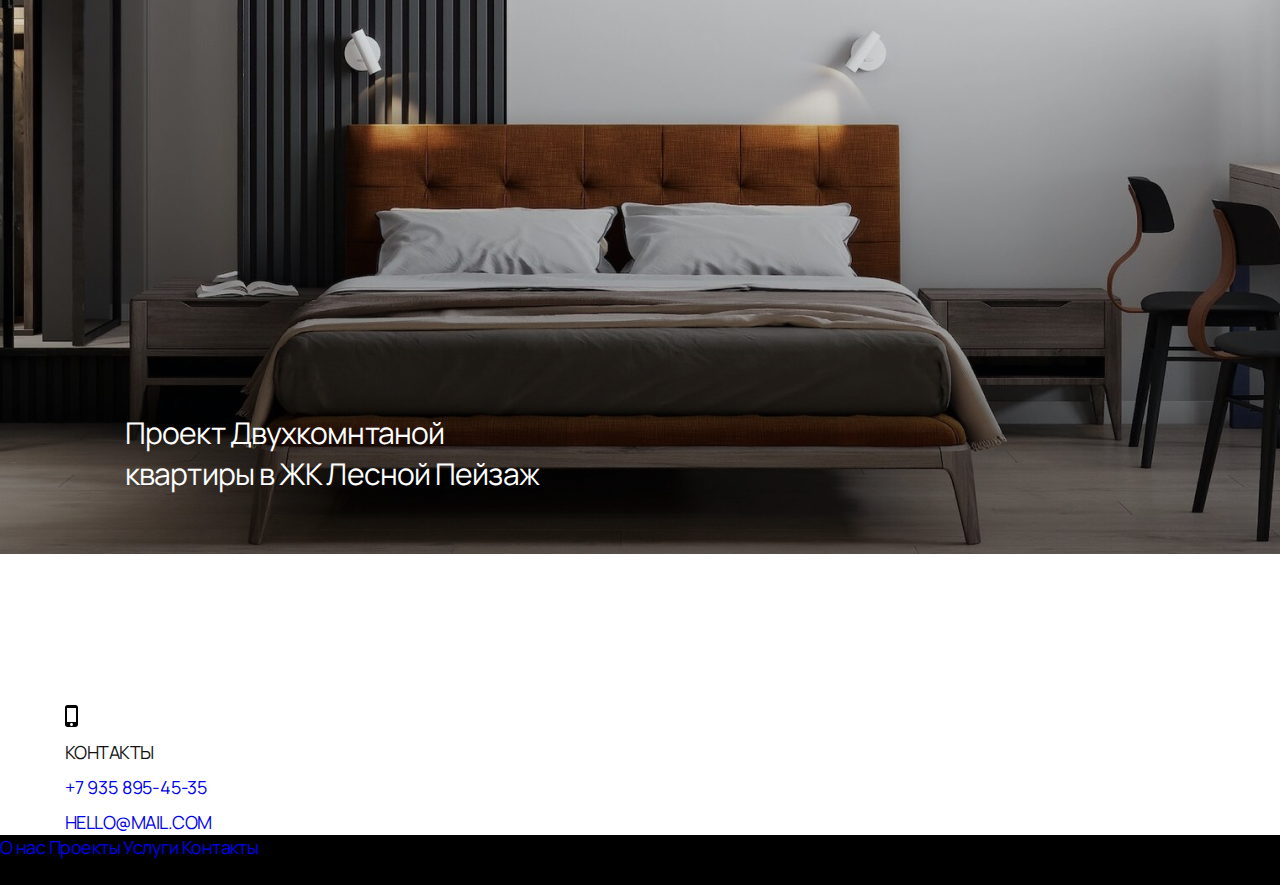
==== commit 2e29c9bc: "Update index.html" ====
--- a/index.html
+++ b/index.html
@@ -70,7 +70,7 @@
          </div>
          <div id="about" class="anchor"></div>
          <div class="main__cards">
-            <div class="card__subtitle">
+            <div class="cards__subtitle">
                <h2>
                   О нас
                </h2>
@@ -83,53 +83,59 @@
                </p>
             </div>
             <div class="card-btn">
-               <a href="#servises">
+               <a href="#services">
                   <button>
                      Посмотреть услуги
                   </button>
                </a>
             </div>
             <div id="project" class="anchor"></div>
-            <div class="card__subtitle">
+            <div class="cards__subtitle">
                <h2>
                   Проекты
                </h2>
             </div>
-            <div class="project__cards">
-               <div class="card__image card__image-start">
-                  <img src="Img/content/02.png" alt="">
-               </div>
-               <div class="description">
-                  <p>
-                     ЖК ПРАВОБЕРЕЖНЫЙ — 112 М² — 2023
-                  </p>
-               </div>
-               <a href="closed.html">
-                  Подробнее →
-               </a>
-               <div class="card__image">
-                  <img src="Img/content/03.png" alt="">
-               </div>
-               <div class="description">
-                  <p>
-                     ЖК НОРВЕЖСКИЙ ПАРК — 75 М² — 2023
-                  </p>
-               </div>
-               <a href="closed.html">
-                  Подробнее →
-               </a>
-               <div class="card__image">
-                  <img src="Img/content/04.png" alt="">
-               </div>
-               <div class="description">
-                  <p>
-                     ЖК СОСНОВСКИЕ ОЗЕРА — 94 М² — 2022
-                  </p>
-               </div>
-               <a href="closed.html">
-                  Подробнее →
-               </a>
-               <div class="main__cards-bigbtn">
+            <div class="projects__container">
+               <div class="project__item">
+                  <div class="project__image project__image-start">
+                     <img src="Img/content/02.png" alt="">
+                  </div>
+                  <div class="description">
+                     <p>
+                        ЖК ПРАВОБЕРЕЖНЫЙ — 112 М² — 2023
+                     </p>
+                  </div>
+                  <a href="closed.html">
+                     Подробнее →
+                  </a>
+               </div>
+               <div class="project__item">
+                  <div class="project__image">
+                     <img src="Img/content/03.png" alt="">
+                  </div>
+                  <div class="description">
+                     <p>
+                        ЖК НОРВЕЖСКИЙ ПАРК — 75 М² — 2023
+                     </p>
+                  </div>
+                  <a href="closed.html">
+                     Подробнее →
+                  </a>
+               </div>
+               <div class="project__item">
+                  <div class="project__image">
+                     <img src="Img/content/04.png" alt="">
+                  </div>
+                  <div class="description">
+                     <p>
+                        ЖК СОСНОВСКИЕ ОЗЕРА — 94 М² — 2022
+                     </p>
+                  </div>
+                  <a href="closed.html">
+                     Подробнее →
+                  </a>
+               </div>
+               <div class="projects__bigbtn">
                   <a class="btn" href="closed.html">
                      <button>
                         Смотреть все проекты
@@ -141,46 +147,46 @@
       </div>
       <div id="services" class="darkspace">
          <div class="container">
-            <div class="main__services-subtitle-dark">
+            <div class="cards__subtitle">
                <p>Услуги</p>
             </div>
-            <div class="main__services-projectbox-container">
-               <div class="main__services-projectbox">
-                  <div class="main__services-projectbox-image">
+            <div class="services__container">
+               <div class="services__item">
+                  <div class="services__image">
                      <img src="Img/content/05.png" alt="">
                   </div>
-                  <div class="main__services-projectbox-description">
+                  <div class="description">
                      <p>
                         Планировочное решение — от 2500₽/м²
                      </p>
                   </div>
                </div>
-               <div class="main__services-projectbox">
-                  <div class="main__services-projectbox-image">
+               <div class="services__item">
+                  <div class="services__image transition__left-onepx">
                      <img src="Img/content/06.png" alt="">
                   </div>
-                  <div class="main__services-projectbox-description">
+                  <div class="description">
                      <p>
                         Дизайн-проект — от 3000₽/м²
                      </p>
                   </div>
                </div>
-               <div class="main__services-projectbox">
-                  <div class="main__services-projectbox-image">
+               <div class="services__item">
+                  <div class="services__image transition__left-twopx">
                      <img src="Img/content/07.png" alt="">
                   </div>
-                  <div class="main__services-projectbox-description">
-                     <p>
+                  <div class="description">
+                     <p class="transition__left-onepx">
                         Авторский надзор — от 30 000₽ в месяц
                      </p>
                   </div>
                </div>
-               <div class="main__services-projectbox">
-                  <div class="main__services-projectbox-image">
+               <div class="services__item">
+                  <div class="services__image transition__left-twopx">
                      <img src="Img/content/08.png" alt="">
                   </div>
-                  <div class="main__services-projectbox-description">
-                     <p>
+                  <div class="description">
+                     <p class="transition__left-onepx">
                         Комплектация — 5% от стоимости спецификации
                      </p>
                   </div>
@@ -207,7 +213,7 @@
             <p>
                Контакты
             </p>
-            <div class="footer__contacts-connection">
+            <div class="contacts__connection">
                <p class="contacts__phone">
                   <a href="tel:+79358954535">
                      +7 935 895-45-35
@@ -222,13 +228,13 @@
          </div>
       </div>
       <div class="footer__footer">
-         <div class="footer-menu">
+         <div class="footer__menu">
             <a href="#about"><span>О нас</span></a>
             <a href="#project"><span>Проекты</span></a>
             <a href="#services"><span>Услуги</span></a>
             <a href="#contacts"><span>Контакты</span></a>
          </div>
-         <div class="footer-copyrights">
+         <div class="footer__copyrights">
             <p>
                студия дизайна интерьера Метрика — 2023
             </p>
@@ -239,4 +245,4 @@
 </body>
 
 
-</html>+</html>
